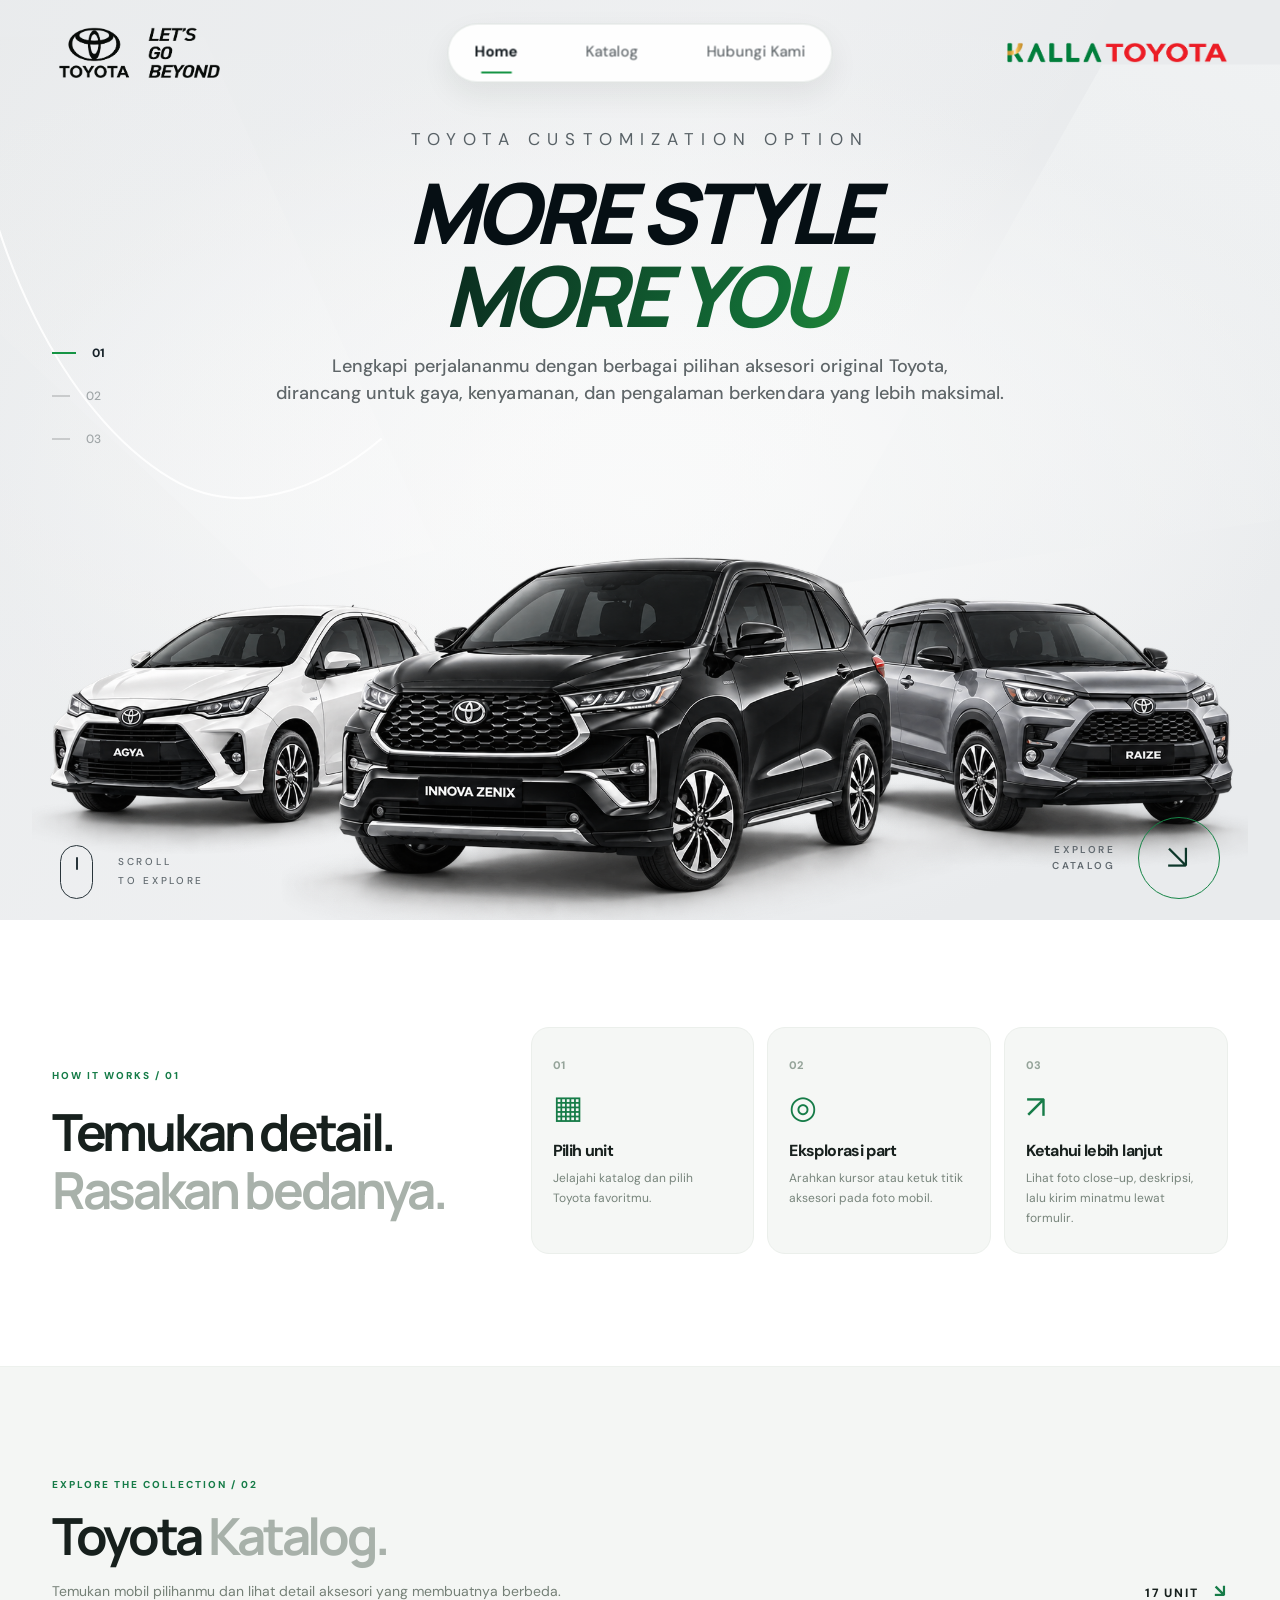
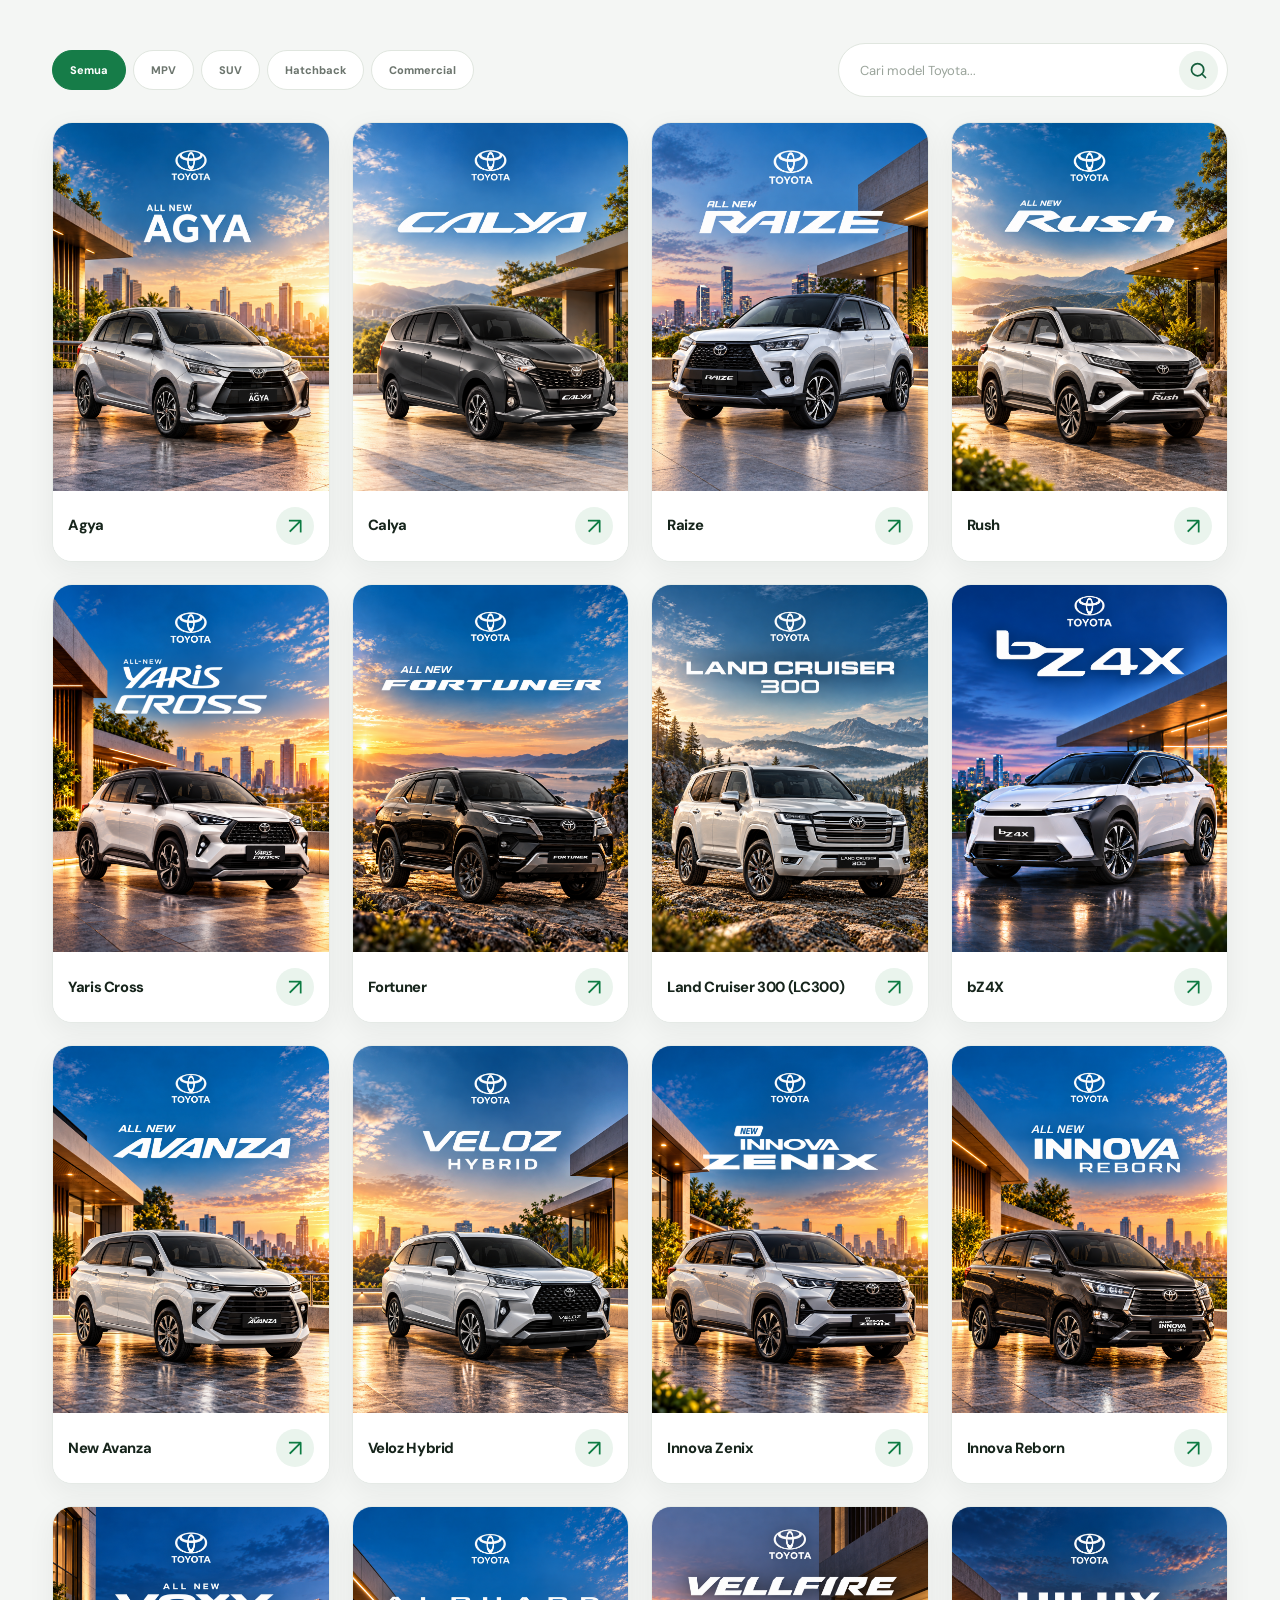
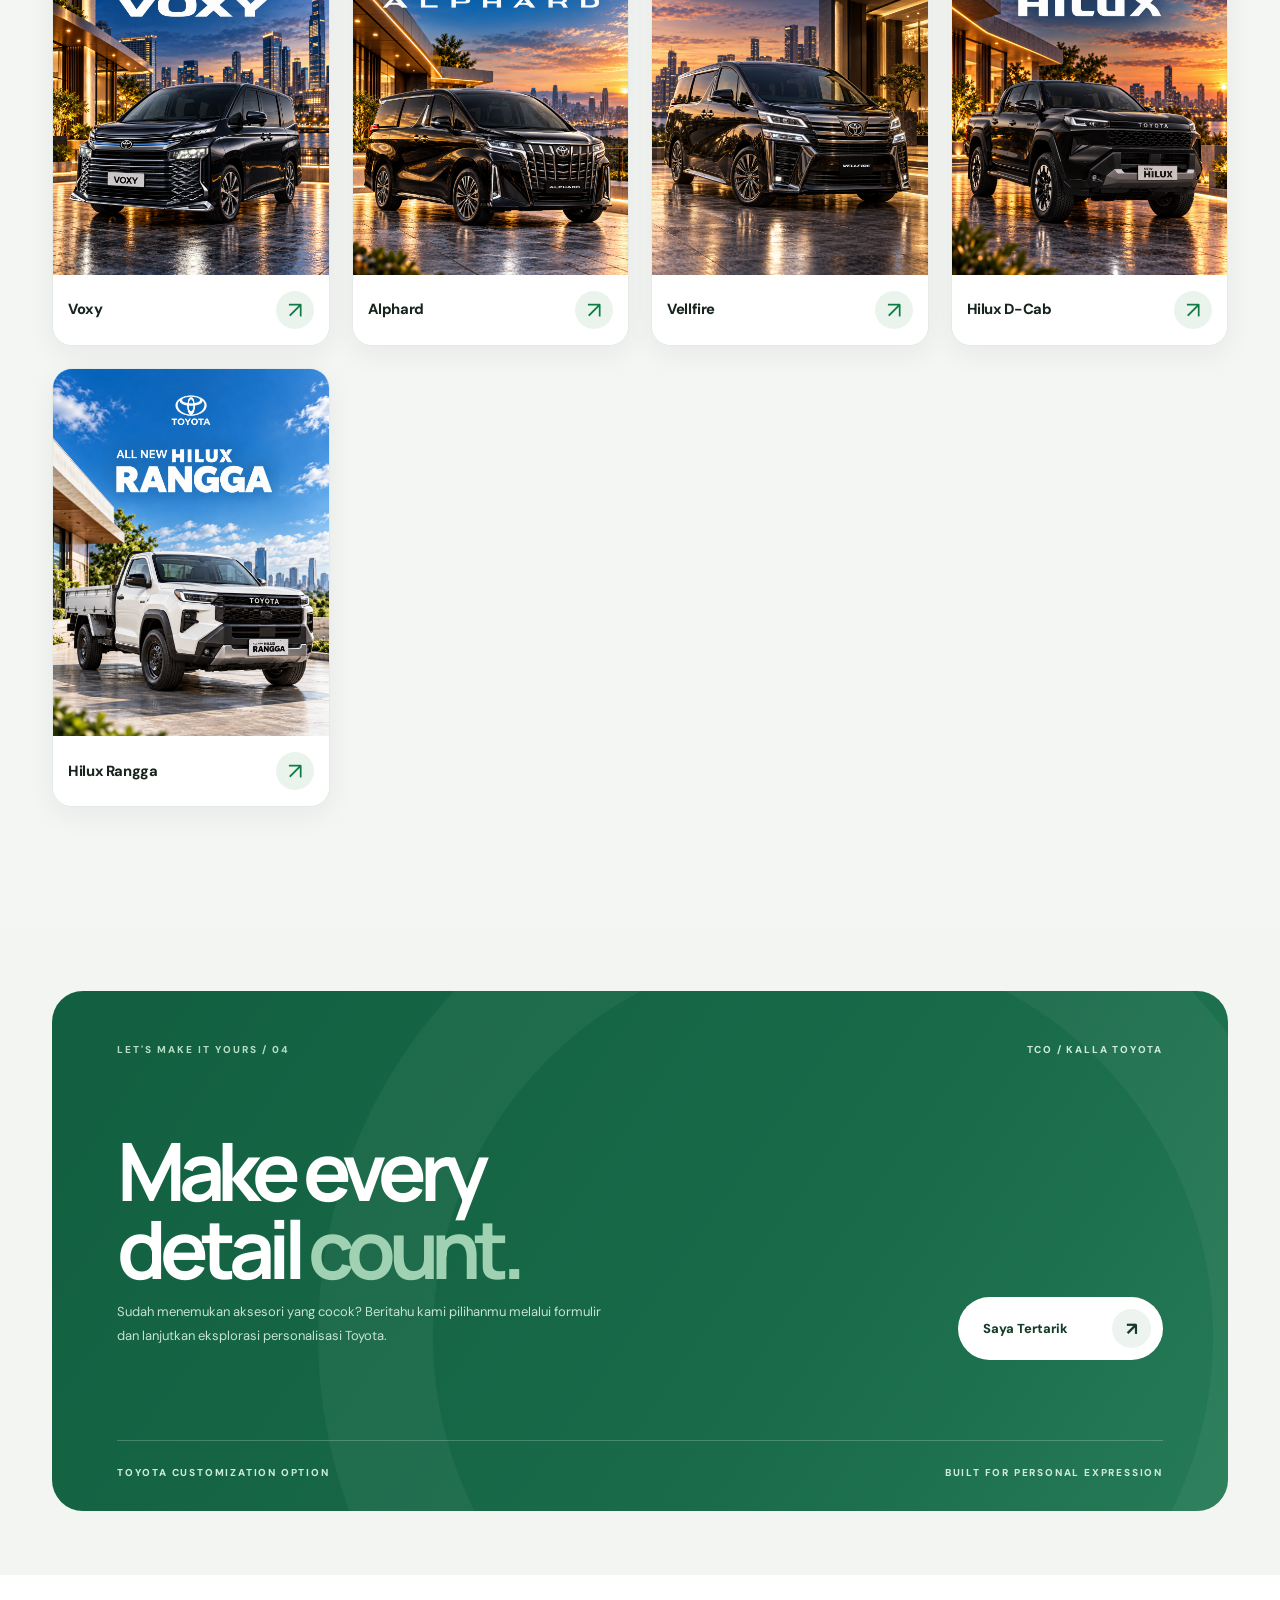
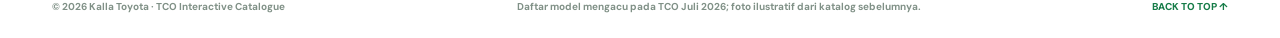
==== index.html @ f775ade8 "Initial commit TCO Kalla Toyota" ====
<!doctype html>
<html lang="id">
<head>
  <meta charset="UTF-8">
  <meta name="viewport" content="width=device-width, initial-scale=1.0">
  <meta name="theme-color" content="#f7f9f6">
  <meta name="description" content="Toyota Customization Option — katalog aksesori Toyota interaktif dari Kalla Toyota. Jelajahi model, lihat detail part dan temukan aksesori favorit Anda.">
  <title>Toyota Customization Option — Kalla Toyota</title>
  <link rel="preconnect" href="https://fonts.googleapis.com">
  <link rel="preconnect" href="https://fonts.gstatic.com" crossorigin>
  <link href="https://fonts.googleapis.com/css2?family=DM+Sans:wght@400;500;600;700;800&family=Manrope:wght@400;500;600;700;800&display=swap" rel="stylesheet">
  <link rel="stylesheet" href="style.css">
  <link rel="stylesheet" href="catalog-poster.css">
  <link rel="stylesheet" href="shared-navbar.css">
  
</head>
<body class="home-page">
  <div id="top"></div>
  <header class="site-header" id="site-header">
    <div class="wide-container topbar">
      <a href="#home" class="logo-toyota" aria-label="Toyota Let's Go Beyond, ke home"><img src="assets/toyota-beyond.png" alt="Toyota Let's Go Beyond"></a>
      <nav class="main-nav" id="main-nav" aria-label="Navigasi utama">
        <a href="#home" class="nav-link active" data-section="home">Home</a>
        <a href="#katalog" class="nav-link" data-section="katalog">Katalog</a>
        <a href="#contact" class="nav-link" data-section="contact">Hubungi Kami</a>
      </nav>
      <div class="header-right">
        <a class="logo-kalla" href="#contact" aria-label="Kalla Toyota, informasi kontak"><img src="assets/kalla-toyota.png" alt="Kalla Toyota"></a>
        <button id="menu-button" class="menu-button" aria-label="Buka menu" aria-expanded="false" aria-controls="mobile-nav"><span></span><span></span><span></span></button>
      </div>
    </div>
    <nav class="mobile-nav" id="mobile-nav" aria-label="Navigasi seluler" hidden>
      <a href="#home">Home</a><a href="#katalog">Katalog</a><a href="#contact">Hubungi Kami</a>
    </nav>
  </header>

  <main>
    <section id="home" class="hero-section section-anchor" aria-labelledby="hero-heading">
      <!-- Background grafis dibuat dengan SVG/CSS, bukan disatukan dengan foto mobil. -->
      <svg class="hero-lines" viewBox="0 0 1536 1024" preserveAspectRatio="none" aria-hidden="true">
        <path class="hero-line-white" d="M-36 103 C-19 271 75 460 204 532 C286 579 384 546 458 488" />
      </svg>
      <div class="hero-angle hero-angle-left" aria-hidden="true"></div>
      <div class="hero-angle hero-angle-right" aria-hidden="true"></div>
      <div class="wide-container hero-wrap">
        <div class="hero-copy">
          <p class="hero-kicker">TOYOTA CUSTOMIZATION OPTION</p>
          <h1 id="hero-heading"><span>MORE STYLE</span><span class="gradient-text">MORE YOU</span></h1>
          <p class="hero-description">Lengkapi perjalananmu dengan berbagai pilihan aksesori original Toyota,<br class="desktop-only"> dirancang untuk gaya, kenyamanan, dan pengalaman berkendara yang lebih maksimal.</p>
        </div>
        <nav class="hero-progress" aria-label="Navigasi cepat antar bagian">
          <button class="progress-item current" type="button" data-jump="home" aria-current="step" aria-label="01 · Kembali ke Home" title="Home"><span class="progress-line" aria-hidden="true"></span><span>01</span></button>
          <button class="progress-item" type="button" data-jump="katalog" aria-label="02 · Buka Katalog" title="Katalog"><span class="progress-line" aria-hidden="true"></span><span>02</span></button>
          <button class="progress-item" type="button" data-jump="contact" aria-label="03 · Buka Hubungi Kami" title="Hubungi Kami"><span class="progress-line" aria-hidden="true"></span><span>03</span></button>
        </nav>
        <!-- Layer mobil PNG/WebP transparan bisa dianimasikan tanpa menggerakkan background. -->
        <!-- Satu foto gabungan tiga mobil. Background CSS tetap terpisah. -->
        <div class="hero-visual hero-visual-v08">
          <img class="hero-trio-combined" src="assets/hero-trio-combined.png" width="1983" height="793" alt="Toyota Agya putih, Innova Zenix hitam, dan Raize abu-abu" fetchpriority="high" decoding="async">
        </div>
        <div class="hero-bottom">
          <a href="#katalog" class="scroll-indicator" aria-label="Scroll ke Katalog"><span class="mouse-outline"><span class="mouse-wheel"></span></span><span>SCROLL<br>TO EXPLORE</span></a>
          <a href="#katalog" class="explore-catalog" aria-label="Explore Catalog"><span>EXPLORE<br>CATALOG</span><span class="explore-arrow" aria-hidden="true">↘</span></a>
        </div>
      </div>
    </section>

    <section id="cara-kerja" class="how-section section-anchor">
      <div class="wide-container how-wrap">
        <div class="how-heading"><span class="small-index">HOW IT WORKS / 01</span><h2>Temukan detail.<br><span>Rasakan bedanya.</span></h2></div>
        <div class="how-cards">
          <div class="how-step"><span class="step-index">01</span><span class="step-icon">▦</span><h3>Pilih unit</h3><p>Jelajahi katalog dan pilih Toyota favoritmu.</p></div>
          <div class="how-step"><span class="step-index">02</span><span class="step-icon">◎</span><h3>Eksplorasi part</h3><p>Arahkan kursor atau ketuk titik aksesori pada foto mobil.</p></div>
          <div class="how-step"><span class="step-index">03</span><span class="step-icon">↗</span><h3>Ketahui lebih lanjut</h3><p>Lihat foto close-up, deskripsi, lalu kirim minatmu lewat formulir.</p></div>
        </div>
      </div>
    </section>

    <section id="katalog" class="catalog-section section-anchor" aria-labelledby="catalog-title">
      <div class="wide-container">
        <div class="section-intro">
          <div><span class="small-index">EXPLORE THE COLLECTION / 02</span><h2 id="catalog-title">Toyota <span>Katalog.</span></h2><p>Temukan mobil pilihanmu dan lihat detail aksesori yang membuatnya berbeda.</p></div>
          <div class="catalog-counter" id="catalog-counter">17 UNIT <span>↘</span></div>
        </div>
        <div class="catalog-tools">
          <div class="filter-list" id="category-filters" aria-label="Filter kategori kendaraan"></div>
          <div class="search-wrapper" id="search-wrapper"><div class="catalog-search" role="search"><input id="model-search" placeholder="Cari model Toyota..." type="search" autocomplete="off" aria-label="Cari model Toyota" role="combobox" aria-controls="search-suggestions" aria-expanded="false" aria-autocomplete="list"><button type="button" id="search-submit" class="search-submit" aria-label="Cari model Toyota" title="Cari model Toyota"><svg width="21" height="21" viewBox="0 0 24 24" fill="none" stroke="currentColor" stroke-width="2" stroke-linecap="round" stroke-linejoin="round" aria-hidden="true"><circle cx="11" cy="11" r="7"></circle><path d="m20 20-4-4"></path></svg></button></div><div class="search-suggestions" id="search-suggestions" role="listbox" hidden></div></div>
        </div>
        <div class="model-grid" id="model-grid" aria-live="polite"></div>
        <div class="no-results" id="no-results" hidden>Tidak ada unit yang sesuai. Coba kata kunci lain.</div>
      </div>
    </section>

    <section id="contact" class="contact-section section-anchor">
      <div class="wide-container contact-wrap">
        <div class="contact-top"><span class="small-index light">LET'S MAKE IT YOURS / 04</span><span class="contact-deco">TCO / KALLA TOYOTA</span></div>
        <div class="contact-main"><div><h2>Make every<br>detail <em>count.</em></h2><p>Sudah menemukan aksesori yang cocok? Beritahu kami pilihanmu melalui formulir dan lanjutkan eksplorasi personalisasi Toyota.</p></div><a class="contact-button" href="https://forms.gle/zAGeV5SVQxKqUwxP8" target="_blank" rel="noopener noreferrer">Saya Tertarik <span>↗</span></a></div>
        <div class="contact-bottom"><span>TOYOTA CUSTOMIZATION OPTION</span><span>BUILT FOR PERSONAL EXPRESSION</span></div>
      </div>
    </section>
  </main>

  <footer class="site-footer"><div class="wide-container footer-row"><span>© 2026 Kalla Toyota · TCO Interactive Catalogue</span><span>Daftar model mengacu pada TCO Juli 2026; foto ilustratif dari katalog sebelumnya.</span><a href="#home">BACK TO TOP ↑</a></div></footer>

  <div id="toast" class="toast" role="status" aria-live="polite" hidden></div>
  <script src="data.js"></script>
  <script src="app.js"></script>
</body>
</html>
---- style.css ----
:root{--ink:#17201d;--muted:#757e78;--green:#176c4b;--green2:#0f543a;--mint:#dbece0;--mist:#f3f5f3;--line:#dce2dc;--light:#fff;--radius:25px;--display:'Manrope','DM Sans',sans-serif;--body:'DM Sans',sans-serif}*{box-sizing:border-box}html{scroll-behavior:smooth;scroll-padding-top:94px}body{margin:0;background:#fff;color:var(--ink);font-family:var(--body);-webkit-font-smoothing:antialiased}a{text-decoration:none;color:inherit}button,input{font:inherit}button{cursor:pointer}button:focus-visible,a:focus-visible,input:focus-visible{outline:3px solid #77bc98;outline-offset:3px}img{max-width:100%;display:block}p{line-height:1.75}.wide-container{width:min(1430px,calc(100% - 104px));margin:0 auto}.section-anchor{scroll-margin-top:90px}[hidden]{display:none!important}.site-header{height:88px;position:sticky;top:0;z-index:80;background:rgba(255,255,255,.95);border-bottom:1px solid #e8ece8;backdrop-filter:blur(18px)}.topbar{height:100%;display:flex;align-items:center;justify-content:space-between;gap:24px}.logo-toyota{display:flex;align-items:center;width:158px;flex:0 0 auto}.logo-toyota img{width:100%;height:auto;max-height:67px;object-fit:contain}.logo-kalla{width:166px;display:flex;align-items:center;justify-content:end}.logo-kalla img{width:100%;object-fit:contain}.main-nav{display:flex;gap:6px;align-items:center;background:#f2f4f1;border:1px solid #e8ece8;padding:7px;border-radius:100px;box-shadow:0 8px 25px #13281705}.main-nav a{font-size:13px;font-weight:700;color:#7b817d;letter-spacing:.01em;border-radius:30px;padding:11px 26px;transition:background .2s,color .2s}.main-nav a:hover,.main-nav a.active{color:#fff;background:var(--ink)}.header-right{display:flex;align-items:center;gap:20px}.mobile-nav{display:none}.menu-button{display:none}
.hero-section{background:linear-gradient(132deg,#fbfcfa 4%,#f0f4ef 57%,#e8eeea 100%);overflow:hidden;position:relative;min-height:760px}.hero-bg-orb{position:absolute;pointer-events:none}.orb-a{width:700px;height:700px;border-radius:50%;right:-20%;top:-55%;background:radial-gradient(circle,#e5efe7 0,transparent 66%)}.orb-b{width:780px;height:500px;bottom:-300px;left:-280px;background:radial-gradient(circle,#dcece0 0,transparent 68%)}.hero-wrap{position:relative;min-height:760px;padding-top:37px}.hero-topline{display:flex;align-items:center;gap:12px;letter-spacing:.16em;font-weight:800;font-size:10px;color:#69786f}.eyebrow-dot,.live-dot,.dot-indicator{width:8px;height:8px;display:inline-block;border-radius:100px;background:#2e9361}.hero-topline-line{width:24px;height:1px;background:#a7b5aa}.hero-copy{position:relative;z-index:3;text-align:center;padding-top:60px}.pill-outline{border:1px solid #d9e4da;border-radius:40px;padding:10px 15px;display:inline-flex;align-items:center;gap:9px;font-size:10px;letter-spacing:.11em;font-weight:800;color:#4b6a57;background:#f9fdf9}.hero-copy h1{margin:21px 0 18px;font-family:var(--display);font-weight:800;letter-spacing:-.09em;line-height:1.03;font-size:clamp(52px,6.3vw,93px)}.hero-copy h1 em{font-style:normal;color:var(--green)}.hero-copy p{font-size:15px;color:#65756a;max-width:555px;margin:0 auto;line-height:1.8}.hero-actions{display:flex;align-items:center;justify-content:center;gap:30px;margin-top:26px}.primary-btn{border:0;display:inline-flex;align-items:center;gap:20px;background:var(--green);color:white;padding:7px 8px 7px 21px;border-radius:100px;font-weight:800;font-size:13px;min-height:50px;transition:transform .2s,background .2s}.primary-btn:hover{background:var(--green2);transform:translateY(-2px)}.arrow-circle{display:inline-flex;align-items:center;justify-content:center;width:37px;height:37px;border-radius:50%;background:#fff;color:var(--green);font-size:18px}.text-btn{font-size:13px;font-weight:800;color:#39473f;border-bottom:1px solid #a6b7aa;padding:8px 0}.text-btn span{margin-left:11px}.hero-cars{width:min(1180px,100%);height:auto;object-fit:contain;position:relative;z-index:1;margin:-5px auto -28px;mix-blend-mode:multiply;mask-image:linear-gradient(to bottom,#000 0%,#000 82%,transparent 100%)}.hero-side-note{position:absolute;z-index:2;top:42%;left:0;display:flex;flex-direction:column;gap:18px;font-size:11px;color:#6c7b70;letter-spacing:.08em}.hero-side-note strong{line-height:1.75;font-size:10px}.note-line{height:67px;width:1px;background:#afc5b4;margin-left:11px}.hero-foot{height:90px;position:relative;z-index:2;display:flex;align-items:center;gap:34px;border-top:1px solid #d8e1d8;margin-top:-10px}.hero-foot-item{display:flex;align-items:center;gap:14px}.hero-foot-item strong{font-size:25px;letter-spacing:-.06em}.hero-foot-item span,.hero-foot-right{font-weight:800;font-size:10px;letter-spacing:.15em;color:#64746a}.foot-divider{width:1px;height:32px;background:#ccd7cc}.hero-foot-right{margin-left:auto}.hero-foot-right span{font-size:18px;margin-left:15px}
.how-section{padding:107px 0 112px;background:#fff}.how-wrap{display:grid;grid-template-columns:.8fr 1.4fr;align-items:center;gap:80px}.small-index{font-size:10px;letter-spacing:.2em;color:var(--green);font-weight:800;display:inline-block}.how-heading h2,.section-intro h2{font-family:var(--display);font-size:clamp(37px,4vw,60px);line-height:1.12;letter-spacing:-.065em;margin:19px 0 0}.how-heading h2 span,.section-intro h2 span{color:#a8b1aa}.how-cards{display:grid;grid-template-columns:repeat(3,1fr);gap:13px}.how-step{background:#f5f7f5;padding:25px 21px;min-height:223px;border-radius:18px;border:1px solid #ebefeb}.step-index{font-size:11px;font-weight:800;color:#95a49a}.step-icon{font-size:32px;display:block;color:var(--green);margin:12px 0}.how-step h3{font-size:16px;letter-spacing:-.04em;margin:0 0 8px}.how-step p{font-size:12px;margin:0;color:#77847b;line-height:1.65}
.catalog-section{padding:105px 0 120px;background:#f4f6f4;border-top:1px solid #edf1ed}.section-intro{display:flex;align-items:end;justify-content:space-between;gap:24px}.section-intro h2{margin:14px 0}.section-intro p{max-width:600px;color:#758077;font-size:14px;margin:0}.catalog-counter{font-weight:800;letter-spacing:.15em;font-size:12px;white-space:nowrap}.catalog-counter span{font-size:18px;color:var(--green);margin-left:11px}.catalog-tools{margin:40px 0 25px;display:flex;align-items:center;justify-content:space-between;gap:24px}.filter-list{display:flex;align-items:center;gap:7px;flex-wrap:wrap}.filter-btn{border:1px solid #e0e6df;background:#fff;color:#6c756e;padding:12px 17px;border-radius:40px;font-size:11px;font-weight:800;transition:all .15s}.filter-btn.active,.filter-btn:hover{color:#fff;background:var(--green);border-color:var(--green)}.catalog-search{width:280px;background:#fff;border:1px solid #e0e6df;border-radius:40px;display:flex;align-items:center;gap:10px;padding:0 15px;color:#8a958c;flex:0 0 auto}.catalog-search input{width:100%;height:43px;border:none;outline:none;background:transparent;font-size:12px;color:#18251d}.catalog-search input::placeholder{color:#9aa49b}.model-grid{display:grid;grid-template-columns:repeat(3,1fr);gap:19px}.model-card{min-width:0;display:flex;flex-direction:column;text-align:left;appearance:none;border:1px solid #e4eae4;background:#fff;border-radius:22px;overflow:hidden;padding:0;transition:transform .25s,box-shadow .25s,border-color .2s;position:relative}.model-card:hover{transform:translateY(-6px);box-shadow:0 22px 50px rgba(26,54,37,.09);border-color:#b1c8b8}.model-image{height:215px;background:#e9efea;display:flex;justify-content:center;align-items:center;overflow:hidden;position:relative}.model-image:after{content:'';position:absolute;left:0;bottom:0;width:100%;height:48px;background:linear-gradient(transparent,#e8efe9);pointer-events:none}.model-image img{width:100%;height:100%;object-fit:cover;transition:transform .3s}.model-card:hover .model-image img{transform:scale(1.035)}.model-image[data-white="false"] img{filter:grayscale(1) contrast(.96)}.model-image[data-white="true"] img{object-fit:contain;padding:10px 0}.model-badge{position:absolute;top:14px;left:15px;z-index:2;font-size:9px;padding:7px 10px;border-radius:30px;color:#466c55;background:rgba(255,255,255,.88);font-weight:800;letter-spacing:.09em}.model-info{display:flex;justify-content:space-between;align-items:center;gap:8px;padding:18px 18px 20px}.model-info h3{font-size:18px;font-weight:800;letter-spacing:-.055em;margin:1px 0 0}.model-info p{font-size:10px;letter-spacing:.12em;color:#8c9a90;font-weight:800;margin:0}.model-info .model-arrow{width:38px;height:38px;border-radius:50%;background:#edf4ee;display:flex;align-items:center;justify-content:center;color:var(--green);font-size:22px;transition:all .2s}.model-card:hover .model-arrow{background:var(--green);color:#fff}.no-results{padding:55px;text-align:center;color:#69756c}
.detail-section{padding:95px 0 114px;background:white}.detail-backline{display:flex;justify-content:space-between;align-items:center}.small-back{font-size:12px;color:var(--green);font-weight:800;border:none;background:#eef5ef;padding:12px 16px;border-radius:30px}.detail-head{display:flex;align-items:end;justify-content:space-between;margin:14px 0 34px}.label-above{font-size:12px;color:#9aa99e;letter-spacing:.17em;font-weight:800}.detail-head h2{font-family:var(--display);font-size:clamp(36px,4.3vw,63px);letter-spacing:-.075em;line-height:1.1;margin:7px 0}.detail-head p{font-size:13px;color:#7e8980;margin:0}.detail-model-counter{font-size:20px;color:#a5b5a9;font-weight:800;white-space:nowrap}.detail-layout{display:grid;grid-template-columns:minmax(0,1.55fr) minmax(285px,.78fr);gap:28px;align-items:start}.viewer-column,.parts-column{min-width:0}.vehicle-stage{border-radius:25px;overflow:hidden;background:radial-gradient(ellipse at 52% 28%,#fff 5%,#e8eeea 73%,#e4ebe5 100%);border:1px solid #e1e9e1;position:relative}.stage-top,.stage-footer{display:flex;align-items:center;gap:9px;justify-content:space-between;padding:19px 22px;color:#688071;font-size:9px;font-weight:800;letter-spacing:.12em}.stage-top{justify-content:flex-start}.stage-top-right{margin-left:auto}.dot-indicator{width:7px;height:7px}.car-image-container{position:relative;width:100%;aspect-ratio:4/3;display:flex;align-items:center;justify-content:center}.car-image-container:before{content:'';position:absolute;left:12%;right:12%;bottom:12%;height:25px;background:#5c796141;filter:blur(25px);border-radius:100%;pointer-events:none}.car-image-container>img{display:block;width:100%;height:100%;object-fit:contain;position:relative;z-index:1;transition:opacity .2s}.hotspot-layer{position:absolute;inset:0;z-index:4;pointer-events:none}.hotspot{position:absolute;left:var(--x);top:var(--y);width:35px;height:35px;border-radius:50%;background:#fff;color:var(--green);border:1px solid #e0eee4;box-shadow:0 2px 18px #17351b55;display:grid;place-items:center;font-size:19px;font-weight:600;transform:translate(-50%,-50%);pointer-events:auto;transition:transform .15s,background .15s}.hotspot:after{content:'';position:absolute;inset:-6px;border-radius:50%;border:1px solid #ffffffa8;animation:pulse 2.4s infinite}.hotspot:hover,.hotspot:focus-visible{background:var(--green);color:#fff;transform:translate(-50%,-50%) scale(1.12);z-index:9}.hotspot .hotspot-tooltip{position:absolute;bottom:43px;left:50%;transform:translate(-50%,5px);padding:11px 13px;border-radius:9px;background:#14281c;color:white;white-space:normal;min-width:155px;max-width:215px;text-align:center;font-size:10px;line-height:1.5;pointer-events:none;opacity:0;visibility:hidden;transition:all .15s;box-shadow:0 6px 20px #0002}.hotspot:hover .hotspot-tooltip,.hotspot:focus-visible .hotspot-tooltip{opacity:1;visibility:visible;transform:translate(-50%,0)}@keyframes pulse{0%,100%{transform:scale(.88);opacity:.7}50%{transform:scale(1.3);opacity:.15}}.stage-footer{padding:16px 22px 20px}.stage-footer>span:first-child{letter-spacing:0;font-size:11px}.viewer-controls{display:flex;align-items:center;justify-content:space-between;gap:25px;border-bottom:1px solid #e2ebe3;padding:23px 6px}.control-label{display:block;font-size:10px;font-weight:800;letter-spacing:.13em;color:#85968b;margin-bottom:11px}.angles-buttons,.color-swatches{display:flex;align-items:center;gap:9px}.angle-btn{border:1px solid #dae5db;background:#fff;border-radius:30px;padding:10px 16px;font-size:11px;color:#748278;font-weight:800}.angle-btn.active,.angle-btn:hover{background:var(--ink);color:#fff;border-color:var(--ink)}.swatch{width:29px;height:29px;background:var(--swatch);border:3px solid white;box-shadow:0 0 0 1px #c5cdc7;border-radius:50%;transition:box-shadow .2s,transform .2s}.swatch.active{box-shadow:0 0 0 2px var(--green);transform:scale(1.05)}.viewer-disclaimer{margin:17px 7px;color:#8b9890;font-size:11px;line-height:1.7}.parts-column{background:#f5f7f5;border:1px solid #e8eee8;border-radius:24px;padding:29px 25px}.parts-header h3{font-family:var(--display);font-size:30px;letter-spacing:-.065em;margin:12px 0 8px}.parts-header h3 i{color:var(--green);font-style:normal}.parts-header p{font-size:12px;color:#8b978e;line-height:1.65;margin:0 0 18px}.part-list{max-height:480px;overflow:auto;padding-right:4px;scrollbar-width:thin}.part-item{width:100%;display:flex;align-items:center;gap:14px;border:0;border-top:1px solid #e2e9e3;background:none;padding:14px 0;text-align:left;transition:padding .2s}.part-item:hover{padding-left:5px}.part-thumb{width:62px;height:60px;flex:0 0 62px;background:#e6ece6;border-radius:9px;overflow:hidden}.part-thumb img{width:100%;height:100%;object-fit:cover}.part-meta{flex:1;min-width:0}.part-meta small{display:block;color:#92a094;font-size:10px;letter-spacing:.06em;margin-bottom:3px}.part-meta strong{font-size:12px;line-height:1.45;display:block}.part-item>span:last-child{font-size:20px;color:var(--green)}.aside-cta{display:flex;align-items:center;justify-content:space-between;padding:17px 15px;background:#dfebe2;border-radius:13px;margin-top:14px;transition:background .2s}.aside-cta:hover{background:#c5dfcd}.aside-cta strong,.aside-cta small{display:block}.aside-cta strong{font-size:12px;margin-bottom:3px}.aside-cta small{font-size:11px;color:#61806b}.aside-icon{width:36px;height:36px;border-radius:50%;display:grid;place-items:center;background:var(--green);color:white;font-size:19px}
.contact-section{padding:64px 0;background:#f3f5f3}.contact-wrap{border-radius:31px;min-height:520px;background:linear-gradient(125deg,#126041 5%,#196b4a 65%,#267b57 100%);padding:52px 65px 31px;color:#fff;position:relative;overflow:hidden}.contact-wrap:before{content:'';position:absolute;right:-100px;bottom:-330px;width:780px;height:780px;border-radius:50%;border:115px solid #ffffff0b;pointer-events:none}.contact-top,.contact-bottom{display:flex;justify-content:space-between;align-items:center;position:relative;z-index:1}.small-index.light{color:#b7dec4}.contact-deco,.contact-bottom{font-size:10px;font-weight:800;letter-spacing:.18em;color:#cdebd6}.contact-main{display:flex;justify-content:space-between;align-items:end;position:relative;z-index:1;margin:75px 0 80px;gap:30px}.contact-main h2{font-family:var(--display);font-size:clamp(56px,6.3vw,99px);letter-spacing:-.09em;line-height:.97;margin:0}.contact-main h2 em{font-style:normal;color:#9fd1b2}.contact-main p{max-width:500px;color:#c6e3d0;font-size:13px;line-height:1.8}.contact-button{display:flex;align-items:center;justify-content:space-between;gap:44px;background:white;color:#133c27;border-radius:50px;font-size:13px;padding:12px 12px 12px 25px;font-weight:800;white-space:nowrap;transition:transform .2s}.contact-button:hover{transform:translateY(-4px)}.contact-button span{width:39px;height:39px;display:grid;place-items:center;border-radius:50%;background:#edf4ef;font-size:18px}.contact-bottom{border-top:1px solid #ffffff35;padding-top:25px}.site-footer{background:#fff;padding:25px 0}.footer-row{display:flex;justify-content:space-between;align-items:center;gap:20px;color:#809187;font-size:10px;font-weight:700}.footer-row a{color:var(--green);font-weight:800;white-space:nowrap}
.modal-overlay{position:fixed;inset:0;background:#0c1611bb;z-index:150;display:flex;align-items:center;justify-content:center;padding:25px;backdrop-filter:blur(7px)}.part-dialog{background:white;width:min(900px,100%);display:grid;grid-template-columns:.95fr 1fr;border-radius:24px;position:relative;overflow:hidden;box-shadow:0 35px 110px #0005;max-height:calc(100vh - 50px)}.modal-close{position:absolute;right:18px;top:18px;border:0;background:#edf2ed;color:#283c2c;border-radius:50%;width:38px;height:38px;font-size:25px;z-index:2}.modal-image-wrap{min-height:410px;background:#e7ece8;display:flex;flex-direction:column;justify-content:space-between}.modal-image-wrap img{width:100%;height:100%;max-height:420px;object-fit:contain;flex:1;padding:20px}.modal-image-caption{display:flex;justify-content:space-between;color:#6d7b70;font-size:10px;letter-spacing:.12em;padding:18px 23px;font-weight:800}.modal-image-caption span{font-size:18px}.modal-body{padding:64px 36px 38px;overflow:auto}.modal-part-label{display:block;font-size:11px;color:#8c9b90;margin-top:27px}.modal-body h2{font-family:var(--display);font-size:34px;letter-spacing:-.065em;line-height:1.15;margin:10px 0 19px}.modal-body>p{font-size:13px;color:#6b7a70;line-height:1.85}.modal-note{border-left:3px solid var(--green);padding:8px 15px;background:#f0f5f1}.modal-bottom{display:flex;flex-wrap:wrap;align-items:center;gap:11px;margin-top:30px}.secondary-btn{border:1px solid #cbd9cd;background:#fff;border-radius:50px;padding:16px 18px;font-size:12px;font-weight:800;color:#4c6654}.toast{position:fixed;bottom:22px;left:50%;transform:translateX(-50%);background:var(--ink);color:#fff;border-radius:40px;padding:13px 22px;z-index:200;font-size:12px;box-shadow:0 10px 25px #0003}
@media(max-width:1100px){.wide-container{width:min(100% - 56px,1430px)}.hero-wrap{min-height:auto}.hero-section{min-height:auto}.hero-copy h1{font-size:clamp(52px,7vw,80px)}.hero-cars{margin:20px auto -15px}.how-wrap{gap:25px;grid-template-columns:.65fr 1.35fr}.detail-layout{grid-template-columns:minmax(0,1.28fr) minmax(265px,.72fr);gap:18px}.parts-column{padding:24px 20px}.part-thumb{width:54px;height:54px;flex-basis:54px}}
@media(max-width:800px){.site-header{height:76px}.wide-container{width:calc(100% - 40px)}.main-nav{display:none}.menu-button{display:flex;flex-direction:column;justify-content:center;gap:5px;border:0;background:#edf4ee;border-radius:10px;width:43px;height:42px;align-items:center}.menu-button span{width:17px;height:2px;background:#18432c;display:block;border-radius:2px}.mobile-nav:not([hidden]){display:flex;flex-direction:column;background:#fff;border-top:1px solid #e5ebe5;box-shadow:0 17px 24px #15281c10}.mobile-nav a{padding:16px 30px;font-size:13px;font-weight:800;border-bottom:1px solid #edf2ed}.logo-toyota{width:122px}.logo-kalla{width:130px}.hero-wrap{padding-top:27px}.hero-topline{font-size:8px;gap:8px}.hero-copy{padding-top:42px}.hero-copy h1{font-size:clamp(48px,9vw,69px)}.hero-side-note{display:none}.hero-cars{width:116%;max-width:none;margin:30px 0 0 -8%}.hero-foot{margin-top:0}.how-wrap{display:block}.how-cards{margin-top:32px}.model-grid{grid-template-columns:repeat(2,minmax(0,1fr))}.catalog-tools{flex-direction:column;align-items:stretch}.catalog-search{width:100%}.detail-layout{grid-template-columns:1fr}.parts-column{display:block}.contact-main{align-items:start;flex-direction:column;margin:50px 0}.contact-wrap{min-height:0;padding:39px}.contact-main h2{font-size:clamp(57px,9vw,88px)}.footer-row{flex-wrap:wrap}.part-dialog{grid-template-columns:1fr;width:min(530px,100%);overflow:auto}.modal-image-wrap{min-height:240px}.modal-image-wrap img{max-height:260px}.modal-body{padding:25px 28px 28px}.modal-part-label{margin-top:16px}}
@media(max-width:520px){.wide-container{width:calc(100% - 34px)}.site-header{height:68px}.logo-toyota{width:105px}.logo-kalla{width:114px}.header-right{gap:10px}.menu-button{width:39px;height:39px}.hero-topline{font-size:7px;flex-wrap:wrap;justify-content:center}.hero-topline-line{display:none}.hero-copy{padding-top:48px}.hero-copy h1{font-size:46px;line-height:1.05;letter-spacing:-.08em}.hero-copy p{font-size:13px}.pill-outline{font-size:8px}.hero-actions{gap:18px}.primary-btn{font-size:12px}.text-btn{font-size:12px}.hero-cars{width:152%;margin:25px 0 -5px -26%}.hero-foot{height:70px;gap:14px}.hero-foot-item{gap:5px}.hero-foot-item strong{font-size:20px}.hero-foot-item span{font-size:8px}.hero-foot-right{display:none}.how-section,.catalog-section,.detail-section{padding:64px 0}.how-heading h2,.section-intro h2{font-size:37px}.how-cards{grid-template-columns:1fr;gap:10px}.how-step{min-height:0;padding:18px 20px;display:grid;grid-template-columns:24px 37px 1fr;align-items:center;column-gap:10px}.how-step .step-icon{margin:0}.how-step h3{grid-column:3;grid-row:1}.how-step p{grid-column:3;grid-row:2}.section-intro{align-items:start;flex-direction:column}.catalog-counter{display:none}.catalog-tools{margin:28px 0 20px;gap:16px}.filter-list{gap:6px}.filter-btn{font-size:10px;padding:10px 12px}.model-grid{gap:11px}.model-image{height:142px}.model-info{padding:12px}.model-info h3{font-size:13px}.model-info .model-arrow{width:29px;height:29px;font-size:16px}.model-info p{font-size:8px}.model-badge{font-size:8px;top:9px;left:9px;padding:5px 8px}.detail-head{align-items:start;gap:15px}.detail-head h2{font-size:37px}.detail-model-counter{font-size:13px}.detail-backline{align-items:start}.small-back{font-size:10px;padding:9px 12px}.vehicle-stage{border-radius:17px}.stage-top{padding:14px 14px;font-size:7px}.stage-top-right{display:none}.stage-footer{padding:13px;font-size:8px}.stage-footer>span:first-child{font-size:9px}.hotspot{width:30px;height:30px;font-size:16px}.viewer-controls{flex-direction:column;align-items:start;gap:20px}.contact-section{padding:27px 0}.contact-wrap{padding:28px 23px 25px;border-radius:24px}.contact-main h2{font-size:54px}.contact-main p{font-size:12px}.contact-deco{display:none}.contact-bottom span:last-child{display:none}.footer-row{font-size:9px;line-height:1.7}.modal-overlay{padding:12px}.part-dialog{max-height:94vh}.modal-body h2{font-size:28px}}
@media(prefers-reduced-motion:reduce){html{scroll-behavior:auto}*,*:after,*:before{animation-duration:.01ms!important;transition-duration:.01ms!important}}


/* ================================================================
   REVISION 02 — Navbar melayang, solid sejak Katalog;
                 hero mobil sebagai layer transparan independen.
   ================================================================ */
.site-header {
  position: fixed;
  top: 0;
  left: 0;
  right: 0;
  background: transparent;
  border-bottom: 1px solid transparent;
  box-shadow: none;
  backdrop-filter: none;
  -webkit-backdrop-filter: none;
  transition: background .32s ease, border-color .32s ease, box-shadow .32s ease, backdrop-filter .32s ease;
}
.site-header .main-nav {
  background: transparent;
  border-color: transparent;
  box-shadow: none;
  transition: background .32s ease, border-color .32s ease, box-shadow .32s ease;
}
.site-header .main-nav a:not(.active) {color:#3e5145}
.site-header .main-nav a:hover:not(.active) {background:rgba(255,255,255,.48);color:var(--ink)}
.site-header .main-nav a.active {background:#17201d;color:#fff}
.site-header.is-solid {
  background: rgba(255,255,255,.94);
  border-bottom-color:#e4ebe4;
  backdrop-filter: blur(18px);
  -webkit-backdrop-filter:blur(18px);
  box-shadow: 0 8px 32px rgba(13,43,24,.045);
}
.site-header.is-solid .main-nav {
  background:#fff;
  border-color:#e2e9e2;
  box-shadow:0 7px 22px rgba(20,45,29,.065);
}
/* Header tetap terpisah dari Home, jadi hero mengisi sisi atas viewport. */
.hero-section {
  min-height: 860px;
  background:linear-gradient(135deg,#fcfdfb 0%,#f1f5f1 50%,#e5ede6 100%);
}
.hero-wrap {min-height:860px;padding-top:125px}
.hero-copy {padding-top:54px}
.hero-copy h1 {margin-top:0}
/* Seluruh background berada di CSS, bukan di berkas foto mobil. */
.hero-visual {
  width:min(1250px,100%);
  margin:-7px auto -23px;
  position:relative;
  z-index:1;
  isolation:isolate;
  pointer-events:none;
}
.hero-visual-backdrop {
  position:absolute;
  z-index:-2;
  width:86%; height:76%; left:7%; top:17%;
  border-radius:50%;
  background:radial-gradient(ellipse at center,rgba(218,232,220,.76) 0%,rgba(223,237,225,.3) 50%,transparent 72%);
}
.hero-ground-glow {
  position:absolute;
  z-index:-1;
  width:71%; height:9%; left:14.5%; bottom:17%;
  border-radius:50%;filter:blur(22px);
  background:rgba(62,86,65,.10);
}
.hero-visual-reveal {
  opacity:0;
  animation:hero-reveal .95s cubic-bezier(.19,.95,.28,1) .14s both;
}
.hero-cars {
  display:block;
  width:100%; height:auto;
  margin:0;
  mix-blend-mode:normal;
  mask-image:none;
  -webkit-mask-image:none;
  transform-origin:center bottom;
  animation:hero-float 7s ease-in-out 1.1s infinite;
  will-change:transform;
}
@keyframes hero-reveal {
  0% {opacity:0;transform:translateY(45px) scale(.985)}
  100% {opacity:1;transform:translateY(0) scale(1)}
}
@keyframes hero-float {
  0%,100% {transform:translateY(0)}
  50% {transform:translateY(-9px)}
}
.hero-foot{margin-top:-13px}
@media(max-width:900px){
  .hero-section,.hero-wrap{min-height:0}
  .hero-wrap{padding-top:118px}
  .hero-visual{margin:20px auto -15px}
}
@media(max-width:640px){
  .hero-wrap{padding-top:108px}
  .hero-copy{padding-top:34px}
  .hero-visual{width:calc(100% + 18px);margin-left:-9px;margin-right:-9px;margin-top:28px}
  .hero-ground-glow{filter:blur(12px)}
  .site-header .main-nav{background:transparent;border-color:transparent;box-shadow:none}
}
@media(prefers-reduced-motion:reduce){
  .hero-visual-reveal,.hero-cars{animation:none!important;opacity:1!important;transform:none!important;will-change:auto}
}

/* Remove doubled anchor offsets (scroll-padding and scroll-margin) so the
   solid header activates exactly when the Katalog section is reached. */
html {scroll-padding-top:0}
.section-anchor {scroll-margin-top:90px}
@media(max-width:800px){.section-anchor{scroll-margin-top:82px}}
@media(max-width:520px){.section-anchor{scroll-margin-top:74px}}

/* ===============================================================
   REVISION 03 — exact user-approved 'MORE STYLE / MORE YOU' hero.
   Mobil berdiri pada layer transparan; grafis dan teks terpisah.
   =============================================================== */
:root {--green:#167c48}
.site-header {height:106px}
.site-header .topbar {position:relative}
.site-header .logo-toyota {width:175px}
.site-header .logo-kalla {width:222px}
.site-header .main-nav {gap:51px;padding:0;border:none;background:none;box-shadow:none}
.site-header .main-nav a {position:relative;padding:10px 0 12px;border-radius:0;background:transparent!important;color:#666c70!important;font-size:16px;font-weight:500;letter-spacing:0;box-shadow:none}
.site-header .main-nav a.active {color:#192025!important;font-weight:700}
.site-header .main-nav a::after {content:"";position:absolute;bottom:1px;left:50%;width:0;height:2px;transform:translateX(-50%);background:#159444;transition:width .23s ease}
.site-header .main-nav a.active::after {width:31px}
.site-header .main-nav a:hover {color:#111b16!important}
.site-header .main-nav a:hover::after {width:31px}
.site-header.is-solid {background:rgba(255,255,255,.92);border-bottom:1px solid #e7ebea;box-shadow:0 9px 35px #17251b12;backdrop-filter:blur(15px)}
.site-header.is-solid .main-nav {padding:6px 30px;background:#fff!important;border:1px solid #e9ecea!important;border-radius:100px;box-shadow:0 8px 24px #14221911}
.site-header.is-solid .main-nav a {padding:10px 0 12px}
.hero-section {height:100svh;min-height:800px;overflow:hidden;isolation:isolate;background:radial-gradient(ellipse 50% 50% at 50% 55%,#fafafa 0%,#e9ebed 100%)}
.hero-section::before {content:"";position:absolute;inset:0;pointer-events:none;background:linear-gradient(119deg,#eaeced66 0%,#fafafa50 43%,#f2f3f400 64%),radial-gradient(ellipse 85% 54% at 51% 47%,#f9fafac0,#f1f3f321 65%,transparent 90%)}
.hero-angle {position:absolute;z-index:-1;pointer-events:none}
.hero-angle-left {left:-9%;top:4%;width:43%;height:60%;background:linear-gradient(130deg,#e2e4e570,#fbfbfcbb);clip-path:polygon(0 0,58% 0,100% 93%,70% 100%,0 34%);opacity:.65}
.hero-angle-right {right:-5%;top:7%;width:42%;height:57%;background:linear-gradient(20deg,#e8eaec75,#f7f9f9a8);clip-path:polygon(55% 0,100% 0,100% 85%,0 100%);opacity:.72}
.hero-lines {position:absolute;inset:0;width:100%;height:100%;pointer-events:none;z-index:0}
.hero-lines path {fill:none;stroke-width:2;vector-effect:non-scaling-stroke}
.hero-lines .hero-line-white {stroke:#fff;opacity:.92}
.hero-lines .hero-line-green {stroke:#4fc437;stroke-width:2.5}
.hero-wrap {height:100%;min-height:0!important;padding:0!important;position:relative}
.hero-copy {position:absolute;top:13.45%;left:0;right:0;z-index:5;text-align:center;padding:0!important}
.hero-copy .hero-kicker {margin:0 0 18px;font-size:17px;font-weight:400;letter-spacing:.42em;color:#586166;line-height:1.6}
.hero-copy h1 {margin:0!important;font-family:var(--display);font-size:clamp(58px,6.55vw,102px);font-style:italic;font-weight:800;letter-spacing:-.062em;line-height:.99;color:#060f14}
.hero-copy h1 span {display:block}
.hero-copy h1 .gradient-text {background:linear-gradient(105deg,#061015 22%,#147238 62%,#52c42d 90%);background-clip:text;-webkit-background-clip:text;color:transparent}
.hero-copy .hero-description {font-size:18px;line-height:1.48;letter-spacing:.002em;color:#73767a;max-width:990px;margin:17px auto 0}
.hero-progress {position:absolute;top:36.9%;left:0;z-index:6;display:flex;flex-direction:column;gap:21px}
.progress-item {display:flex;align-items:center;gap:16px;font-size:12px;font-weight:500;color:#a0a6a8}
.progress-item.current {color:#172229;font-weight:800}
.progress-line {width:18px;height:2px;background:#c9cbcc;display:block}
.current .progress-line {background:#129247}
.hero-visual {position:absolute;left:50%;bottom:2%;transform:translateX(-50%);width:min(1500px,102%);max-width:none;margin:0!important;z-index:3;pointer-events:none;isolation:auto}
.hero-visual-reveal {opacity:1;animation:hero-reveal .9s cubic-bezier(.19,.95,.28,1) both}
.hero-cars {display:block;width:100%;height:auto;object-fit:contain;margin:0;mix-blend-mode:normal;mask-image:none;-webkit-mask-image:none;animation:hero-float 9s ease-in-out .9s infinite}
@keyframes hero-float {0%,100%{transform:translateY(0)}50%{transform:translateY(-6px)}}
.hero-bottom {position:absolute;bottom:5.8%;left:8px;right:8px;display:flex;justify-content:space-between;align-items:end;z-index:6}
.scroll-indicator {display:flex;gap:25px;align-items:center;color:#616a6f;font-size:10px;letter-spacing:.27em;font-weight:500;line-height:1.85}
.mouse-outline {width:33px;height:54px;border:1.5px solid #28343a;border-radius:22px;display:flex;justify-content:center;padding-top:11px}
.mouse-wheel {width:2px;height:13px;background:#28343a;border-radius:3px}
.explore-catalog {display:flex;gap:23px;align-items:center;text-align:right;color:#626a70;font-size:10px;letter-spacing:.24em;line-height:1.55;font-weight:600}
.explore-arrow {width:82px;height:82px;border-radius:50%;border:1px solid #178547;display:grid;place-items:center;font-size:35px;font-weight:300;line-height:1;color:#0d372a;transition:background .2s, transform .2s}
.explore-catalog:hover .explore-arrow {background:#ddefd9;transform:translate(4px,4px)}
/* Navbar warna putih baru aktif di halaman katalog/detail/contact. */
@media (max-width:1100px){.hero-section{min-height:740px}.hero-copy{top:15%}.hero-copy h1{font-size:clamp(56px,8vw,88px)}.hero-copy .hero-description{font-size:15px;max-width:640px}.hero-visual{width:113%;bottom:4%}.hero-progress{left:0;top:39%}.hero-bottom{bottom:4%}}
@media (max-width:800px){.site-header{height:77px}.site-header .logo-toyota{width:125px}.site-header .logo-kalla{width:142px}.hero-section{height:860px;min-height:760px}.hero-copy{top:17%;padding:0 10px!important}.hero-copy .hero-kicker{font-size:11px;letter-spacing:.25em;margin-bottom:18px}.hero-copy h1{font-size:clamp(46px,10.7vw,76px)}.hero-copy .hero-description{font-size:13px;max-width:540px;line-height:1.6}.desktop-only{display:none}.hero-visual{width:136%;bottom:13%;}.hero-progress{left:2px;top:49%;gap:15px}.hero-bottom{bottom:3%}.scroll-indicator{gap:9px;font-size:8px}.explore-catalog{font-size:8px;gap:9px}.explore-arrow{width:57px;height:57px;font-size:26px}.site-header.is-solid .main-nav{display:none}}
@media (max-width:520px){.site-header{height:68px}.site-header .logo-toyota{width:108px}.site-header .logo-kalla{width:116px}.hero-section{height:calc(100svh - 0px);min-height:640px;max-height:810px}.hero-copy{top:16.5%}.hero-copy .hero-kicker{font-size:8px;letter-spacing:.19em}.hero-copy h1{font-size:clamp(41px,11.5vw,58px);line-height:1.05;letter-spacing:-.067em}.hero-copy .hero-description{font-size:11px;margin-top:12px}.hero-visual{width:174%;bottom:14%;}.hero-progress{left:0;top:44%;gap:12px}.progress-item{font-size:9px;gap:7px}.progress-line{width:11px}.hero-bottom{bottom:4%;left:0;right:0}.scroll-indicator{font-size:8px;letter-spacing:.13em}.mouse-outline{width:25px;height:43px}.explore-catalog{letter-spacing:.1em}.explore-arrow{width:48px;height:48px;font-size:22px}.hero-lines .hero-line-green{opacity:.6}}
@media (prefers-reduced-motion:reduce){.hero-visual-reveal,.hero-cars{animation:none!important;opacity:1!important;transform:none!important}}
/* Keep the top of the cars safely below the subtitle, matching the reference. */
@media(min-width:1101px){.hero-visual{bottom:-3%}}


/* ================================================================
   REVISION 04 — Jarang headline/subtitle dan mobil, floating pill
   di Home, ticker 01–03 interaktif, dan label benar-benar centered.
   ================================================================ */
/* Hanya kotak navigasi yang melayang; kedua logo tanpa panel latar. */
.site-header:not(.is-solid){background:transparent;border-color:transparent;box-shadow:none;backdrop-filter:none;-webkit-backdrop-filter:none}
.site-header .main-nav,
.site-header:not(.is-solid) .main-nav {
  display:flex;
  align-items:center;
  gap:28px;
  padding:7px 29px;
  border:1px solid rgba(221,226,223,.92);
  border-radius:999px;
  background:rgba(255,255,255,.86)!important;
  box-shadow:0 12px 30px rgba(22,38,32,.075);
  backdrop-filter:blur(18px);
  -webkit-backdrop-filter:blur(18px);
}
.site-header.is-solid .main-nav{background:#fff!important;border:1px solid #e1e7e3!important;box-shadow:0 10px 26px #14221916;gap:28px;padding:7px 29px}
.site-header .main-nav a,
.site-header.is-solid .main-nav a{padding:10px 7px 12px;font-size:15px;white-space:nowrap}
/* Teks kecil tidak mewarisi max-width + margin dari .hero-copy p. */
.hero-copy .hero-kicker {
  display:block;
  width:100%;
  max-width:none;
  margin:0 auto 18px;
  text-align:center;
}
/* Area teks berdiri sendiri di atas kendaraan; jarak sengaja disisakan. */
.hero-copy{z-index:5}
.hero-copy .hero-description{
  position:relative;
  z-index:6;
  max-width:960px;
  margin:20px auto 0;
  color:#5f6669;
  font-weight:500;
  text-shadow:0 1px 2px rgba(255,255,255,.5);
}
.hero-lines .hero-line-green{display:none!important}
/* Versi gambar dipangkas transparansinya supaya betul-betul duduk di
   bagian bawah dan tidak menimpa subtitle ketika skala responsif. */
.hero-visual{
  width:min(1160px,82vw);
  bottom:0!important;
  z-index:3;
  max-width:none;
}
.hero-cars{width:100%;height:auto;max-width:unset}
/* Progress adalah tiga tombol berbentuk indikator, bukan teks dekoratif. */
.hero-progress{gap:15px}
.hero-progress .progress-item{
  display:flex;align-items:center;gap:16px;
  min-width:76px;min-height:28px;
  padding:4px 4px 4px 0;
  background:transparent;border:0;border-radius:5px;
  text-align:left;cursor:pointer;
  transition:color .2s ease,transform .2s ease;
}
.hero-progress .progress-item:hover,
.hero-progress .progress-item:focus-visible{color:#0e6b3b;transform:translateX(4px)}
.hero-progress .progress-item .progress-line{transition:width .2s,background .2s}
.hero-progress .progress-item:hover .progress-line{width:24px;background:#159444}
.hero-progress .progress-item.current .progress-line{width:24px;background:#159444}
@media(min-width:1101px){.hero-visual{bottom:0!important}}
@media(max-width:1100px){
  .site-header .main-nav,.site-header.is-solid .main-nav{gap:16px;padding:6px 21px}
  .site-header .main-nav a{font-size:13px}
  .hero-visual{width:min(1050px,94vw);bottom:2%!important}
  .hero-copy .hero-description{max-width:700px}
}
@media(max-width:800px){
  .site-header .main-nav,.site-header.is-solid .main-nav{display:none}
  .hero-copy .hero-kicker{max-width:none;text-align:center}
  .hero-visual{width:125vw;bottom:11%!important}
  .hero-copy .hero-description{max-width:535px;margin:20px auto 0}
}
@media(max-width:520px){
  .hero-copy{top:15%!important;padding:0 15px!important}
  .hero-copy .hero-kicker{font-size:8px;letter-spacing:.17em;margin-bottom:22px}
  .hero-copy h1{font-size:clamp(37px,10.8vw,55px)}
  .hero-copy .hero-description{max-width:320px;font-size:11px;line-height:1.62;margin-top:18px}
  .hero-visual{width:154vw;bottom:15%!important}
  .hero-progress{top:49%!important;gap:7px}
  .hero-progress .progress-item{min-width:40px;min-height:29px;gap:8px}
  .hero-progress .progress-item .progress-line{width:12px}
  .hero-progress .progress-item.current .progress-line{width:16px}
}
/* Final spacing refinements: reserve free space for Explore Catalog. */
@media(min-width:1101px){
  .hero-visual{left:46.5%}
}
@media(min-width:801px) and (max-width:1100px){
  .hero-visual{bottom:12%!important;left:48%;width:94vw}
}
/* Tablet and phone use the hamburger; the floating desktop pill must not overflow. */
@media(max-width:800px){
  .site-header .main-nav,
  .site-header:not(.is-solid) .main-nav,
  .site-header.is-solid .main-nav{display:none!important}
  .site-header .logo-toyota{flex-shrink:0}
  .header-right{margin-left:auto}
}


/* ===========================================================
   v05 / HERO THREE DISTINCT ASSETS – NO IMAGE ELEMENT CROP
   =========================================================== */
.hero-section{min-height:820px;overflow:hidden}
.hero-wrap{height:100%;overflow:visible}
.hero-copy{z-index:6}
.hero-copy .hero-kicker{text-align:center;margin-left:auto;margin-right:auto}
.hero-copy .hero-description{max-width:970px;position:relative;z-index:7}
.hero-visual-v5{
  position:absolute;left:50%;bottom:4.4%!important;
  transform:translateX(-50%);width:min(1480px,94vw);
  max-width:none;z-index:3;pointer-events:none;
}
.hero-trio-scene{position:relative;width:100%;aspect-ratio:1672/522;animation:trio-enter .9s ease-out both}
.hero-car-layer{position:absolute;top:0;left:0;width:100%;height:100%;object-fit:contain;object-position:center;max-width:none;user-select:none}
.hero-layer-agya{z-index:1}
.hero-layer-raize{z-index:2}
.hero-layer-zenix{z-index:3}
.car-plate{position:absolute;z-index:5;display:inline-flex;align-items:center;justify-content:center;
  padding:.24em .55em;min-height:1.45em;background:#111519;color:#fff;
  border:1px solid #454a4d;border-radius:2px;white-space:nowrap;
  font-size:clamp(6px,.83vw,13px);font-weight:800;letter-spacing:.025em;
  text-shadow:0 1px 1px #0007;box-shadow:0 2px 3px #0003;
}
.car-plate-agya{left:11.5%;top:63.5%;transform:translateX(-50%)}
.car-plate-zenix{left:44.6%;top:71.5%;transform:translateX(-50%)}
.car-plate-raize{left:89%;top:62%;transform:translateX(-50%)}
@keyframes trio-enter {from{opacity:0;transform:translateY(22px)}to{opacity:1;transform:translateY(0)}}
/* Vehicle and copy occupy independent zones; larger minimum hero prevents overlap. */
@media(min-width:1101px){
  .hero-section{min-height:920px;height:calc(100svh - 90px)}
  .hero-copy{top:8.5%}
  .hero-copy .hero-description{margin-top:16px}
  .hero-visual-v5{bottom:6.2%!important}
  .hero-bottom{bottom:2.3%}
}
@media(min-width:801px) and (max-width:1100px){
  .hero-section{min-height:810px;height:calc(100svh - 80px)}
  .hero-copy{top:12%}
  .hero-visual-v5{width:96vw;bottom:8%!important}
}
@media(max-width:800px){
  .hero-section{min-height:750px;height:calc(100svh - 60px)}
  .hero-copy{top:14%}
  .hero-visual-v5{width:127vw;bottom:17%!important}
  .hero-bottom{bottom:3%}
}
@media(max-width:520px){
  .hero-section{min-height:690px;height:100svh;max-height:none}
  .hero-copy{top:17%!important}
  .hero-copy .hero-description{font-size:11px;max-width:330px}
  .hero-visual-v5{width:150vw;bottom:19%!important}
  .hero-bottom{bottom:4%}
  .car-plate{font-size:6px;padding:.2em .36em}
}
@media(prefers-reduced-motion:reduce){.hero-trio-scene{animation:none!important}}

/* A full-scene underlay fills subpixel edges between the editable vehicle image layers. */
.hero-photo-seamfix{position:absolute;inset:0;width:100%;height:100%;object-fit:contain;z-index:0;pointer-events:none}


/* ===== Hero v06: separate HD car files, no plates ===== */
.hero-visual-v6{
  position:absolute;left:50%;bottom:5.2%!important;
  transform:translateX(-50%);width:min(1500px,95vw);
  max-width:none;z-index:3;pointer-events:none;
}
.hero-trio-split{
  position:relative;
  width:100%;
  aspect-ratio: 1500 / 620;
  animation:trio-enter .9s ease-out both;
  overflow:visible;
}
.hero-trio-split .hero-car-solo{
  position:absolute;
  bottom:0;
  height:auto;
  object-fit:contain;
  user-select:none;
  -webkit-user-drag:none;
  filter: drop-shadow(0 20px 22px rgba(0,0,0,.12));
}
.hero-trio-split .hero-car-agya{
  left:1%;
  width:33%;
  z-index:1;
}
.hero-trio-split .hero-car-zenix{
  left:50%;
  transform:translateX(-50%);
  width:48%;
  z-index:3;
}
.hero-trio-split .hero-car-raize{
  right:0.8%;
  width:32%;
  z-index:2;
}
@media(min-width:1101px){
  .hero-visual-v6{bottom:7%!important}
}
@media(min-width:801px) and (max-width:1100px){
  .hero-visual-v6{width:98vw;bottom:9%!important}
  .hero-trio-split .hero-car-agya{width:32%}
  .hero-trio-split .hero-car-zenix{width:50%}
  .hero-trio-split .hero-car-raize{width:31%}
}
@media(max-width:800px){
  .hero-visual-v6{width:128vw;bottom:17%!important}
  .hero-trio-split{aspect-ratio:1500/700}
  .hero-trio-split .hero-car-agya{left:-2%;width:38%}
  .hero-trio-split .hero-car-zenix{width:56%}
  .hero-trio-split .hero-car-raize{right:-2%;width:36%}
}
@media(max-width:520px){
  .hero-visual-v6{width:158vw;bottom:18%!important}
  .hero-trio-split .hero-car-agya{left:-1.5%;width:41%}
  .hero-trio-split .hero-car-zenix{width:60%}
  .hero-trio-split .hero-car-raize{right:-1.5%;width:39%}
}


/* ================================================================
   HERO V08 — Satu gambar 3 mobil, tanpa layer terpisah, tanpa plat HTML.
   File gambar: assets/hero-trio-combined.png
   ================================================================ */
.hero-visual-v08{
  position:absolute;
  left:50%;
  bottom:-1.5% !important;
  transform:translateX(-50%);
  width:min(1500px,96vw);
  max-width:none;
  margin:0 !important;
  z-index:3;
  pointer-events:none;
  overflow:visible;
}
.hero-trio-combined{
  display:block;
  width:100%;
  height:auto;
  object-fit:contain;
  max-width:none;
  user-select:none;
  -webkit-user-drag:none;
  animation:hero-float 9s ease-in-out 1s infinite;
}
@media(min-width:1101px){
  .hero-visual-v08{bottom:-2.5% !important;width:min(1500px,95vw)}
}
@media(min-width:801px) and (max-width:1100px){
  .hero-visual-v08{bottom:3% !important;width:100vw}
}
@media(max-width:800px){
  .hero-visual-v08{bottom:14% !important;width:125vw}
}
@media(max-width:520px){
  .hero-visual-v08{bottom:17% !important;width:148vw}
}
@media(prefers-reduced-motion:reduce){
  .hero-trio-combined{animation:none !important}
}


/* ================================================================
   v09 - Jarak navbar ke Toyota Customization Option
   Hero copy digeser sedikit ke bawah tanpa mengubah posisi mobil.
   ================================================================ */
@media (min-width:1101px){
  .hero-copy{top:calc(8.5% + 48px)}
}
@media (min-width:801px) and (max-width:1100px){
  .hero-copy{top:calc(12% + 32px)}
}
@media (min-width:521px) and (max-width:800px){
  .hero-copy{top:calc(14% + 24px)}
}
@media (max-width:520px){
  .hero-copy{top:calc(17% + 14px)!important}
}

/* ===== v10 MULTI-PAGE CATALOGUE, POSTER CARDS, AUTOCOMPLETE ===== */
.search-wrapper{position:relative;width:min(100%,390px);flex:0 0 auto;z-index:32}
.search-wrapper .catalog-search{width:100%;min-height:54px;gap:9px;border-radius:32px;padding:0 9px 0 19px}
.search-wrapper .catalog-search input{min-width:0;flex:1;font-size:13px}
.search-wrapper .search-submit{border:0;background:#edf4ee;color:#155e3c;width:39px;height:39px;border-radius:50%;display:grid;place-items:center;flex:0 0 auto;cursor:pointer;transition:background-color .2s,color .2s}
.search-wrapper .search-submit:hover,.search-wrapper .search-submit:focus-visible{background:#147a48;color:#fff}
.search-wrapper .search-submit:focus-visible{outline:2px solid #147a48;outline-offset:3px}
.search-wrapper .search-submit svg{display:block;pointer-events:none}
.search-suggestions{position:absolute;top:calc(100% + 8px);left:0;right:0;background:white;border:1px solid #dce9df;border-radius:20px;box-shadow:0 18px 42px #17362125;overflow:hidden;max-height:420px;overflow-y:auto}
.search-suggestions .suggestion{display:flex;gap:12px;align-items:center;padding:8px 14px;border-bottom:1px solid #f0f4f0;cursor:pointer}
.search-suggestions .suggestion:last-child{border-bottom:0}
.search-suggestions .suggestion:hover,.search-suggestions .suggestion.selected{background:#eff6f0}
.search-suggestions .suggestion img{flex:0 0 49px;width:49px;height:65px;object-fit:cover;object-position:center;border-radius:7px;background:#e6ede7;display:block}
.search-suggestions .suggestion strong,.search-suggestions .suggestion small{display:block;font-size:12px;line-height:1.5}
.search-suggestions .suggestion small{font-size:10px;color:#78887b}
.search-suggestions .suggestion>span:last-child{margin-left:auto;color:#167c48}
.poster-card .poster-image{height:auto;aspect-ratio:1/1.12;background:#eaf0ea}
.poster-card .poster-image img{object-fit:cover;width:100%;height:100%;padding:0;filter:none!important}
.poster-card .poster-image:after{height:20%;background:linear-gradient(transparent,rgba(235,244,236,.22))}
.poster-card .model-badge{font-size:10px;padding:7px 12px}
.detail-page{background:#f5f7f5}
.detail-page .site-header{background:#ffffffea!important;border-color:#e0e8e1!important}
.detail-page .detail-page-section{padding-top:82px;min-height:calc(100vh - 210px)}
.detail-page .main-nav{background:#fff!important}
.detail-page .small-back{display:inline-block}
.detail-page .car-image-container{aspect-ratio:4/3}
@media(max-width:800px){.search-wrapper{width:100%;flex:auto}.catalog-tools{gap:20px}}
@media(max-width:520px){.poster-card .poster-image{aspect-ratio:1/1.07}.poster-card .model-info h3{font-size:12px}.search-wrapper{max-width:none}}

/* v11: status for models whose 2026 part photos are not provided */
.parts-empty{padding:22px 20px;border-radius:16px;background:#edf3ee;color:#496452;line-height:1.6;font-size:14px}
---- catalog-poster.css ----
/* ==========================================
   TCO KALLA TOYOTA
   CATALOG POSTER CARD
   ========================================== */

/* GRID KATALOG */
.model-grid {
  display: grid;
  grid-template-columns: repeat(4, minmax(0, 1fr));
  gap: 22px;
}

/* CARD */
.poster-card {
  display: flex;
  flex-direction: column;
  min-width: 0;
  overflow: hidden;
  border-radius: 20px;
  border: 1px solid #e5eae6;
  background: #ffffff;
  box-shadow: 0 8px 28px rgba(24, 42, 30, 0.06);
  transition:
    transform 250ms ease,
    box-shadow 250ms ease;
}

.poster-card:hover,
.poster-card:focus-visible {
  transform: translateY(-6px);
  box-shadow: 0 18px 42px rgba(24, 42, 30, 0.13);
}

/* POSTER GAMBAR */
.poster-card .poster-image {
  display: block;
  position: relative;
  width: 100%;
  height: auto;
  aspect-ratio: 3 / 4;
  overflow: hidden;
  background: #ebefec;
}

.poster-card .poster-image img {
  display: block;
  width: 100%;
  height: 100%;
  object-fit: cover;
  object-position: center;
  padding: 0;
  filter: none !important;
  transition: transform 350ms ease;
}

.poster-card:hover .poster-image img {
  transform: scale(1.025);
}

/* HAPUS ELEMEN CARD LAMA */
.poster-card .model-badge,
.poster-card .poster-image::after,
.poster-card .model-info p {
  display: none;
}

/* FOOTER: NAMA DAN IKON SAJA */
.poster-card .model-info {
  display: flex;
  align-items: center;
  justify-content: space-between;
  gap: 10px;
  min-height: 70px;
  padding: 13px 15px;
  background: #ffffff;
}

/* NAMA UNIT */
.poster-card .model-info h3 {
  margin: 0;
  color: #17251c;
  font-size: clamp(14px, 1.15vw, 17px);
  font-weight: 800;
  line-height: 1.25;
  letter-spacing: -0.025em;
}

/* IKON DETAIL */
.poster-card .model-info .model-arrow {
  flex: 0 0 38px;
  width: 38px;
  height: 38px;
  display: grid;
  place-items: center;
  border-radius: 50%;
  background: #eaf4ed;
  color: #0d7b43;
  font-size: 23px;
  transition:
    background-color 200ms ease,
    color 200ms ease;
}

.poster-card:hover .model-arrow,
.poster-card:focus-visible .model-arrow {
  background: #0b7c43;
  color: #ffffff;
}

/* RESPONSIVE TABLET */
@media (max-width: 1180px) {
  .model-grid {
    grid-template-columns: repeat(3, minmax(0, 1fr));
  }
}

@media (max-width: 850px) {
  .model-grid {
    grid-template-columns: repeat(2, minmax(0, 1fr));
    gap: 14px;
  }
}

/* RESPONSIVE MOBILE */
@media (max-width: 520px) {
  .model-grid {
    grid-template-columns: repeat(2, minmax(0, 1fr));
    gap: 10px;
  }

  .poster-card {
    border-radius: 14px;
  }

  .poster-card .poster-image {
    aspect-ratio: 3 / 4;
  }

  .poster-card .model-info {
    min-height: 56px;
    padding: 10px;
    gap: 5px;
  }

  .poster-card .model-info h3 {
    font-size: 12px;
  }

  .poster-card .model-info .model-arrow {
    flex-basis: 30px;
    width: 30px;
    height: 30px;
    font-size: 18px;
  }
}

@media (prefers-reduced-motion: reduce) {
  .poster-card,
  .poster-card .poster-image img,
  .poster-card .model-info .model-arrow {
    transition: none;
  }
}
---- shared-navbar.css ----
/* v18 - satu layout navbar untuk index dan detail; desain pill putih + garis hijau */
.site-header,
.site-header:not(.is-solid){
  height:106px;position:sticky;top:0;z-index:80;
  background:rgba(255,255,255,.94);border-bottom:1px solid #e8ece8;
  box-shadow:none;backdrop-filter:blur(18px);-webkit-backdrop-filter:blur(18px);
}
.site-header .wide-container.topbar{
  position:relative;left:auto;right:auto;top:auto;transform:none;
  width:min(1430px,calc(100% - 104px));height:100%;
  display:flex;grid-template-columns:none;align-items:center;justify-content:space-between;gap:24px;
  padding:0;margin:0 auto;z-index:auto;
}
.site-header .wide-container.topbar .logo-toyota{display:flex;align-items:center;width:175px;flex:0 0 175px;justify-self:auto}
.site-header .wide-container.topbar .logo-toyota img{width:100%;max-height:72px;height:auto;object-fit:contain;display:block}
.site-header .wide-container.topbar .header-right{display:flex;align-items:center;gap:18px;justify-self:auto}
.site-header .wide-container.topbar .logo-kalla{width:222px;flex:0 0 222px;display:flex;align-items:center;justify-content:flex-end}
.site-header .wide-container.topbar .logo-kalla img{width:100%;height:auto;object-fit:contain;display:block}
.site-header .wide-container.topbar .main-nav,
.site-header.is-solid .wide-container.topbar .main-nav,
.site-header:not(.is-solid) .wide-container.topbar .main-nav{
  display:flex;align-items:center;gap:12px;padding:7px 21px;
  border:1px solid rgba(221,226,223,.92)!important;border-radius:999px;
  background:rgba(255,255,255,.92)!important;
  box-shadow:0 12px 30px rgba(22,38,32,.075);backdrop-filter:blur(18px);
}
.site-header .wide-container.topbar .main-nav a,
.site-header.is-solid .wide-container.topbar .main-nav a{
  position:relative;padding:10px 5px 12px;color:#666c70!important;
  background:transparent!important;border-radius:0;
  font:500 15px/1.4 'DM Sans',sans-serif;white-space:nowrap;letter-spacing:0;
}
.site-header .wide-container.topbar .main-nav a.active,
.site-header .wide-container.topbar .main-nav a:hover{color:#192025!important;font-weight:700}
.site-header .wide-container.topbar .main-nav a::after{
  content:'';position:absolute;bottom:1px;left:50%;right:auto;width:0;height:2px;
  transform:translateX(-50%);background:#159444;border-radius:3px;transition:width .2s ease;
}
.site-header .wide-container.topbar .main-nav a.active::after,
.site-header .wide-container.topbar .main-nav a:hover::after{width:31px}
.site-header .mobile-nav{display:none}
.site-header .menu-button{display:none}
@media (max-width:1100px) and (min-width:801px){
  .site-header .wide-container.topbar{width:calc(100% - 56px)}
  .site-header .wide-container.topbar .main-nav,
  .site-header.is-solid .wide-container.topbar .main-nav{gap:10px;padding:6px 17px}
  .site-header .wide-container.topbar .main-nav a{font-size:13px}
  .site-header .wide-container.topbar .logo-toyota{width:140px;flex-basis:140px}
  .site-header .wide-container.topbar .logo-kalla{width:170px;flex-basis:170px}
}
@media(max-width:800px){
  .site-header,.site-header:not(.is-solid){height:77px}
  .site-header .wide-container.topbar{width:calc(100% - 40px);height:100%;display:flex;align-items:center}
  .site-header .wide-container.topbar .main-nav,
  .site-header.is-solid .wide-container.topbar .main-nav,
  .site-header:not(.is-solid) .wide-container.topbar .main-nav{display:none!important}
  .site-header .wide-container.topbar .logo-toyota{width:125px;flex-basis:125px}
  .site-header .wide-container.topbar .logo-kalla{width:142px;flex-basis:142px}
  .site-header .menu-button{width:43px;height:42px;padding:0;border:0;background:#edf4ee;border-radius:10px;display:flex;flex-direction:column;justify-content:center;align-items:center;gap:5px}
  .site-header .menu-button span{width:17px;height:2px;background:#18432c;border-radius:2px;display:block}
  .site-header .mobile-nav:not([hidden]){display:flex;flex-direction:column;background:#fff;border-top:1px solid #e5ebe5;box-shadow:0 17px 24px #15281c10}
  .site-header .mobile-nav a{padding:16px 30px;font-size:13px;font-weight:800;border-bottom:1px solid #edf2ed}
}
@media(max-width:520px){
  .site-header,.site-header:not(.is-solid){height:68px}
  .site-header .wide-container.topbar{width:calc(100% - 34px)}
  .site-header .wide-container.topbar .logo-toyota{width:108px;flex-basis:108px}
  .site-header .wide-container.topbar .logo-kalla{width:116px;flex-basis:116px}
  .site-header .wide-container.topbar .header-right{gap:10px}
  .site-header .menu-button{width:39px;height:39px}
}
@media(min-width:1101px){
 .site-header .wide-container.topbar .main-nav,
 .site-header.is-solid .wide-container.topbar .main-nav{width:385px;flex:0 0 385px;justify-content:space-between}
}
@media(min-width:801px) and (max-width:1100px){
 .site-header .wide-container.topbar .main-nav,
 .site-header.is-solid .wide-container.topbar .main-nav{width:345px;flex:0 0 345px;justify-content:space-between}
}

/* Navbar Home dan Detail: menu benar-benar di tengah viewport.
   Logo kiri/kanan mengikuti batas container yang sama. */
@media (min-width:801px) {
  .site-header .wide-container.topbar {
    position:relative;
    display:flex;
    justify-content:space-between;
    align-items:center;
  }
  .site-header .wide-container.topbar .main-nav,
  .site-header.is-solid .wide-container.topbar .main-nav,
  .site-header:not(.is-solid) .wide-container.topbar .main-nav {
    position:absolute;
    left:50%;
    top:50%;
    transform:translate(-50%,-50%);
    margin:0;
    z-index:1;
  }
  .site-header .wide-container.topbar .logo-toyota { margin-right:auto; }
  .site-header .wide-container.topbar .header-right { margin-left:auto; }
}

/* Home: navbar melayang transparan di atas hero, tanpa panel putih penuh.
   Sesudah Hero Home terlewati, .is-solid dari app.js memunculkan latar putih.
   Halaman detail tetap mempertahankan header putih dengan ukuran/posisi sama. */
.home-page .site-header {
  position:fixed;top:0;left:0;right:0;width:100%;
  transition:background-color .25s ease,border-color .25s ease,box-shadow .25s ease;
}
.home-page .site-header:not(.is-solid) {
  background:transparent!important;
  border-bottom-color:transparent!important;
  box-shadow:none!important;
  backdrop-filter:none!important;
  -webkit-backdrop-filter:none!important;
}
.home-page .site-header.is-solid {
  background:rgba(255,255,255,.94)!important;
  border-bottom-color:#e8ece8!important;
  box-shadow:0 8px 26px rgba(17,36,23,.06);
  backdrop-filter:blur(18px);
  -webkit-backdrop-filter:blur(18px);
}
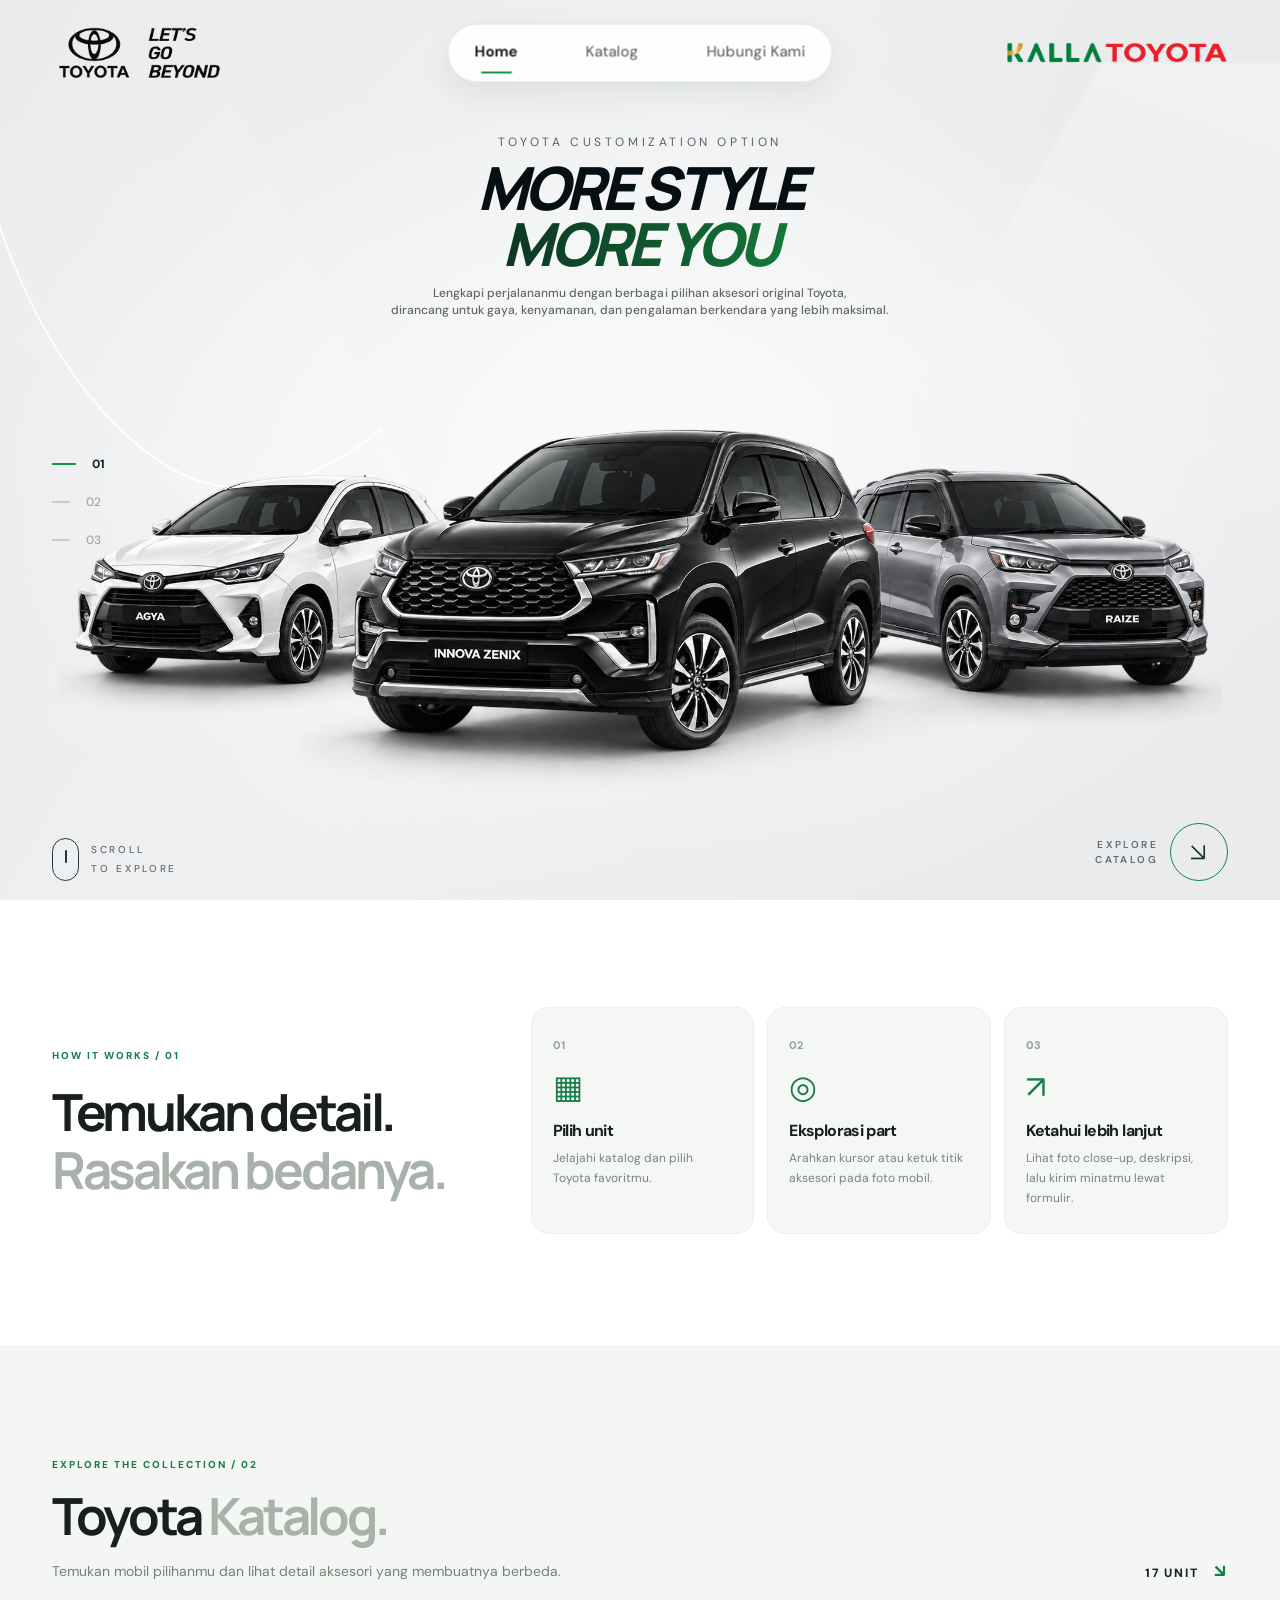
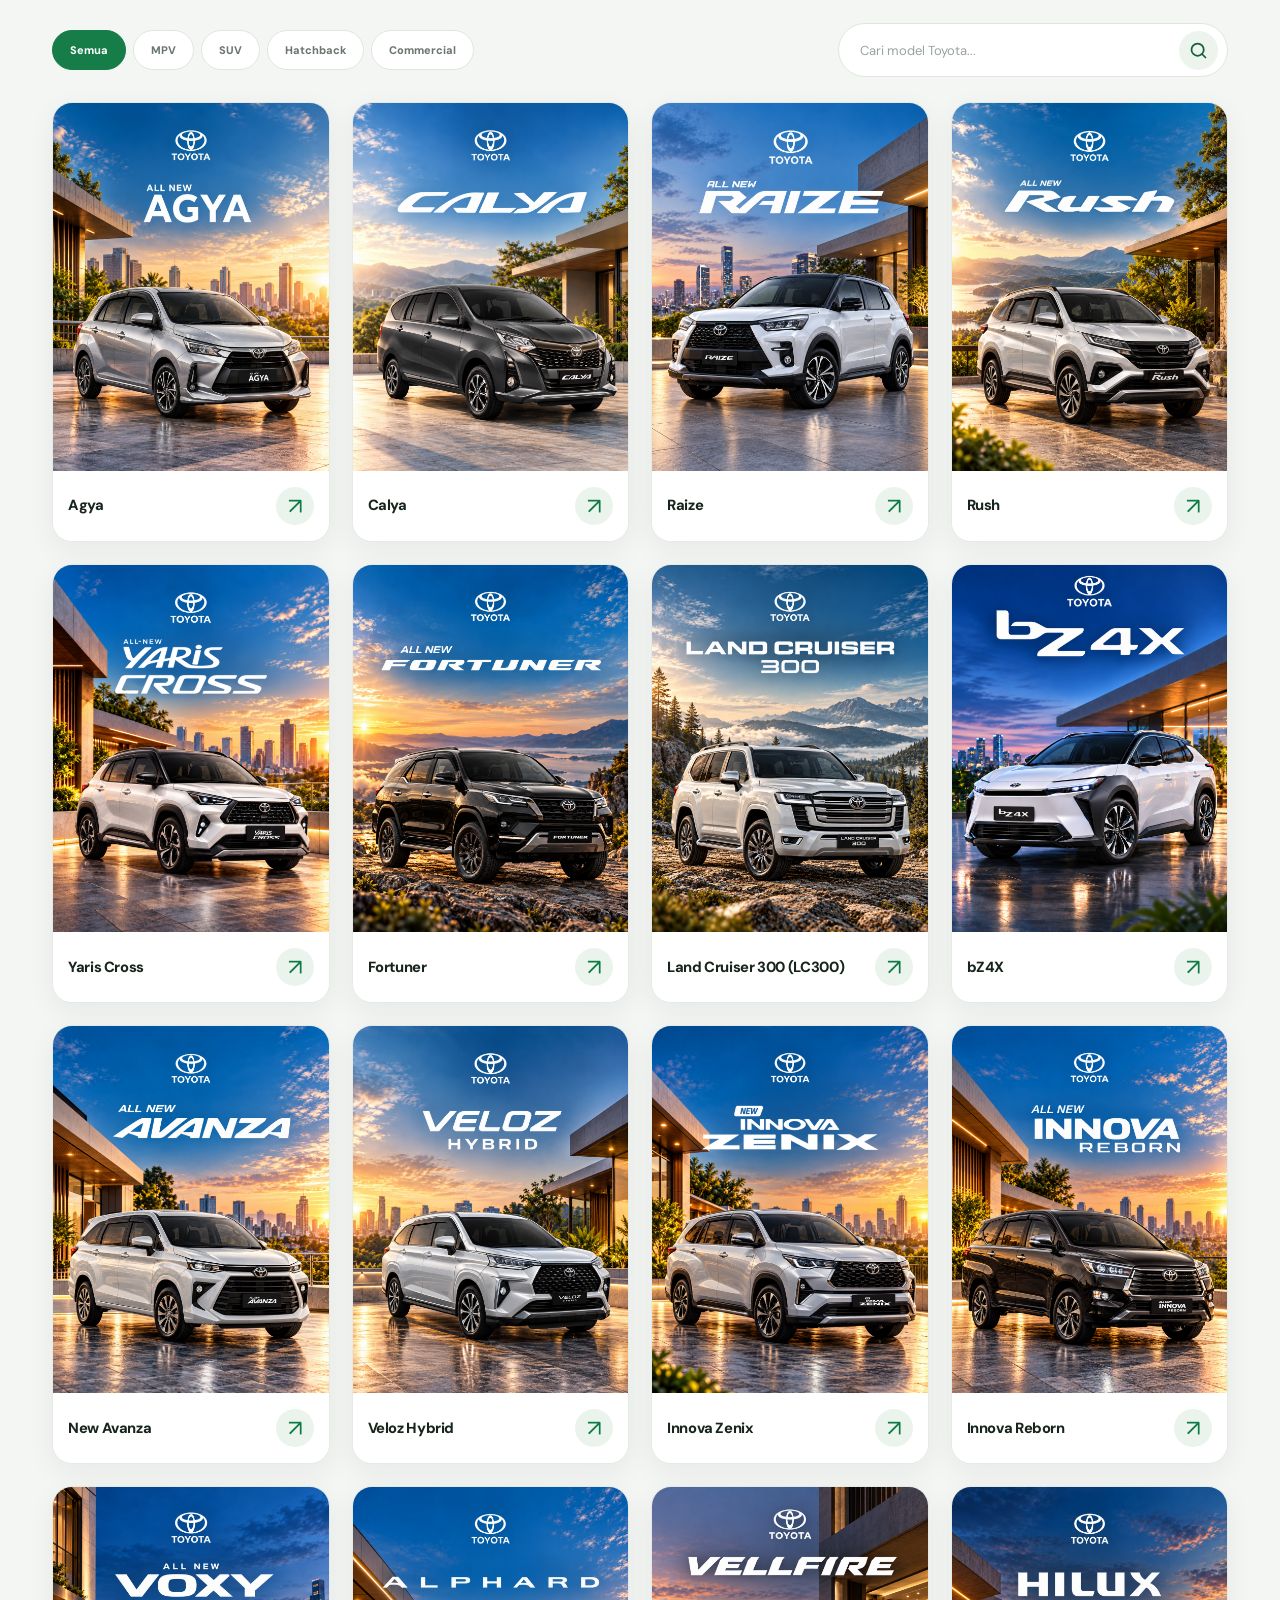
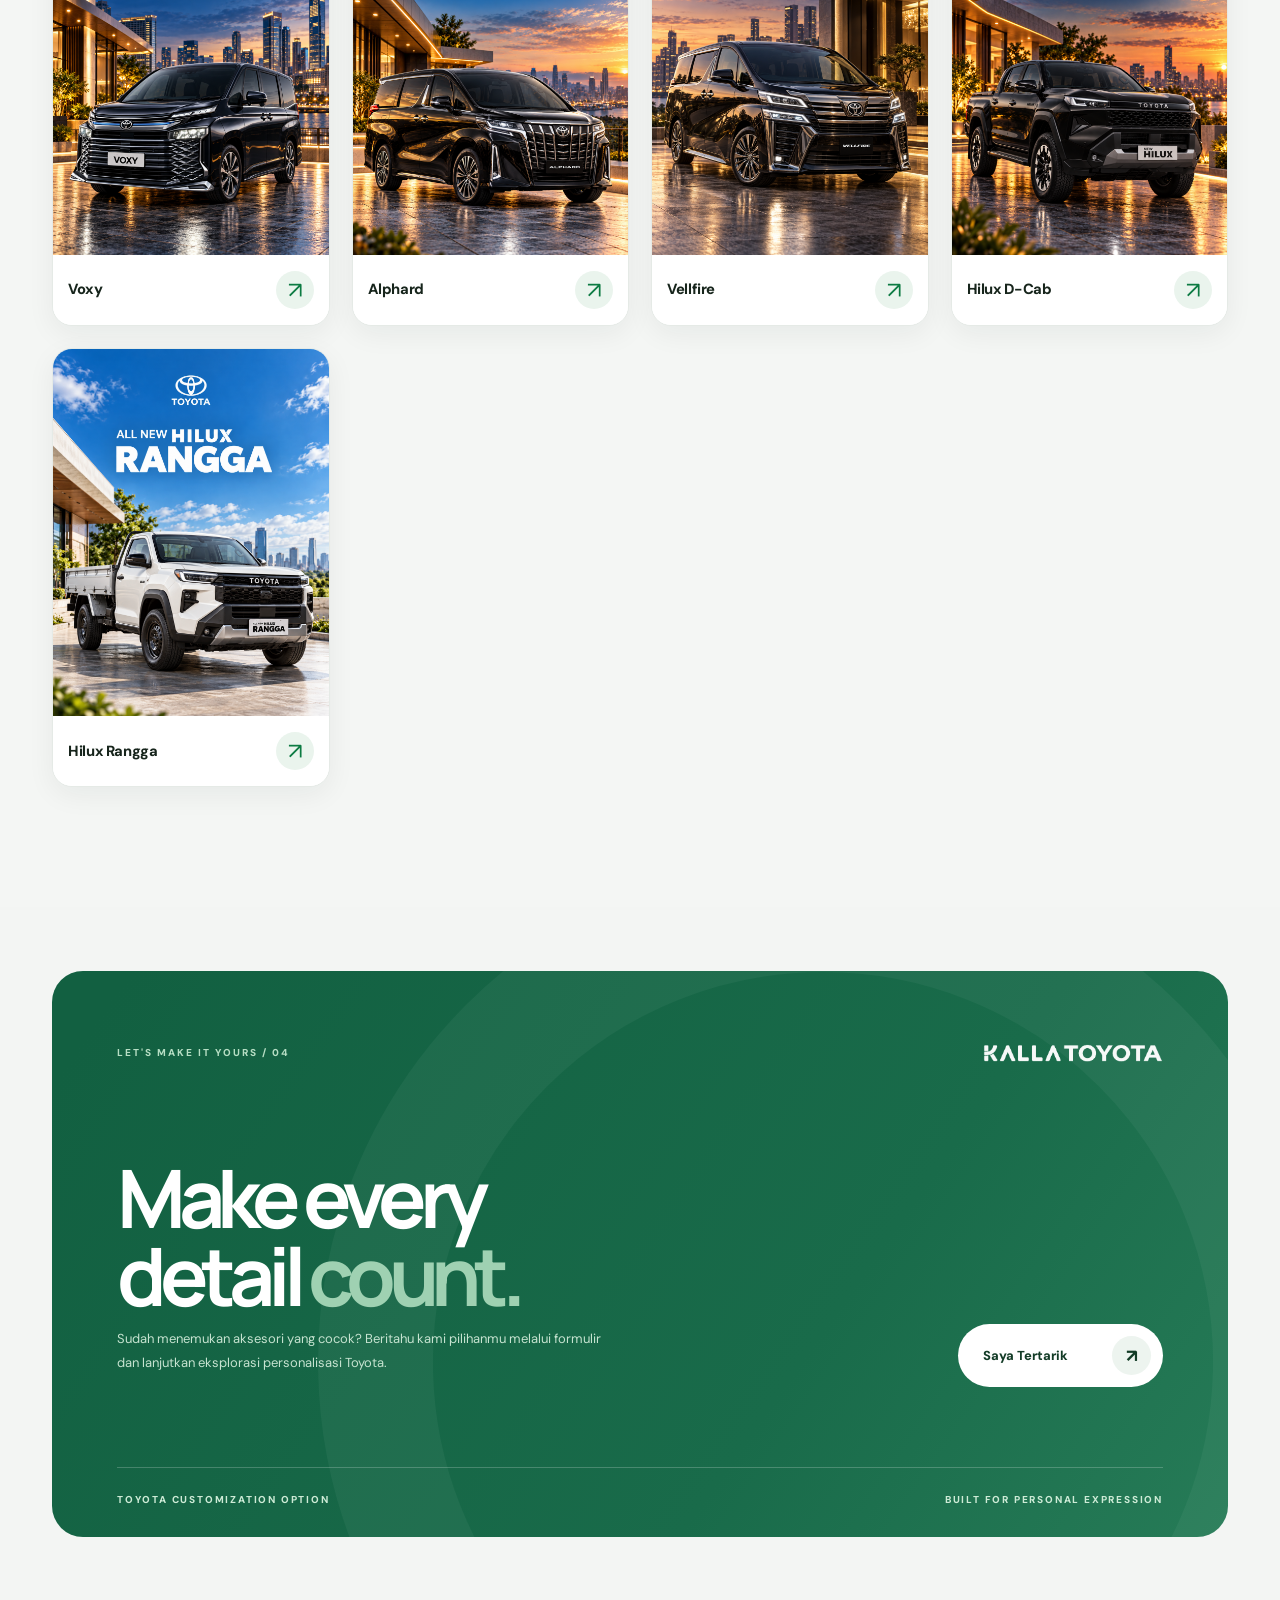
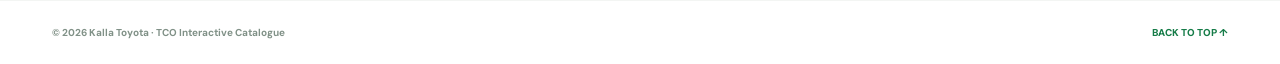
==== commit 169f5362: "perbaikan kontak" ====
--- a/index.html
+++ b/index.html
@@ -93,14 +93,17 @@
 
     <section id="contact" class="contact-section section-anchor">
       <div class="wide-container contact-wrap">
-        <div class="contact-top"><span class="small-index light">LET'S MAKE IT YOURS / 04</span><span class="contact-deco">TCO / KALLA TOYOTA</span></div>
+        <div class="contact-top">
+          <span class="small-index light">LET'S MAKE IT YOURS / 04</span>
+          <img src="assets/kalla-toyota-white.png" alt="Kalla Toyota"class="contact-deco-logo">
+      </div>
         <div class="contact-main"><div><h2>Make every<br>detail <em>count.</em></h2><p>Sudah menemukan aksesori yang cocok? Beritahu kami pilihanmu melalui formulir dan lanjutkan eksplorasi personalisasi Toyota.</p></div><a class="contact-button" href="https://forms.gle/zAGeV5SVQxKqUwxP8" target="_blank" rel="noopener noreferrer">Saya Tertarik <span>↗</span></a></div>
         <div class="contact-bottom"><span>TOYOTA CUSTOMIZATION OPTION</span><span>BUILT FOR PERSONAL EXPRESSION</span></div>
       </div>
     </section>
   </main>
 
-  <footer class="site-footer"><div class="wide-container footer-row"><span>© 2026 Kalla Toyota · TCO Interactive Catalogue</span><span>Daftar model mengacu pada TCO Juli 2026; foto ilustratif dari katalog sebelumnya.</span><a href="#home">BACK TO TOP ↑</a></div></footer>
+  <footer class="site-footer"><div class="wide-container footer-row"><span>© 2026 Kalla Toyota · TCO Interactive Catalogue</span><a href="#home">BACK TO TOP ↑</a></div></footer>
 
   <div id="toast" class="toast" role="status" aria-live="polite" hidden></div>
   <script src="data.js"></script>
--- a/style.css
+++ b/style.css
@@ -4,6 +4,14 @@
 .catalog-section{padding:105px 0 120px;background:#f4f6f4;border-top:1px solid #edf1ed}.section-intro{display:flex;align-items:end;justify-content:space-between;gap:24px}.section-intro h2{margin:14px 0}.section-intro p{max-width:600px;color:#758077;font-size:14px;margin:0}.catalog-counter{font-weight:800;letter-spacing:.15em;font-size:12px;white-space:nowrap}.catalog-counter span{font-size:18px;color:var(--green);margin-left:11px}.catalog-tools{margin:40px 0 25px;display:flex;align-items:center;justify-content:space-between;gap:24px}.filter-list{display:flex;align-items:center;gap:7px;flex-wrap:wrap}.filter-btn{border:1px solid #e0e6df;background:#fff;color:#6c756e;padding:12px 17px;border-radius:40px;font-size:11px;font-weight:800;transition:all .15s}.filter-btn.active,.filter-btn:hover{color:#fff;background:var(--green);border-color:var(--green)}.catalog-search{width:280px;background:#fff;border:1px solid #e0e6df;border-radius:40px;display:flex;align-items:center;gap:10px;padding:0 15px;color:#8a958c;flex:0 0 auto}.catalog-search input{width:100%;height:43px;border:none;outline:none;background:transparent;font-size:12px;color:#18251d}.catalog-search input::placeholder{color:#9aa49b}.model-grid{display:grid;grid-template-columns:repeat(3,1fr);gap:19px}.model-card{min-width:0;display:flex;flex-direction:column;text-align:left;appearance:none;border:1px solid #e4eae4;background:#fff;border-radius:22px;overflow:hidden;padding:0;transition:transform .25s,box-shadow .25s,border-color .2s;position:relative}.model-card:hover{transform:translateY(-6px);box-shadow:0 22px 50px rgba(26,54,37,.09);border-color:#b1c8b8}.model-image{height:215px;background:#e9efea;display:flex;justify-content:center;align-items:center;overflow:hidden;position:relative}.model-image:after{content:'';position:absolute;left:0;bottom:0;width:100%;height:48px;background:linear-gradient(transparent,#e8efe9);pointer-events:none}.model-image img{width:100%;height:100%;object-fit:cover;transition:transform .3s}.model-card:hover .model-image img{transform:scale(1.035)}.model-image[data-white="false"] img{filter:grayscale(1) contrast(.96)}.model-image[data-white="true"] img{object-fit:contain;padding:10px 0}.model-badge{position:absolute;top:14px;left:15px;z-index:2;font-size:9px;padding:7px 10px;border-radius:30px;color:#466c55;background:rgba(255,255,255,.88);font-weight:800;letter-spacing:.09em}.model-info{display:flex;justify-content:space-between;align-items:center;gap:8px;padding:18px 18px 20px}.model-info h3{font-size:18px;font-weight:800;letter-spacing:-.055em;margin:1px 0 0}.model-info p{font-size:10px;letter-spacing:.12em;color:#8c9a90;font-weight:800;margin:0}.model-info .model-arrow{width:38px;height:38px;border-radius:50%;background:#edf4ee;display:flex;align-items:center;justify-content:center;color:var(--green);font-size:22px;transition:all .2s}.model-card:hover .model-arrow{background:var(--green);color:#fff}.no-results{padding:55px;text-align:center;color:#69756c}
 .detail-section{padding:95px 0 114px;background:white}.detail-backline{display:flex;justify-content:space-between;align-items:center}.small-back{font-size:12px;color:var(--green);font-weight:800;border:none;background:#eef5ef;padding:12px 16px;border-radius:30px}.detail-head{display:flex;align-items:end;justify-content:space-between;margin:14px 0 34px}.label-above{font-size:12px;color:#9aa99e;letter-spacing:.17em;font-weight:800}.detail-head h2{font-family:var(--display);font-size:clamp(36px,4.3vw,63px);letter-spacing:-.075em;line-height:1.1;margin:7px 0}.detail-head p{font-size:13px;color:#7e8980;margin:0}.detail-model-counter{font-size:20px;color:#a5b5a9;font-weight:800;white-space:nowrap}.detail-layout{display:grid;grid-template-columns:minmax(0,1.55fr) minmax(285px,.78fr);gap:28px;align-items:start}.viewer-column,.parts-column{min-width:0}.vehicle-stage{border-radius:25px;overflow:hidden;background:radial-gradient(ellipse at 52% 28%,#fff 5%,#e8eeea 73%,#e4ebe5 100%);border:1px solid #e1e9e1;position:relative}.stage-top,.stage-footer{display:flex;align-items:center;gap:9px;justify-content:space-between;padding:19px 22px;color:#688071;font-size:9px;font-weight:800;letter-spacing:.12em}.stage-top{justify-content:flex-start}.stage-top-right{margin-left:auto}.dot-indicator{width:7px;height:7px}.car-image-container{position:relative;width:100%;aspect-ratio:4/3;display:flex;align-items:center;justify-content:center}.car-image-container:before{content:'';position:absolute;left:12%;right:12%;bottom:12%;height:25px;background:#5c796141;filter:blur(25px);border-radius:100%;pointer-events:none}.car-image-container>img{display:block;width:100%;height:100%;object-fit:contain;position:relative;z-index:1;transition:opacity .2s}.hotspot-layer{position:absolute;inset:0;z-index:4;pointer-events:none}.hotspot{position:absolute;left:var(--x);top:var(--y);width:35px;height:35px;border-radius:50%;background:#fff;color:var(--green);border:1px solid #e0eee4;box-shadow:0 2px 18px #17351b55;display:grid;place-items:center;font-size:19px;font-weight:600;transform:translate(-50%,-50%);pointer-events:auto;transition:transform .15s,background .15s}.hotspot:after{content:'';position:absolute;inset:-6px;border-radius:50%;border:1px solid #ffffffa8;animation:pulse 2.4s infinite}.hotspot:hover,.hotspot:focus-visible{background:var(--green);color:#fff;transform:translate(-50%,-50%) scale(1.12);z-index:9}.hotspot .hotspot-tooltip{position:absolute;bottom:43px;left:50%;transform:translate(-50%,5px);padding:11px 13px;border-radius:9px;background:#14281c;color:white;white-space:normal;min-width:155px;max-width:215px;text-align:center;font-size:10px;line-height:1.5;pointer-events:none;opacity:0;visibility:hidden;transition:all .15s;box-shadow:0 6px 20px #0002}.hotspot:hover .hotspot-tooltip,.hotspot:focus-visible .hotspot-tooltip{opacity:1;visibility:visible;transform:translate(-50%,0)}@keyframes pulse{0%,100%{transform:scale(.88);opacity:.7}50%{transform:scale(1.3);opacity:.15}}.stage-footer{padding:16px 22px 20px}.stage-footer>span:first-child{letter-spacing:0;font-size:11px}.viewer-controls{display:flex;align-items:center;justify-content:space-between;gap:25px;border-bottom:1px solid #e2ebe3;padding:23px 6px}.control-label{display:block;font-size:10px;font-weight:800;letter-spacing:.13em;color:#85968b;margin-bottom:11px}.angles-buttons,.color-swatches{display:flex;align-items:center;gap:9px}.angle-btn{border:1px solid #dae5db;background:#fff;border-radius:30px;padding:10px 16px;font-size:11px;color:#748278;font-weight:800}.angle-btn.active,.angle-btn:hover{background:var(--ink);color:#fff;border-color:var(--ink)}.swatch{width:29px;height:29px;background:var(--swatch);border:3px solid white;box-shadow:0 0 0 1px #c5cdc7;border-radius:50%;transition:box-shadow .2s,transform .2s}.swatch.active{box-shadow:0 0 0 2px var(--green);transform:scale(1.05)}.viewer-disclaimer{margin:17px 7px;color:#8b9890;font-size:11px;line-height:1.7}.parts-column{background:#f5f7f5;border:1px solid #e8eee8;border-radius:24px;padding:29px 25px}.parts-header h3{font-family:var(--display);font-size:30px;letter-spacing:-.065em;margin:12px 0 8px}.parts-header h3 i{color:var(--green);font-style:normal}.parts-header p{font-size:12px;color:#8b978e;line-height:1.65;margin:0 0 18px}.part-list{max-height:480px;overflow:auto;padding-right:4px;scrollbar-width:thin}.part-item{width:100%;display:flex;align-items:center;gap:14px;border:0;border-top:1px solid #e2e9e3;background:none;padding:14px 0;text-align:left;transition:padding .2s}.part-item:hover{padding-left:5px}.part-thumb{width:62px;height:60px;flex:0 0 62px;background:#e6ece6;border-radius:9px;overflow:hidden}.part-thumb img{width:100%;height:100%;object-fit:cover}.part-meta{flex:1;min-width:0}.part-meta small{display:block;color:#92a094;font-size:10px;letter-spacing:.06em;margin-bottom:3px}.part-meta strong{font-size:12px;line-height:1.45;display:block}.part-item>span:last-child{font-size:20px;color:var(--green)}.aside-cta{display:flex;align-items:center;justify-content:space-between;padding:17px 15px;background:#dfebe2;border-radius:13px;margin-top:14px;transition:background .2s}.aside-cta:hover{background:#c5dfcd}.aside-cta strong,.aside-cta small{display:block}.aside-cta strong{font-size:12px;margin-bottom:3px}.aside-cta small{font-size:11px;color:#61806b}.aside-icon{width:36px;height:36px;border-radius:50%;display:grid;place-items:center;background:var(--green);color:white;font-size:19px}
 .contact-section{padding:64px 0;background:#f3f5f3}.contact-wrap{border-radius:31px;min-height:520px;background:linear-gradient(125deg,#126041 5%,#196b4a 65%,#267b57 100%);padding:52px 65px 31px;color:#fff;position:relative;overflow:hidden}.contact-wrap:before{content:'';position:absolute;right:-100px;bottom:-330px;width:780px;height:780px;border-radius:50%;border:115px solid #ffffff0b;pointer-events:none}.contact-top,.contact-bottom{display:flex;justify-content:space-between;align-items:center;position:relative;z-index:1}.small-index.light{color:#b7dec4}.contact-deco,.contact-bottom{font-size:10px;font-weight:800;letter-spacing:.18em;color:#cdebd6}.contact-main{display:flex;justify-content:space-between;align-items:end;position:relative;z-index:1;margin:75px 0 80px;gap:30px}.contact-main h2{font-family:var(--display);font-size:clamp(56px,6.3vw,99px);letter-spacing:-.09em;line-height:.97;margin:0}.contact-main h2 em{font-style:normal;color:#9fd1b2}.contact-main p{max-width:500px;color:#c6e3d0;font-size:13px;line-height:1.8}.contact-button{display:flex;align-items:center;justify-content:space-between;gap:44px;background:white;color:#133c27;border-radius:50px;font-size:13px;padding:12px 12px 12px 25px;font-weight:800;white-space:nowrap;transition:transform .2s}.contact-button:hover{transform:translateY(-4px)}.contact-button span{width:39px;height:39px;display:grid;place-items:center;border-radius:50%;background:#edf4ef;font-size:18px}.contact-bottom{border-top:1px solid #ffffff35;padding-top:25px}.site-footer{background:#fff;padding:25px 0}.footer-row{display:flex;justify-content:space-between;align-items:center;gap:20px;color:#809187;font-size:10px;font-weight:700}.footer-row a{color:var(--green);font-weight:800;white-space:nowrap}
+.contact-deco-logo{
+  height: 60px;
+  width: auto;
+  object-fit: contain;
+  display: block;
+  opacity: 0.98;
+}
+
 .modal-overlay{position:fixed;inset:0;background:#0c1611bb;z-index:150;display:flex;align-items:center;justify-content:center;padding:25px;backdrop-filter:blur(7px)}.part-dialog{background:white;width:min(900px,100%);display:grid;grid-template-columns:.95fr 1fr;border-radius:24px;position:relative;overflow:hidden;box-shadow:0 35px 110px #0005;max-height:calc(100vh - 50px)}.modal-close{position:absolute;right:18px;top:18px;border:0;background:#edf2ed;color:#283c2c;border-radius:50%;width:38px;height:38px;font-size:25px;z-index:2}.modal-image-wrap{min-height:410px;background:#e7ece8;display:flex;flex-direction:column;justify-content:space-between}.modal-image-wrap img{width:100%;height:100%;max-height:420px;object-fit:contain;flex:1;padding:20px}.modal-image-caption{display:flex;justify-content:space-between;color:#6d7b70;font-size:10px;letter-spacing:.12em;padding:18px 23px;font-weight:800}.modal-image-caption span{font-size:18px}.modal-body{padding:64px 36px 38px;overflow:auto}.modal-part-label{display:block;font-size:11px;color:#8c9b90;margin-top:27px}.modal-body h2{font-family:var(--display);font-size:34px;letter-spacing:-.065em;line-height:1.15;margin:10px 0 19px}.modal-body>p{font-size:13px;color:#6b7a70;line-height:1.85}.modal-note{border-left:3px solid var(--green);padding:8px 15px;background:#f0f5f1}.modal-bottom{display:flex;flex-wrap:wrap;align-items:center;gap:11px;margin-top:30px}.secondary-btn{border:1px solid #cbd9cd;background:#fff;border-radius:50px;padding:16px 18px;font-size:12px;font-weight:800;color:#4c6654}.toast{position:fixed;bottom:22px;left:50%;transform:translateX(-50%);background:var(--ink);color:#fff;border-radius:40px;padding:13px 22px;z-index:200;font-size:12px;box-shadow:0 10px 25px #0003}
 @media(max-width:1100px){.wide-container{width:min(100% - 56px,1430px)}.hero-wrap{min-height:auto}.hero-section{min-height:auto}.hero-copy h1{font-size:clamp(52px,7vw,80px)}.hero-cars{margin:20px auto -15px}.how-wrap{gap:25px;grid-template-columns:.65fr 1.35fr}.detail-layout{grid-template-columns:minmax(0,1.28fr) minmax(265px,.72fr);gap:18px}.parts-column{padding:24px 20px}.part-thumb{width:54px;height:54px;flex-basis:54px}}
 @media(max-width:800px){.site-header{height:76px}.wide-container{width:calc(100% - 40px)}.main-nav{display:none}.menu-button{display:flex;flex-direction:column;justify-content:center;gap:5px;border:0;background:#edf4ee;border-radius:10px;width:43px;height:42px;align-items:center}.menu-button span{width:17px;height:2px;background:#18432c;display:block;border-radius:2px}.mobile-nav:not([hidden]){display:flex;flex-direction:column;background:#fff;border-top:1px solid #e5ebe5;box-shadow:0 17px 24px #15281c10}.mobile-nav a{padding:16px 30px;font-size:13px;font-weight:800;border-bottom:1px solid #edf2ed}.logo-toyota{width:122px}.logo-kalla{width:130px}.hero-wrap{padding-top:27px}.hero-topline{font-size:8px;gap:8px}.hero-copy{padding-top:42px}.hero-copy h1{font-size:clamp(48px,9vw,69px)}.hero-side-note{display:none}.hero-cars{width:116%;max-width:none;margin:30px 0 0 -8%}.hero-foot{margin-top:0}.how-wrap{display:block}.how-cards{margin-top:32px}.model-grid{grid-template-columns:repeat(2,minmax(0,1fr))}.catalog-tools{flex-direction:column;align-items:stretch}.catalog-search{width:100%}.detail-layout{grid-template-columns:1fr}.parts-column{display:block}.contact-main{align-items:start;flex-direction:column;margin:50px 0}.contact-wrap{min-height:0;padding:39px}.contact-main h2{font-size:clamp(57px,9vw,88px)}.footer-row{flex-wrap:wrap}.part-dialog{grid-template-columns:1fr;width:min(530px,100%);overflow:auto}.modal-image-wrap{min-height:240px}.modal-image-wrap img{max-height:260px}.modal-body{padding:25px 28px 28px}.modal-part-label{margin-top:16px}}
@@ -507,3 +515,336 @@
 
 /* v11: status for models whose 2026 part photos are not provided */
 .parts-empty{padding:22px 20px;border-radius:16px;background:#edf3ee;color:#496452;line-height:1.6;font-size:14px}
+
+/* HOME COMPACT — Grid viewport-based: no forced 920px hero, no cropped cars.
+   Scoped to home page only; shared navbar, catalog and detail untouched. */
+body.home-page .hero-section{
+  height:calc(100svh - 106px);
+  min-height:535px;
+  max-height:970px;
+  overflow:hidden;
+}
+body.home-page .hero-wrap{
+  display:grid;
+  grid-template-rows:auto minmax(0,1fr);
+  height:100%;
+  min-height:0!important;
+  align-items:stretch;
+  overflow:visible;
+}
+body.home-page .hero-copy{
+  position:relative;
+  grid-row:1;
+  top:auto!important;
+  padding:clamp(16px,3.5vh,37px) 60px 3px!important;
+  margin:0 auto;
+  max-width:1100px;
+  width:100%;
+  z-index:5;
+}
+body.home-page .hero-copy .hero-kicker{
+  margin:0 auto clamp(5px,.9vh,10px);
+  font-size:clamp(10px,.82vw,14px);
+  letter-spacing:clamp(.18em,.35vw,.35em);
+  line-height:1.35;
+}
+body.home-page .hero-copy h1{
+  font-size:clamp(37px,min(5.2vw,7.6vh),78px);
+  line-height:.99;
+  letter-spacing:-.058em;
+}
+body.home-page .hero-copy .hero-description{
+  max-width:860px;
+  margin:clamp(7px,1.25vh,13px) auto 0;
+  font-size:clamp(12px,1.02vw,16px);
+  line-height:1.45;
+}
+body.home-page .hero-visual-v08{
+  grid-row:2;
+  position:relative;
+  top:auto;
+  bottom:auto!important;
+  left:auto;
+  right:auto;
+  width:100%;
+  height:100%;
+  min-height:0;
+  max-width:1500px;
+  margin:0 auto!important;
+  transform:none;
+  display:flex;
+  justify-content:center;
+  align-items:flex-end;
+  z-index:3;
+}
+body.home-page .hero-trio-combined{
+  width:100%;
+  height:100%;
+  max-height:100%;
+  object-fit:contain;
+  object-position:center bottom;
+  animation:none;
+}
+body.home-page .hero-progress{
+  top:46%;
+  gap:10px;
+}
+body.home-page .hero-bottom{
+  bottom:14px;
+  left:0;
+  right:0;
+}
+body.home-page .explore-arrow{width:58px;height:58px;font-size:26px}
+body.home-page .mouse-outline{width:27px;height:43px}
+body.home-page .scroll-indicator{gap:12px}
+body.home-page .explore-catalog{gap:12px}
+@media(max-width:1100px){
+  body.home-page .hero-section{height:calc(100svh - 106px);min-height:530px}
+  body.home-page .hero-copy{padding-left:42px!important;padding-right:42px!important}
+  body.home-page .hero-progress{top:47%;left:0}
+}
+@media(max-width:800px){
+  body.home-page .hero-section{height:calc(100svh - 77px);min-height:520px}
+  body.home-page .hero-copy{padding:clamp(19px,4vh,35px) 22px 5px!important}
+  body.home-page .hero-copy h1{font-size:clamp(37px,8.1vw,61px)}
+  body.home-page .hero-copy .hero-description{font-size:clamp(12px,1.6vw,14px);line-height:1.43}
+  body.home-page .hero-progress{top:51%;left:3px;gap:8px}
+  body.home-page .hero-bottom{bottom:9px}
+  body.home-page .explore-arrow{width:45px;height:45px;font-size:22px}
+}
+@media(max-width:520px){
+  body.home-page .hero-section{height:calc(100svh - 68px);min-height:495px}
+  body.home-page .hero-copy{padding:21px 10px 5px!important}
+  body.home-page .hero-copy .hero-kicker{font-size:9px;letter-spacing:.14em;margin-bottom:8px}
+  body.home-page .hero-copy h1{font-size:clamp(35px,9.8vw,48px);line-height:1.02}
+  body.home-page .hero-copy .hero-description{font-size:11px;max-width:345px;margin-top:10px;line-height:1.5}
+  body.home-page .hero-progress{top:50%;left:0;gap:4px}
+  body.home-page .progress-item{min-width:35px;min-height:27px}
+  body.home-page .hero-bottom{bottom:13px}
+  body.home-page .scroll-indicator{font-size:8px}
+  body.home-page .explore-catalog{font-size:8px}
+}
+@media(max-height:680px) and (min-width:801px){
+  body.home-page .hero-section{min-height:460px}
+  body.home-page .hero-copy{padding-top:14px!important}
+  body.home-page .hero-copy h1{font-size:clamp(37px,6.8vh,56px)}
+  body.home-page .hero-copy .hero-description{font-size:12px}
+  body.home-page .hero-progress{top:52%}
+  body.home-page .hero-bottom{bottom:5px}
+}
+/* Compact mobile portrait: keep all three cars within the first screen,
+   not enlarged beyond the viewport and not overlapping the bottom links. */
+@media(max-width:520px){
+  body.home-page .hero-section{
+    height:min(calc(100svh - 68px), 550px);
+    min-height:480px;
+    max-height:550px;
+  }
+  body.home-page .hero-visual-v08{
+    align-items:center;
+    padding-bottom:44px;
+  }
+  body.home-page .hero-progress{top:53%}
+}
+
+
+/* ==============================================
+   HOME HERO — FINAL LAYOUT FIX
+   Navbar transparan, teks tidak tertutup,
+   mobil terlihat utuh dalam satu layar.
+   ============================================== */
+
+/* Navbar tetap melayang di atas background Home */
+body.home-page .site-header {
+  position: fixed;
+  top: 0;
+  left: 0;
+  right: 0;
+  z-index: 80;
+}
+
+/* Tidak ada box putih di belakang navbar Home */
+body.home-page .site-header:not(.is-solid) {
+  background: transparent;
+  border-color: transparent;
+  box-shadow: none;
+  backdrop-filter: none;
+  -webkit-backdrop-filter: none;
+}
+
+/* Hero mengikuti tinggi layar */
+body.home-page .hero-section {
+  position: relative;
+  height: 100svh;
+  min-height: 690px;
+  max-height: none;
+  padding: 0;
+  overflow: hidden;
+}
+
+body.home-page .hero-wrap {
+  position: relative;
+  height: 100%;
+  min-height: 0 !important;
+  padding: 0 !important;
+}
+
+/* Posisi judul selalu di bawah navbar */
+body.home-page .hero-copy {
+  position: absolute;
+  top: 134px !important;
+  left: 0;
+  right: 0;
+  z-index: 5;
+  padding: 0 20px !important;
+  text-align: center;
+}
+
+body.home-page .hero-copy .hero-kicker {
+  margin: 0 0 9px;
+  font-size: 12px;
+  line-height: 1.4;
+  letter-spacing: .3em;
+}
+
+body.home-page .hero-copy h1 {
+  margin: 0 !important;
+  font-size: clamp(45px, 4.65vw, 78px);
+  line-height: .95;
+  letter-spacing: -.065em;
+}
+
+body.home-page .hero-copy .hero-description {
+  margin: 12px auto 0;
+  max-width: 780px;
+  font-size: clamp(12px, .92vw, 15px);
+  line-height: 1.45;
+}
+
+/* Ukuran mobil menyesuaikan lebar dan tinggi layar */
+body.home-page .hero-visual-v08 {
+  position: absolute;
+  left: 50%;
+  bottom: 12% !important;
+  transform: translateX(-50%);
+  width: min(1400px, 91vw, 138svh);
+  max-width: none;
+}
+
+/* Navigasi bawah dan indikator */
+body.home-page .hero-bottom {
+  bottom: 2.1%;
+}
+
+body.home-page .hero-progress {
+  top: 50%;
+}
+
+/* ==============================================
+   LAPTOP / TABLET LANDSCAPE
+   ============================================== */
+@media (min-width: 801px) and (max-width: 1100px) {
+  body.home-page .hero-copy {
+    top: 115px !important;
+  }
+
+  body.home-page .hero-copy .hero-kicker {
+    font-size: 10px;
+  }
+
+  body.home-page .hero-copy h1 {
+    font-size: clamp(42px, 5.5vw, 63px);
+  }
+
+  body.home-page .hero-copy .hero-description {
+    max-width: 650px;
+    font-size: 12px;
+  }
+
+  body.home-page .hero-visual-v08 {
+    width: min(1020px, 94vw, 140svh);
+    bottom: 8% !important;
+  }
+}
+
+/* ==============================================
+   TABLET PORTRAIT
+   ============================================== */
+@media (min-width: 521px) and (max-width: 800px) {
+  body.home-page .hero-section {
+    min-height: 650px;
+  }
+
+  body.home-page .hero-copy {
+    top: 98px !important;
+  }
+
+  body.home-page .hero-copy .hero-kicker {
+    font-size: 9px;
+    letter-spacing: .19em;
+  }
+
+  body.home-page .hero-copy h1 {
+    font-size: clamp(38px, 7vw, 55px);
+  }
+
+  body.home-page .hero-copy .hero-description {
+    max-width: 500px;
+    font-size: 12px;
+  }
+
+  body.home-page .hero-visual-v08 {
+    width: 100vw;
+    bottom: 12% !important;
+  }
+
+  body.home-page .hero-progress {
+    top: 53%;
+  }
+}
+
+/* ==============================================
+   MOBILE
+   ============================================== */
+@media (max-width: 520px) {
+  body.home-page .hero-section {
+    min-height: 620px;
+  }
+
+  body.home-page .hero-copy {
+    top: 86px !important;
+    padding: 0 12px !important;
+  }
+
+  body.home-page .hero-copy .hero-kicker {
+    margin-bottom: 9px;
+    font-size: 8px;
+    letter-spacing: .16em;
+  }
+
+  body.home-page .hero-copy h1 {
+    font-size: clamp(35px, 10vw, 48px);
+    line-height: 1;
+  }
+
+  body.home-page .hero-copy .hero-description {
+    max-width: 330px;
+    font-size: 11px;
+    line-height: 1.5;
+    margin-top: 10px;
+  }
+
+  body.home-page .hero-visual-v08 {
+    width: 100vw;
+    bottom: 23% !important;
+  }
+
+  body.home-page .hero-progress {
+    top: 55%;
+  }
+
+  body.home-page .hero-bottom {
+    bottom: 4%;
+  }
+}
+
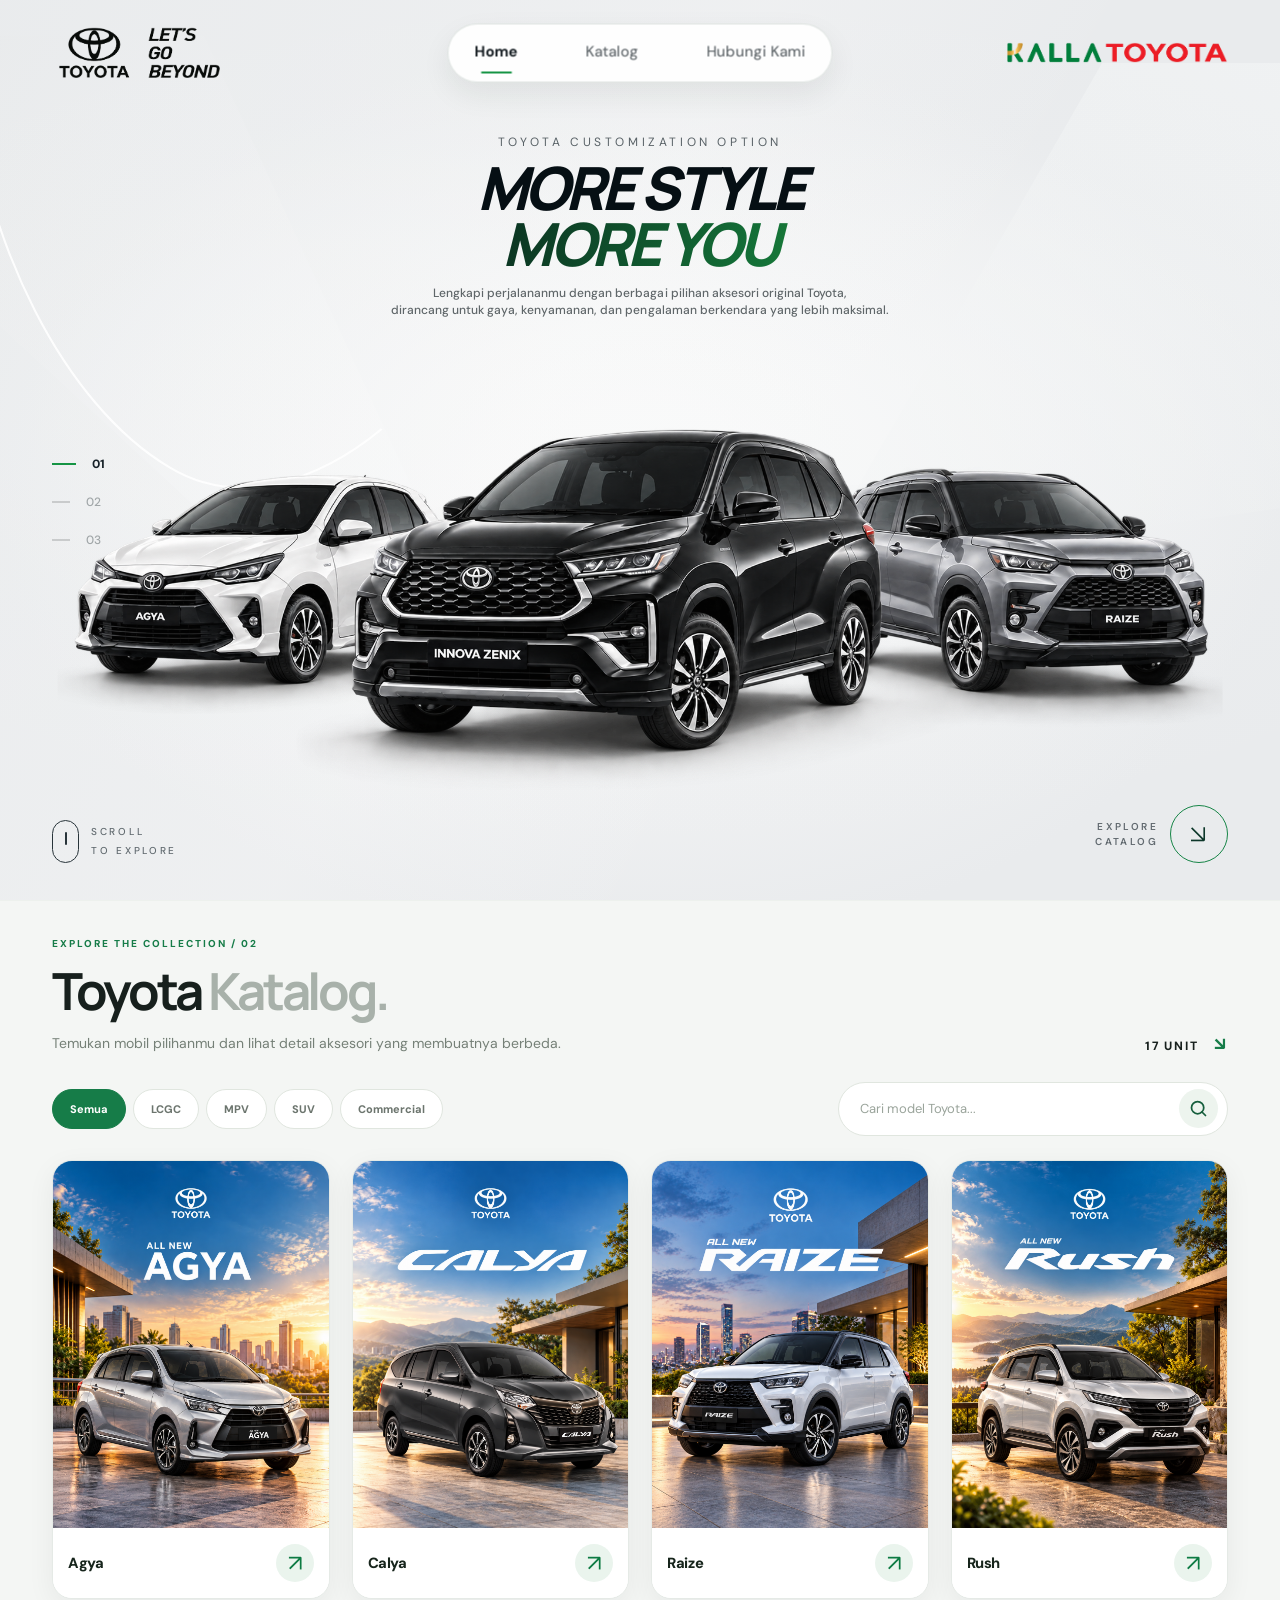
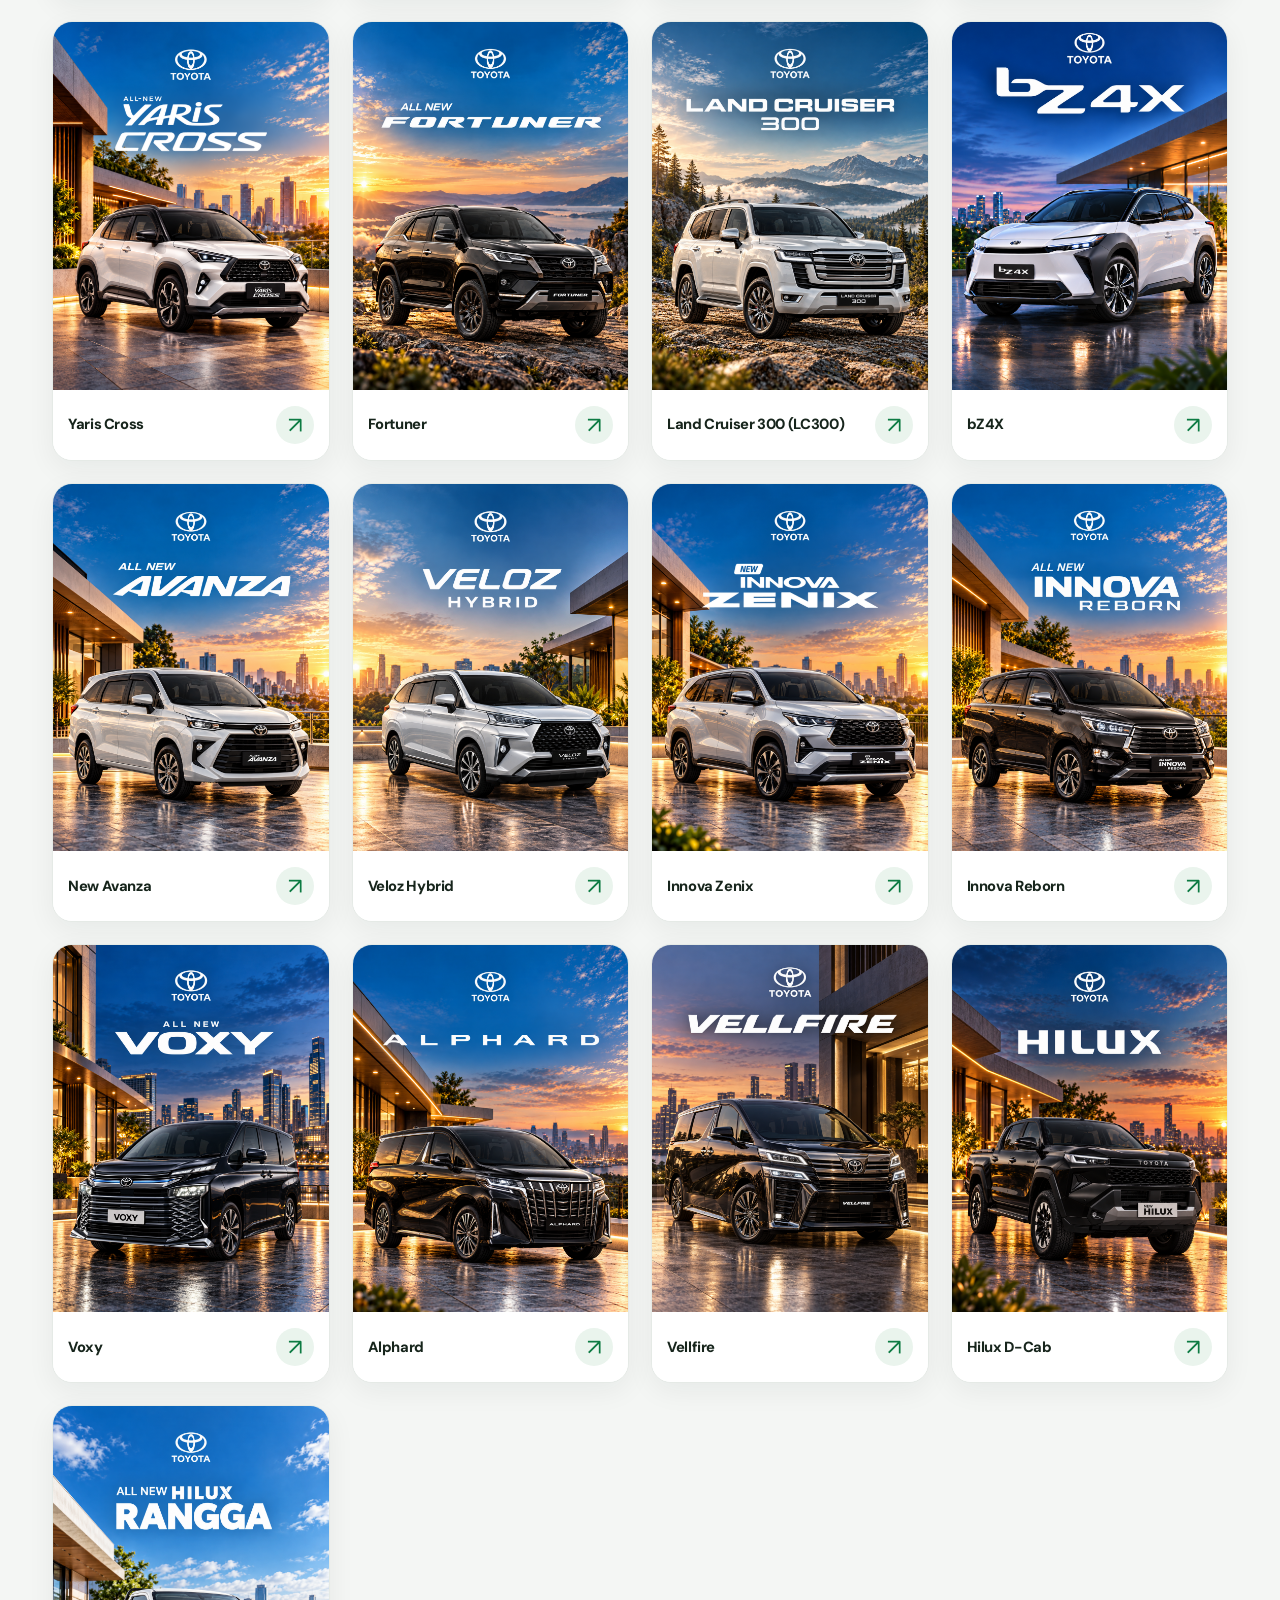
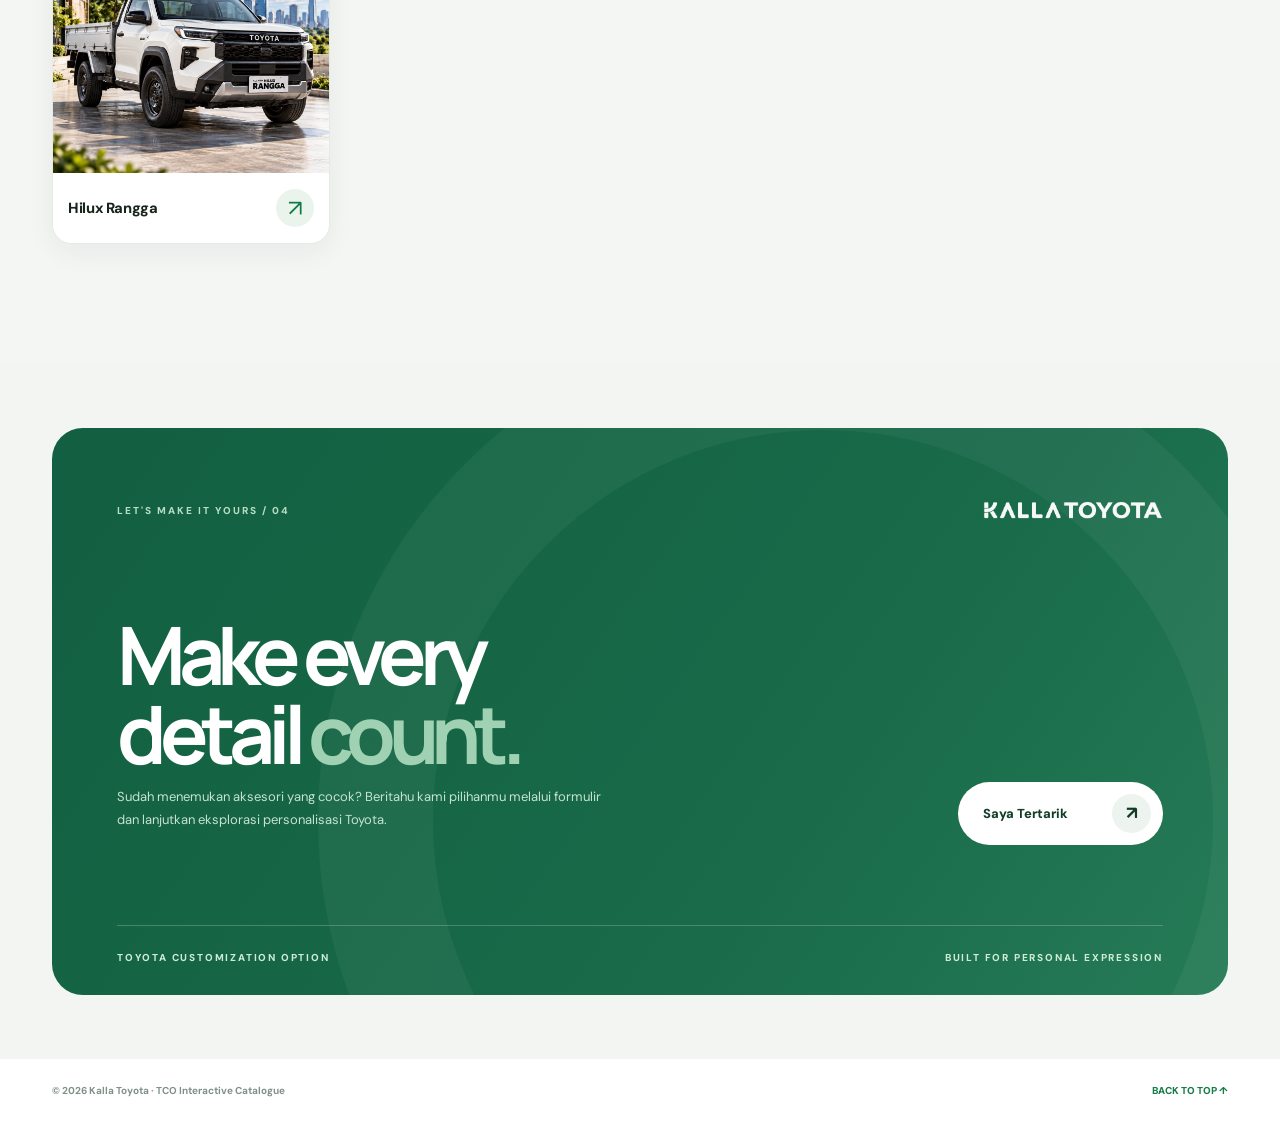
==== commit 5b14f9d2: "kabur" ====
--- a/index.html
+++ b/index.html
@@ -65,17 +65,6 @@
       </div>
     </section>
 
-    <section id="cara-kerja" class="how-section section-anchor">
-      <div class="wide-container how-wrap">
-        <div class="how-heading"><span class="small-index">HOW IT WORKS / 01</span><h2>Temukan detail.<br><span>Rasakan bedanya.</span></h2></div>
-        <div class="how-cards">
-          <div class="how-step"><span class="step-index">01</span><span class="step-icon">▦</span><h3>Pilih unit</h3><p>Jelajahi katalog dan pilih Toyota favoritmu.</p></div>
-          <div class="how-step"><span class="step-index">02</span><span class="step-icon">◎</span><h3>Eksplorasi part</h3><p>Arahkan kursor atau ketuk titik aksesori pada foto mobil.</p></div>
-          <div class="how-step"><span class="step-index">03</span><span class="step-icon">↗</span><h3>Ketahui lebih lanjut</h3><p>Lihat foto close-up, deskripsi, lalu kirim minatmu lewat formulir.</p></div>
-        </div>
-      </div>
-    </section>
-
     <section id="katalog" class="catalog-section section-anchor" aria-labelledby="catalog-title">
       <div class="wide-container">
         <div class="section-intro">
--- a/style.css
+++ b/style.css
@@ -10,6 +10,18 @@
   object-fit: contain;
   display: block;
   opacity: 0.98;
+}
+
+@media(max-width:800px){
+  .contact-deco-logo{
+  height: 36px;
+}
+}
+
+@media(max-width:520px){
+ .contact-deco-logo{
+  display: none;
+  }
 }
 
 .modal-overlay{position:fixed;inset:0;background:#0c1611bb;z-index:150;display:flex;align-items:center;justify-content:center;padding:25px;backdrop-filter:blur(7px)}.part-dialog{background:white;width:min(900px,100%);display:grid;grid-template-columns:.95fr 1fr;border-radius:24px;position:relative;overflow:hidden;box-shadow:0 35px 110px #0005;max-height:calc(100vh - 50px)}.modal-close{position:absolute;right:18px;top:18px;border:0;background:#edf2ed;color:#283c2c;border-radius:50%;width:38px;height:38px;font-size:25px;z-index:2}.modal-image-wrap{min-height:410px;background:#e7ece8;display:flex;flex-direction:column;justify-content:space-between}.modal-image-wrap img{width:100%;height:100%;max-height:420px;object-fit:contain;flex:1;padding:20px}.modal-image-caption{display:flex;justify-content:space-between;color:#6d7b70;font-size:10px;letter-spacing:.12em;padding:18px 23px;font-weight:800}.modal-image-caption span{font-size:18px}.modal-body{padding:64px 36px 38px;overflow:auto}.modal-part-label{display:block;font-size:11px;color:#8c9b90;margin-top:27px}.modal-body h2{font-family:var(--display);font-size:34px;letter-spacing:-.065em;line-height:1.15;margin:10px 0 19px}.modal-body>p{font-size:13px;color:#6b7a70;line-height:1.85}.modal-note{border-left:3px solid var(--green);padding:8px 15px;background:#f0f5f1}.modal-bottom{display:flex;flex-wrap:wrap;align-items:center;gap:11px;margin-top:30px}.secondary-btn{border:1px solid #cbd9cd;background:#fff;border-radius:50px;padding:16px 18px;font-size:12px;font-weight:800;color:#4c6654}.toast{position:fixed;bottom:22px;left:50%;transform:translateX(-50%);background:var(--ink);color:#fff;border-radius:40px;padding:13px 22px;z-index:200;font-size:12px;box-shadow:0 10px 25px #0003}
@@ -848,3 +860,121 @@
   }
 }
 
+
+
+/* ==========================================
+   HOME & CATALOG SPACING IMPROVEMENT
+   TCO KALLA TOYOTA
+   ========================================== */
+
+
+/* ==========================================
+   1. HOME: POSISI NAVIGASI BAWAH
+   ========================================== */
+
+/* Desktop dan laptop */
+@media (min-width: 801px) {
+  body.home-page #home .hero-bottom {
+    position: absolute !important;
+    top: calc(100svh - 140px) !important;
+    bottom: auto !important;
+    z-index: 10;
+  }
+}
+
+/* Tablet */
+@media (min-width: 521px) and (max-width: 800px) {
+  body.home-page #home .hero-bottom {
+    position: absolute !important;
+    top: calc(100svh - 112px) !important;
+    bottom: auto !important;
+  }
+}
+
+/* Mobile */
+@media (max-width: 520px) {
+  body.home-page #home .hero-bottom {
+    position: absolute !important;
+    top: calc(100svh - 95px) !important;
+    bottom: auto !important;
+  }
+
+  body.home-page #home .explore-arrow {
+    width: 45px;
+    height: 45px;
+    font-size: 22px;
+  }
+}
+
+
+/* ==========================================
+   2. KATALOG: KURANGI SPASI ATAS
+   ========================================== */
+
+body.home-page #katalog.catalog-section {
+  padding-top: 30px !important;
+}
+
+/* Rapatkan judul dan deskripsi */
+body.home-page #katalog .section-intro h2 {
+  margin-top: 10px;
+  margin-bottom: 12px;
+}
+
+/* Rapatkan filter dan pencarian */
+body.home-page #katalog .catalog-tools {
+  margin-top: 26px;
+  margin-bottom: 24px;
+}
+
+/* Tablet */
+@media (min-width: 521px) and (max-width: 800px) {
+  body.home-page #katalog.catalog-section {
+    padding-top: 35px !important;
+  }
+
+  body.home-page #katalog .catalog-tools {
+    margin-top: 22px;
+  }
+}
+
+/* Mobile */
+@media (max-width: 520px) {
+  body.home-page #katalog.catalog-section {
+    padding-top: 30px !important;
+  }
+
+  body.home-page #katalog .catalog-tools {
+    margin-top: 20px;
+    margin-bottom: 18px;
+  }
+}
+
+
+/* ==========================================
+   HOME — POSISI TOMBOL EXPLORE
+   ========================================== */
+
+/* Desktop */
+@media (min-width: 801px) {
+  body.home-page #home .scroll-indicator,
+  body.home-page #home .explore-catalog {
+    transform: translateY(45px) !important;
+  }
+}
+
+/* Tablet */
+@media (min-width: 521px) and (max-width: 800px) {
+  body.home-page #home .scroll-indicator,
+  body.home-page #home .explore-catalog {
+    transform: translateY(25px) !important;
+  }
+}
+
+/* Mobile */
+@media (max-width: 520px) {
+  body.home-page #home .scroll-indicator,
+  body.home-page #home .explore-catalog {
+    transform: translateY(15px) !important;
+  }
+}
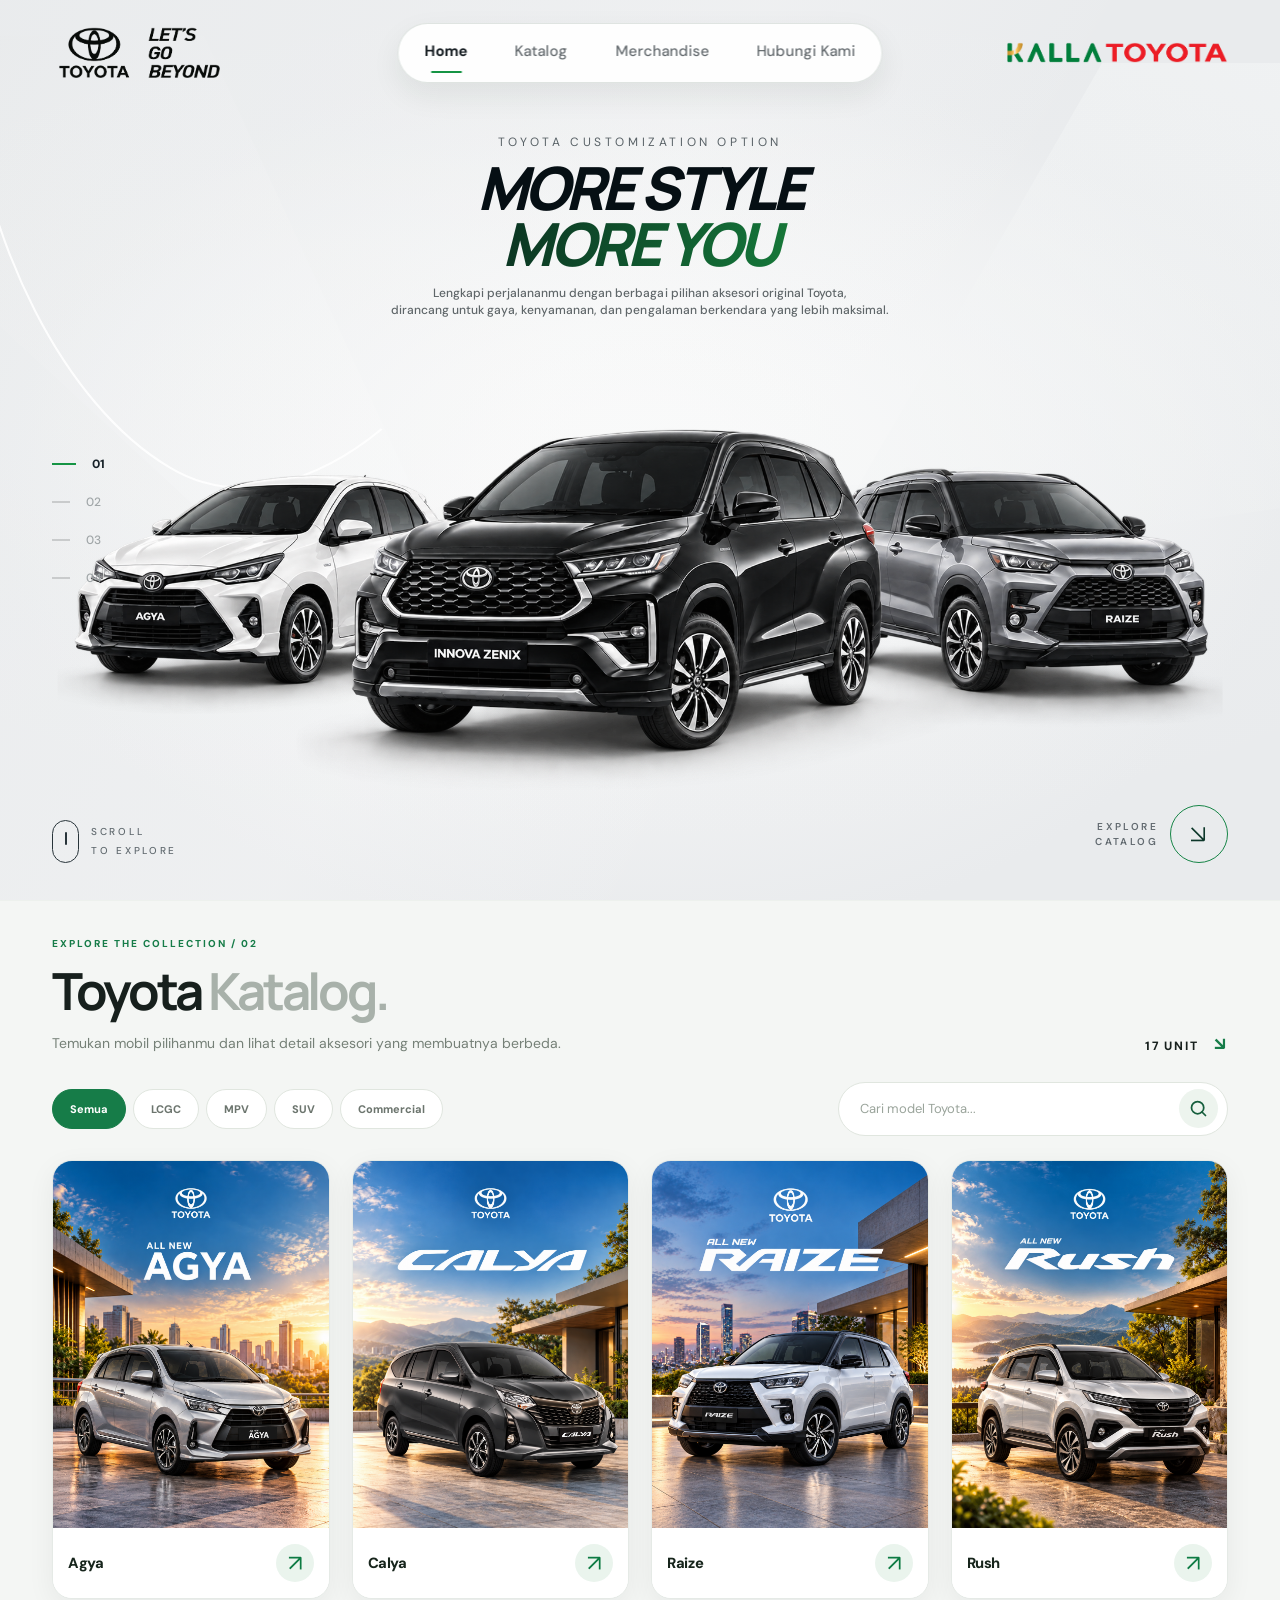
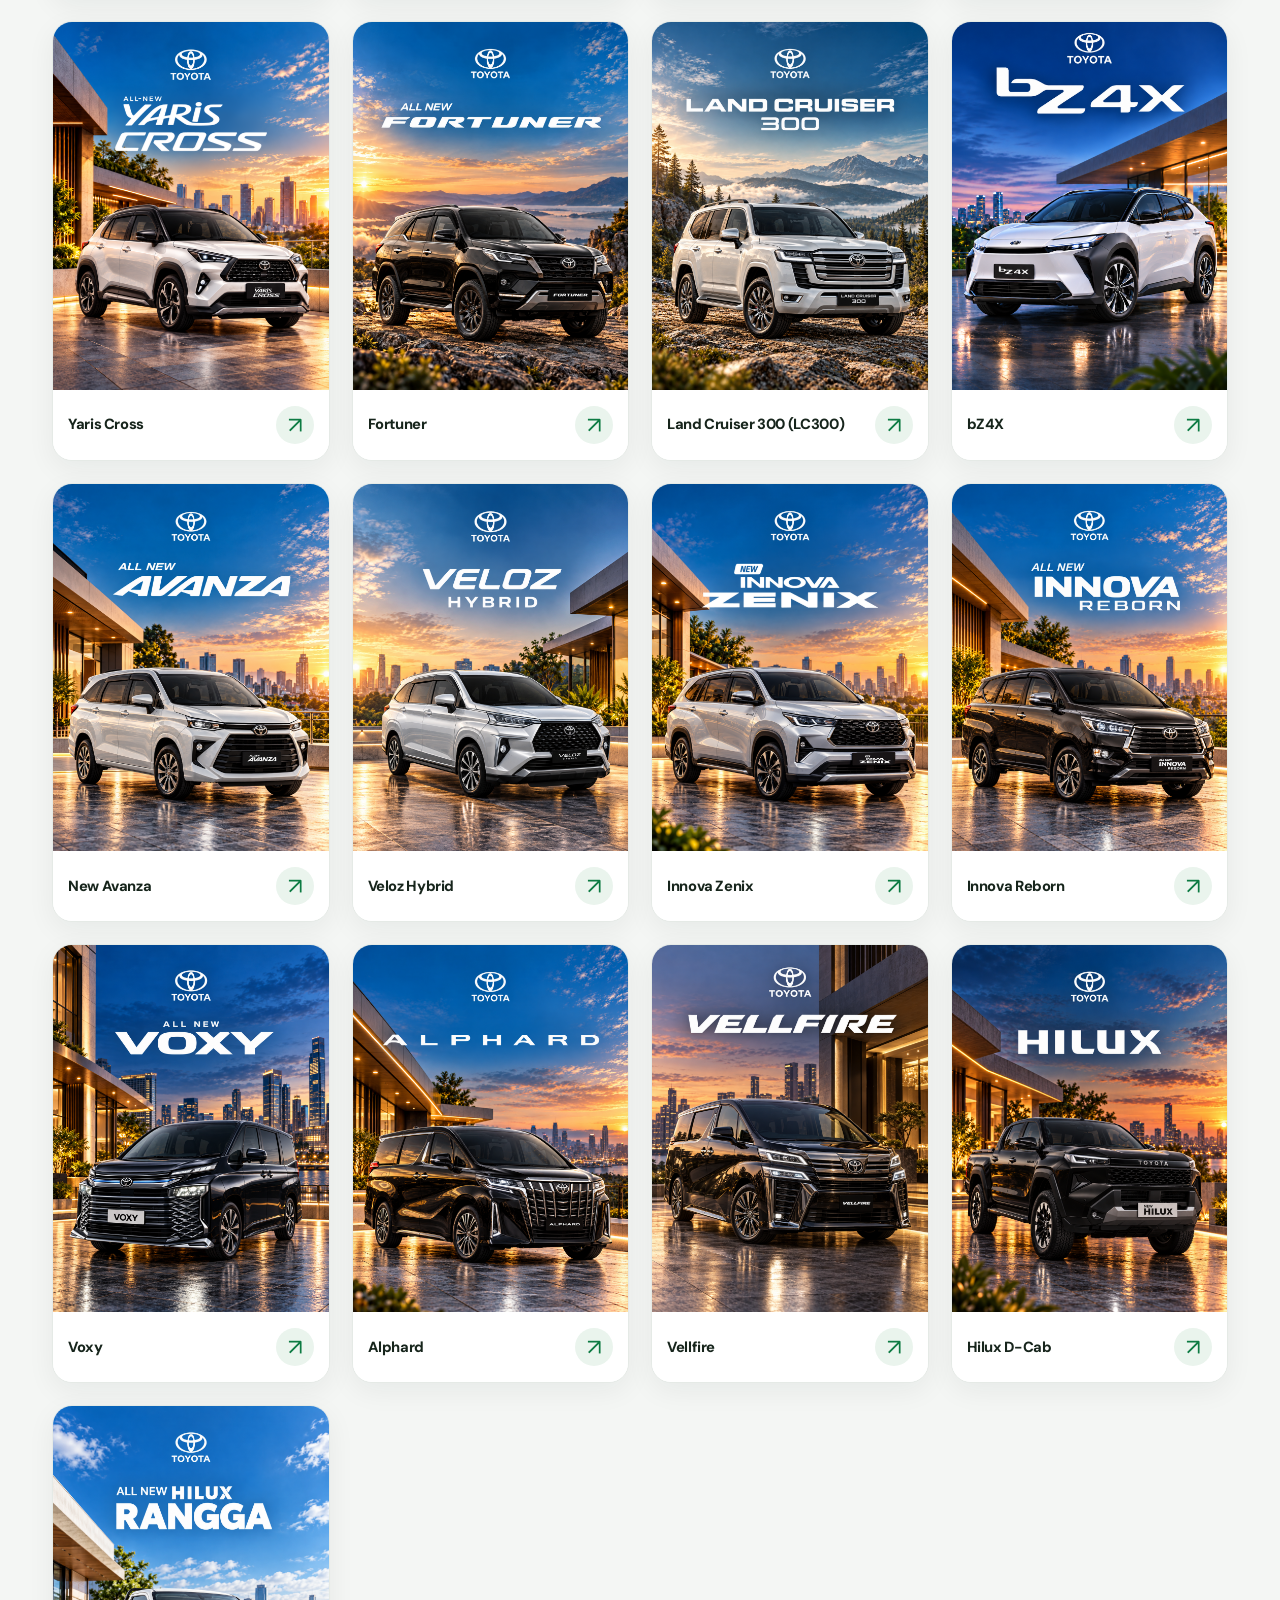
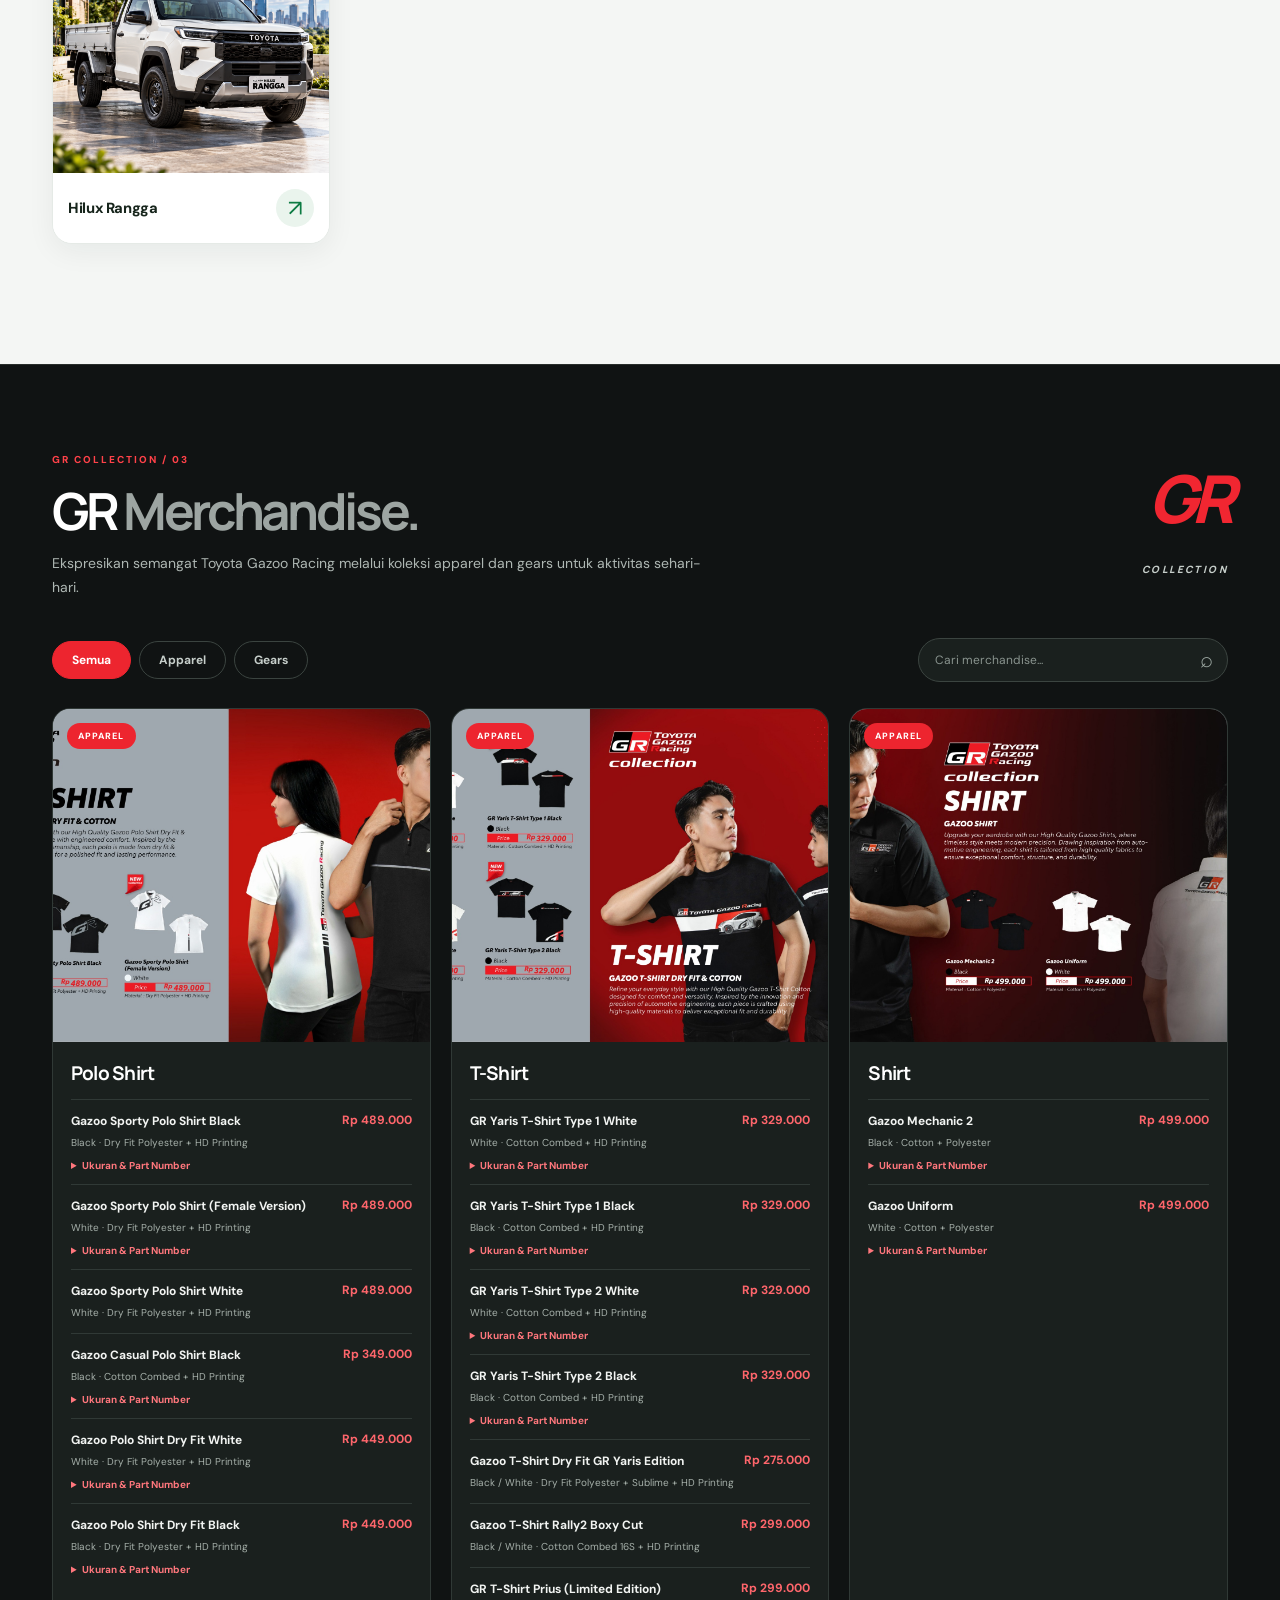
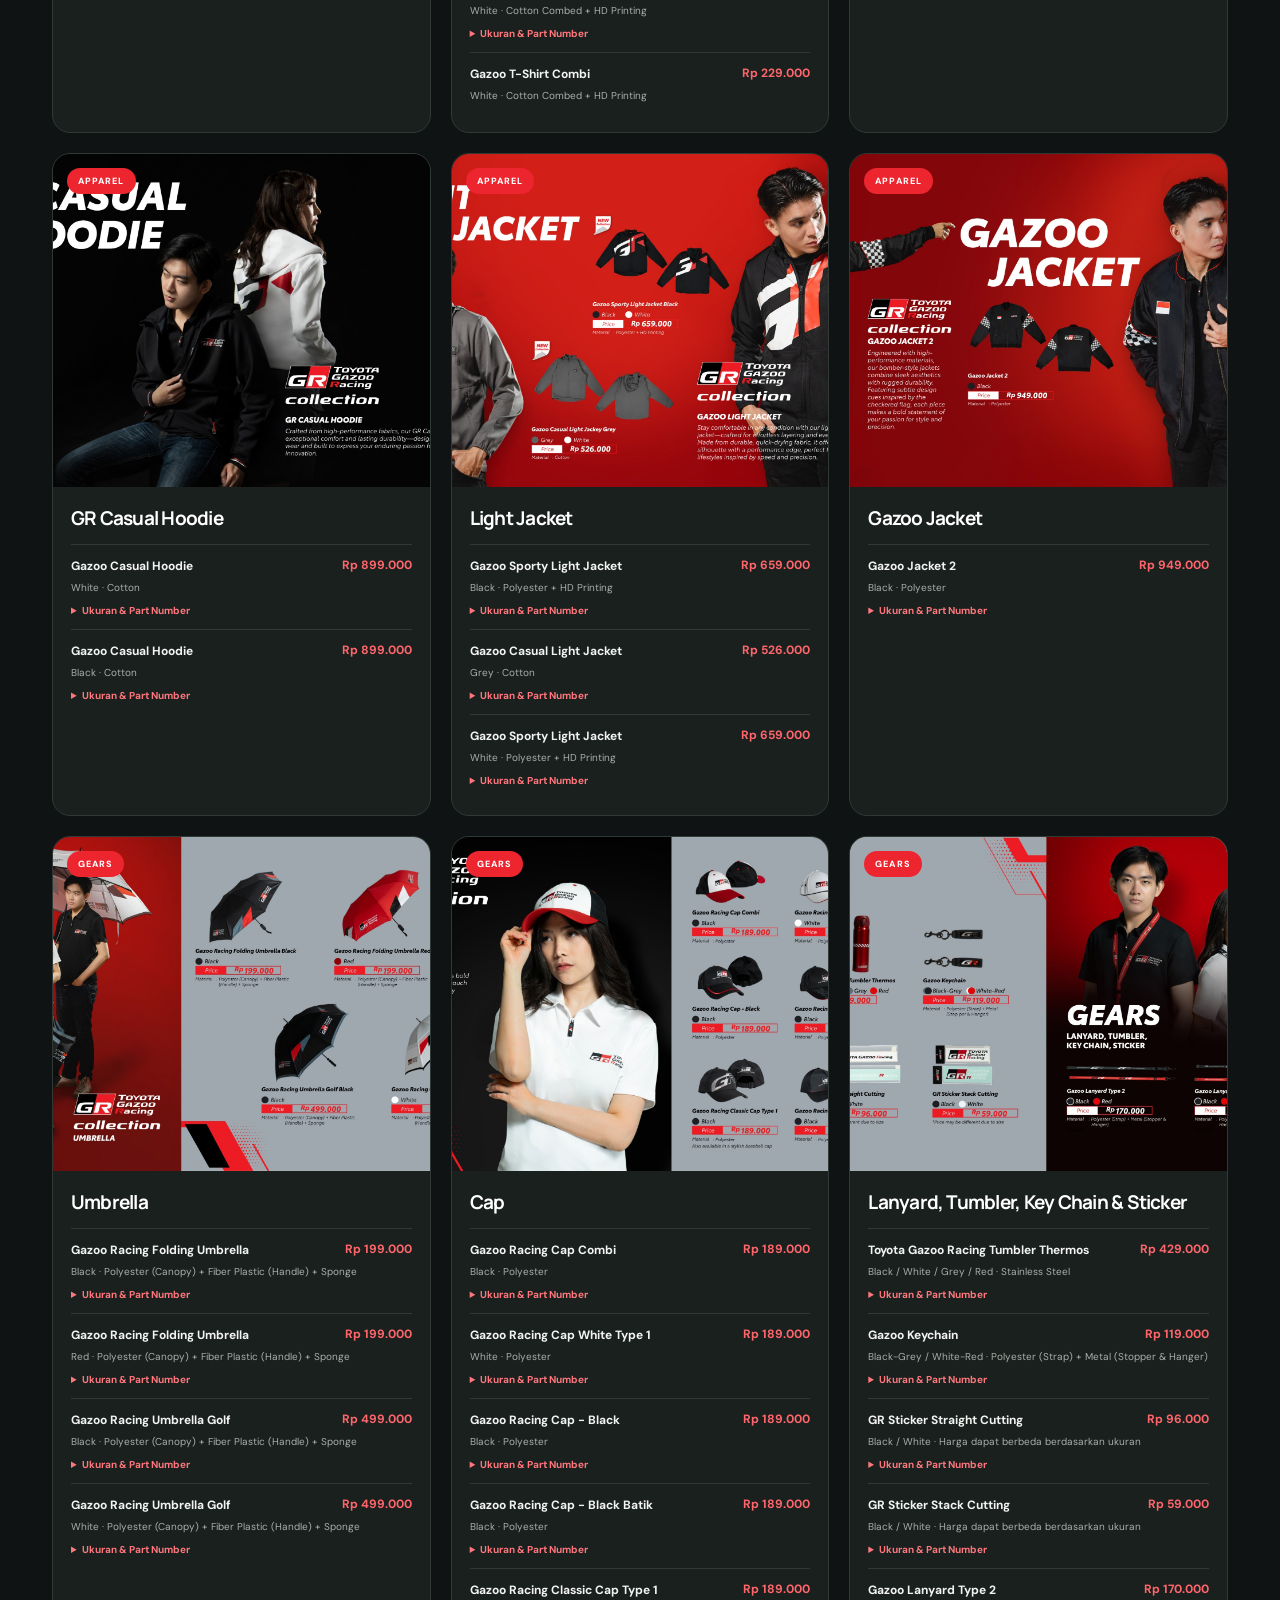
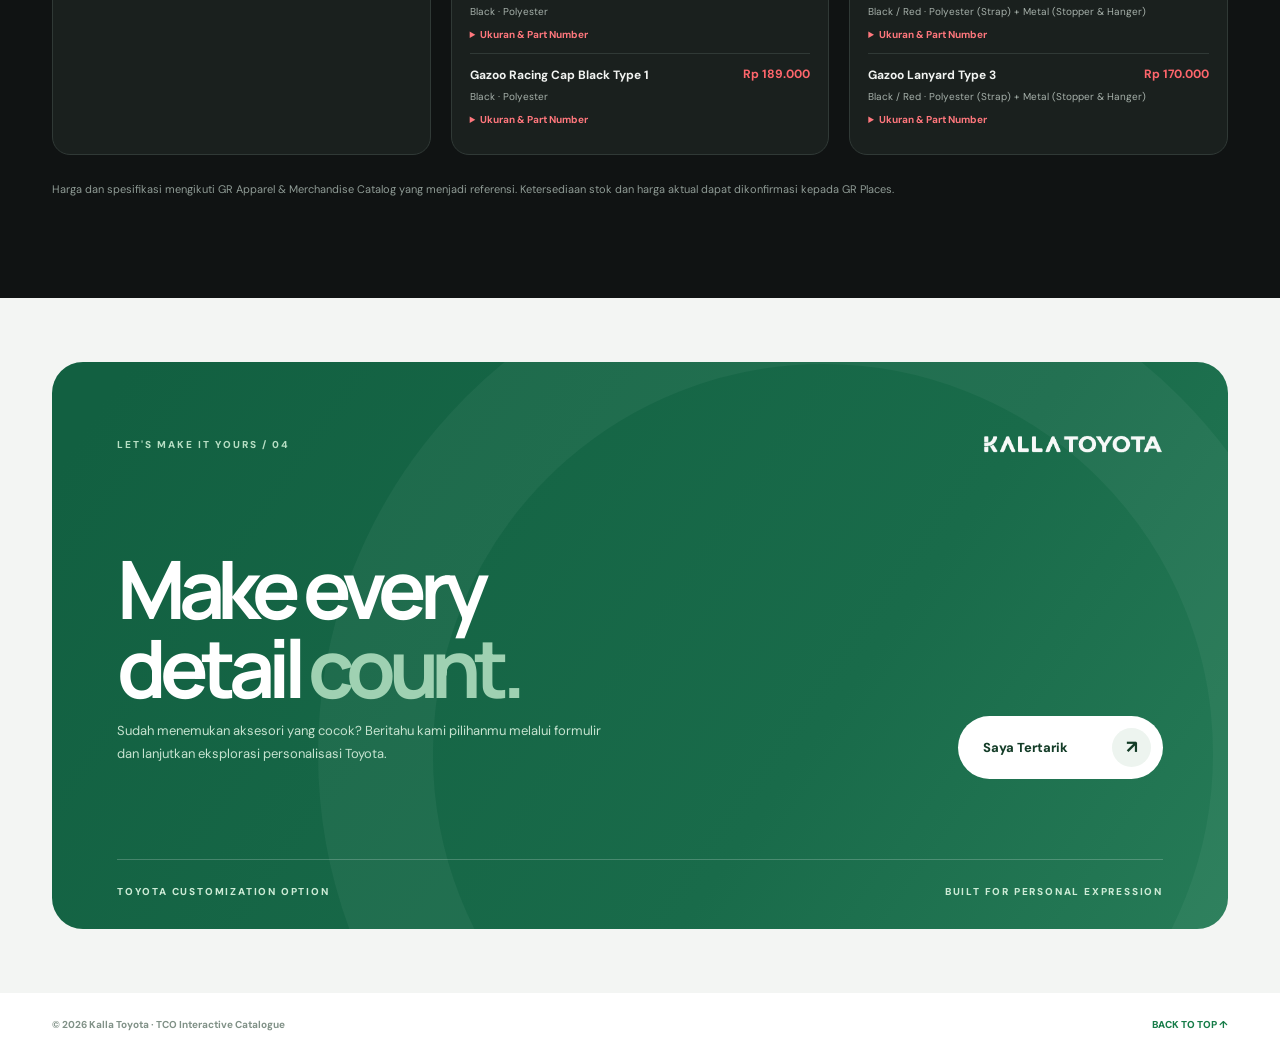
==== commit 32ce66fd: "Load GR merchandise scripts in catalog page" ====
--- a/index.html
+++ b/index.html
@@ -97,5 +97,7 @@
   <div id="toast" class="toast" role="status" aria-live="polite" hidden></div>
   <script src="data.js"></script>
   <script src="app.js"></script>
+  <script src="merchandise-data.js"></script>
+  <script src="merchandise.js"></script>
 </body>
 </html>
--- a/style.css
+++ b/style.css
@@ -978,3 +978,60 @@
     transform: translateY(15px) !important;
   }
 }
+
+
+/* ==========================================
+   HOME NAVBAR SIZE FIX
+   Samakan dengan navbar halaman Detail
+   ========================================== */
+
+@media (min-width: 1101px) {
+
+  body.home-page #site-header
+  .wide-container.topbar #main-nav {
+    width: 385px !important;
+    min-width: 385px !important;
+    max-width: 385px !important;
+    height: 60px !important;
+    min-height: 60px !important;
+    flex: 0 0 385px !important;
+
+    gap: 12px !important;
+    padding: 7px 21px !important;
+    justify-content: space-between !important;
+    align-items: center !important;
+
+    left: 50% !important;
+    top: 50% !important;
+    transform: translate(-50%, -50%) !important;
+  }
+
+  body.home-page #site-header
+  #main-nav .nav-link {
+    font-size: 15px !important;
+    line-height: 1.4 !important;
+    padding: 10px 5px 12px !important;
+  }
+}
+
+/* Laptop */
+@media (min-width: 801px) and (max-width: 1100px) {
+
+  body.home-page #site-header
+  .wide-container.topbar #main-nav {
+    width: 345px !important;
+    min-width: 345px !important;
+    max-width: 345px !important;
+    height: 58px !important;
+    min-height: 58px !important;
+    flex: 0 0 345px !important;
+
+    gap: 10px !important;
+    padding: 6px 17px !important;
+  }
+
+  body.home-page #site-header
+  #main-nav .nav-link {
+    font-size: 13px !important;
+  }
+}
--- a/shared-navbar.css
+++ b/shared-navbar.css
@@ -122,3 +122,172 @@
   backdrop-filter:blur(18px);
   -webkit-backdrop-filter:blur(18px);
 }
+
+
+/* TCO NAVBAR CONSISTENCY V1 */
+
+/* Desktop */
+@media (min-width: 1101px) {
+
+  .site-header {
+    height: 106px !important;
+  }
+
+  .site-header .wide-container.topbar .main-nav {
+    width: 450px !important;
+    height: 64px !important;
+    min-height: 64px !important;
+    flex: 0 0 450px !important;
+
+    display: flex !important;
+    align-items: center !important;
+    justify-content: space-between !important;
+
+    gap: 16px !important;
+    padding: 6px 25px !important;
+  }
+
+  .site-header .wide-container.topbar .main-nav a {
+    font-size: 15px !important;
+    line-height: 1.35 !important;
+    padding: 10px 6px 12px !important;
+  }
+
+}
+
+/* Laptop */
+@media (min-width: 801px) and (max-width: 1100px) {
+
+  .site-header {
+    height: 106px !important;
+  }
+
+  .site-header .wide-container.topbar .main-nav {
+    width: 385px !important;
+    height: 60px !important;
+    min-height: 60px !important;
+    flex: 0 0 385px !important;
+  }
+
+}
+
+/* Tablet */
+@media (min-width: 521px) and (max-width: 800px) {
+
+  .site-header {
+    height: 77px !important;
+  }
+
+}
+
+/* Mobile */
+@media (max-width: 520px) {
+
+  .site-header {
+    height: 68px !important;
+  }
+
+}
+
+
+/* ==========================================
+   TCO TOYOTA — HOME NAVBAR SIZE FIX
+   Mengikuti ukuran Navbar Detail Unit
+   ========================================== */
+
+@media (min-width: 1101px) {
+
+  /* Tinggi header */
+  body.home-page .site-header {
+    height: 106px !important;
+  }
+
+  /* Logo Toyota kiri */
+  body.home-page .site-header
+  .wide-container.topbar .logo-toyota {
+    width: 175px !important;
+    flex: 0 0 175px !important;
+  }
+
+  body.home-page .site-header
+  .logo-toyota img {
+    width: 100% !important;
+    max-height: 72px !important;
+    height: auto !important;
+  }
+
+  /* Logo Kalla Toyota kanan */
+  body.home-page .site-header
+  .wide-container.topbar .logo-kalla {
+    width: 222px !important;
+    flex: 0 0 222px !important;
+  }
+
+  /* Navbar menu tengah */
+  body.home-page .site-header
+  .wide-container.topbar .main-nav {
+    width: 385px !important;
+    min-width: 385px !important;
+    max-width: 385px !important;
+
+    height: 60px !important;
+    min-height: 60px !important;
+    box-sizing: border-box !important;
+
+    flex: 0 0 385px !important;
+
+    gap: 12px !important;
+    padding: 7px 21px !important;
+
+    display: flex !important;
+    align-items: center !important;
+    justify-content: space-between !important;
+
+    position: absolute !important;
+    left: 50% !important;
+    top: 50% !important;
+    transform: translate(-50%, -50%) !important;
+  }
+
+  /* Font menu */
+  body.home-page .site-header
+  .wide-container.topbar .main-nav a {
+    font-size: 15px !important;
+    line-height: 1.4 !important;
+    padding: 10px 5px 12px !important;
+  }
+}
+
+/* Laptop */
+@media (min-width: 801px) and (max-width: 1100px) {
+
+  body.home-page .site-header
+  .wide-container.topbar .logo-toyota {
+    width: 140px !important;
+    flex-basis: 140px !important;
+  }
+
+  body.home-page .site-header
+  .wide-container.topbar .logo-kalla {
+    width: 170px !important;
+    flex-basis: 170px !important;
+  }
+
+  body.home-page .site-header
+  .wide-container.topbar .main-nav {
+    width: 345px !important;
+    min-width: 345px !important;
+    max-width: 345px !important;
+    flex: 0 0 345px !important;
+    height: 58px !important;
+    min-height: 58px !important;
+
+    gap: 10px !important;
+    padding: 6px 17px !important;
+  }
+
+  body.home-page .site-header
+  .wide-container.topbar .main-nav a {
+    font-size: 13px !important;
+  }
+}
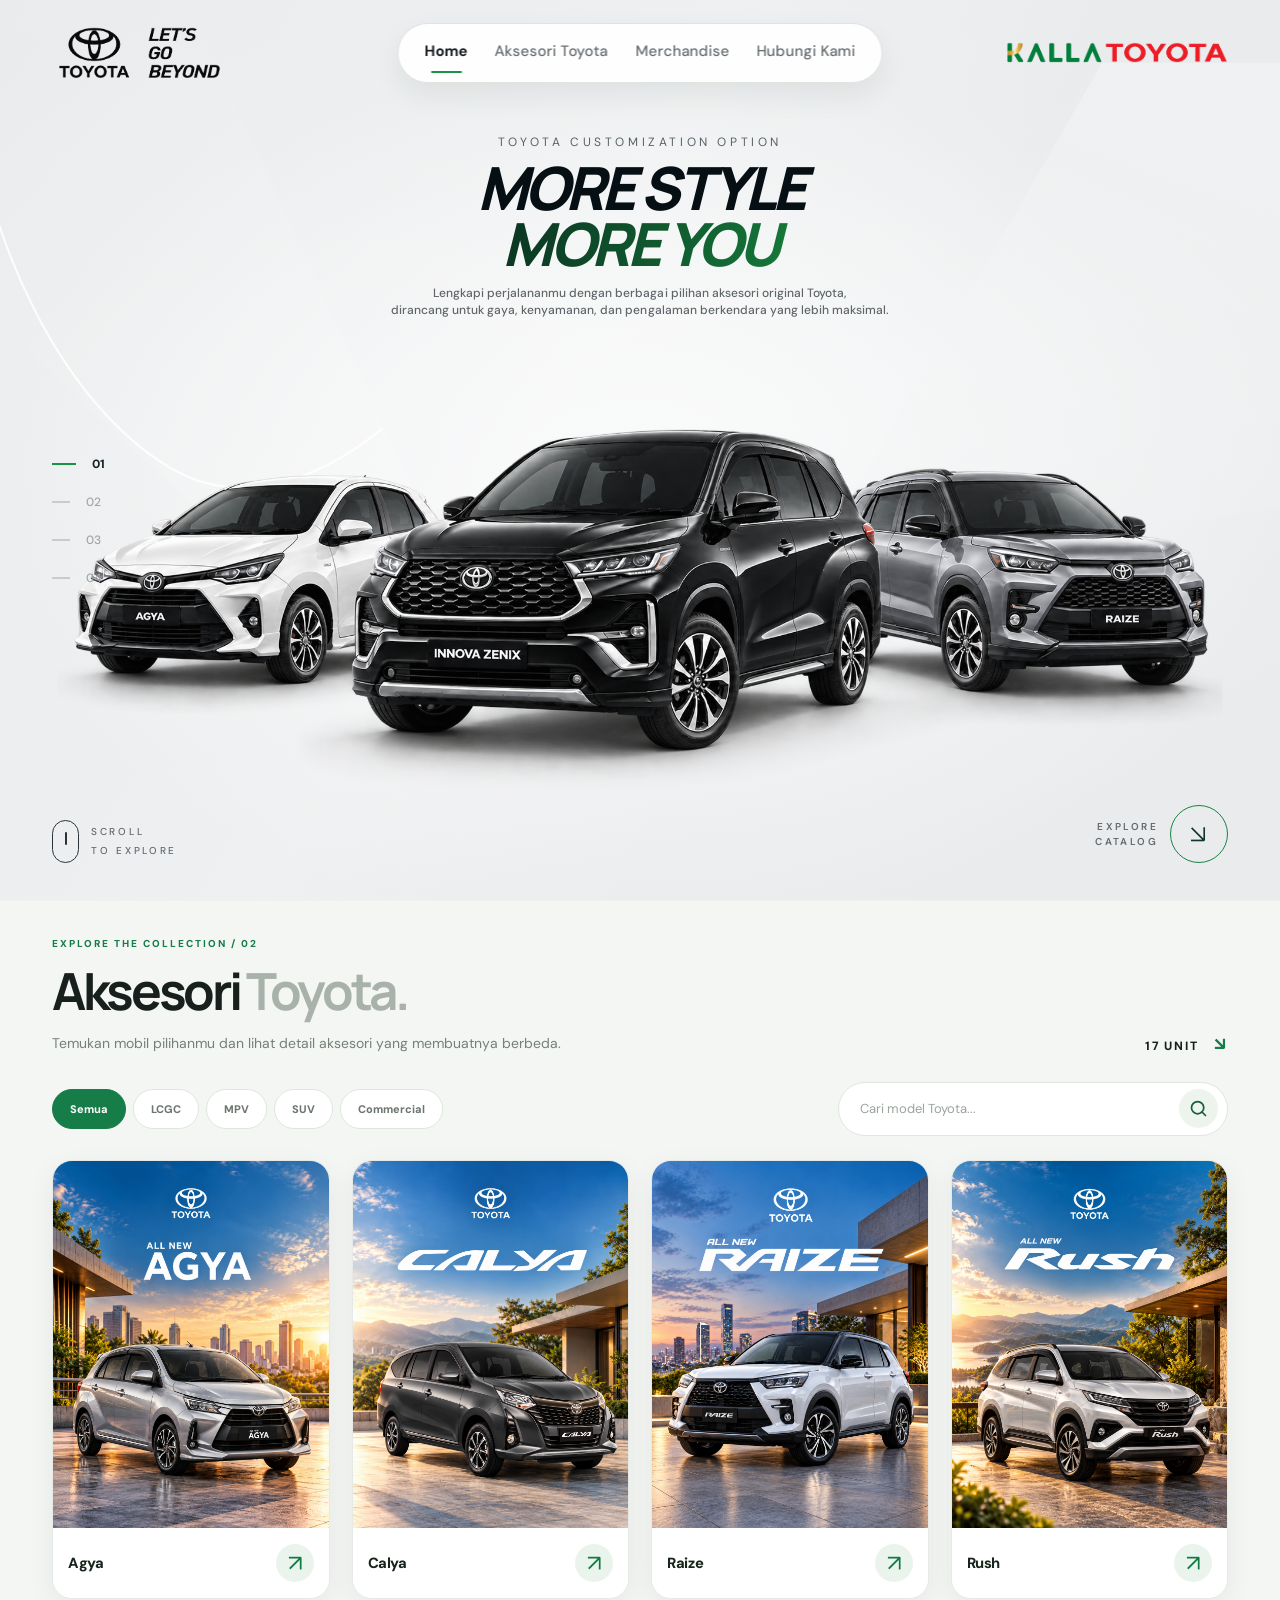
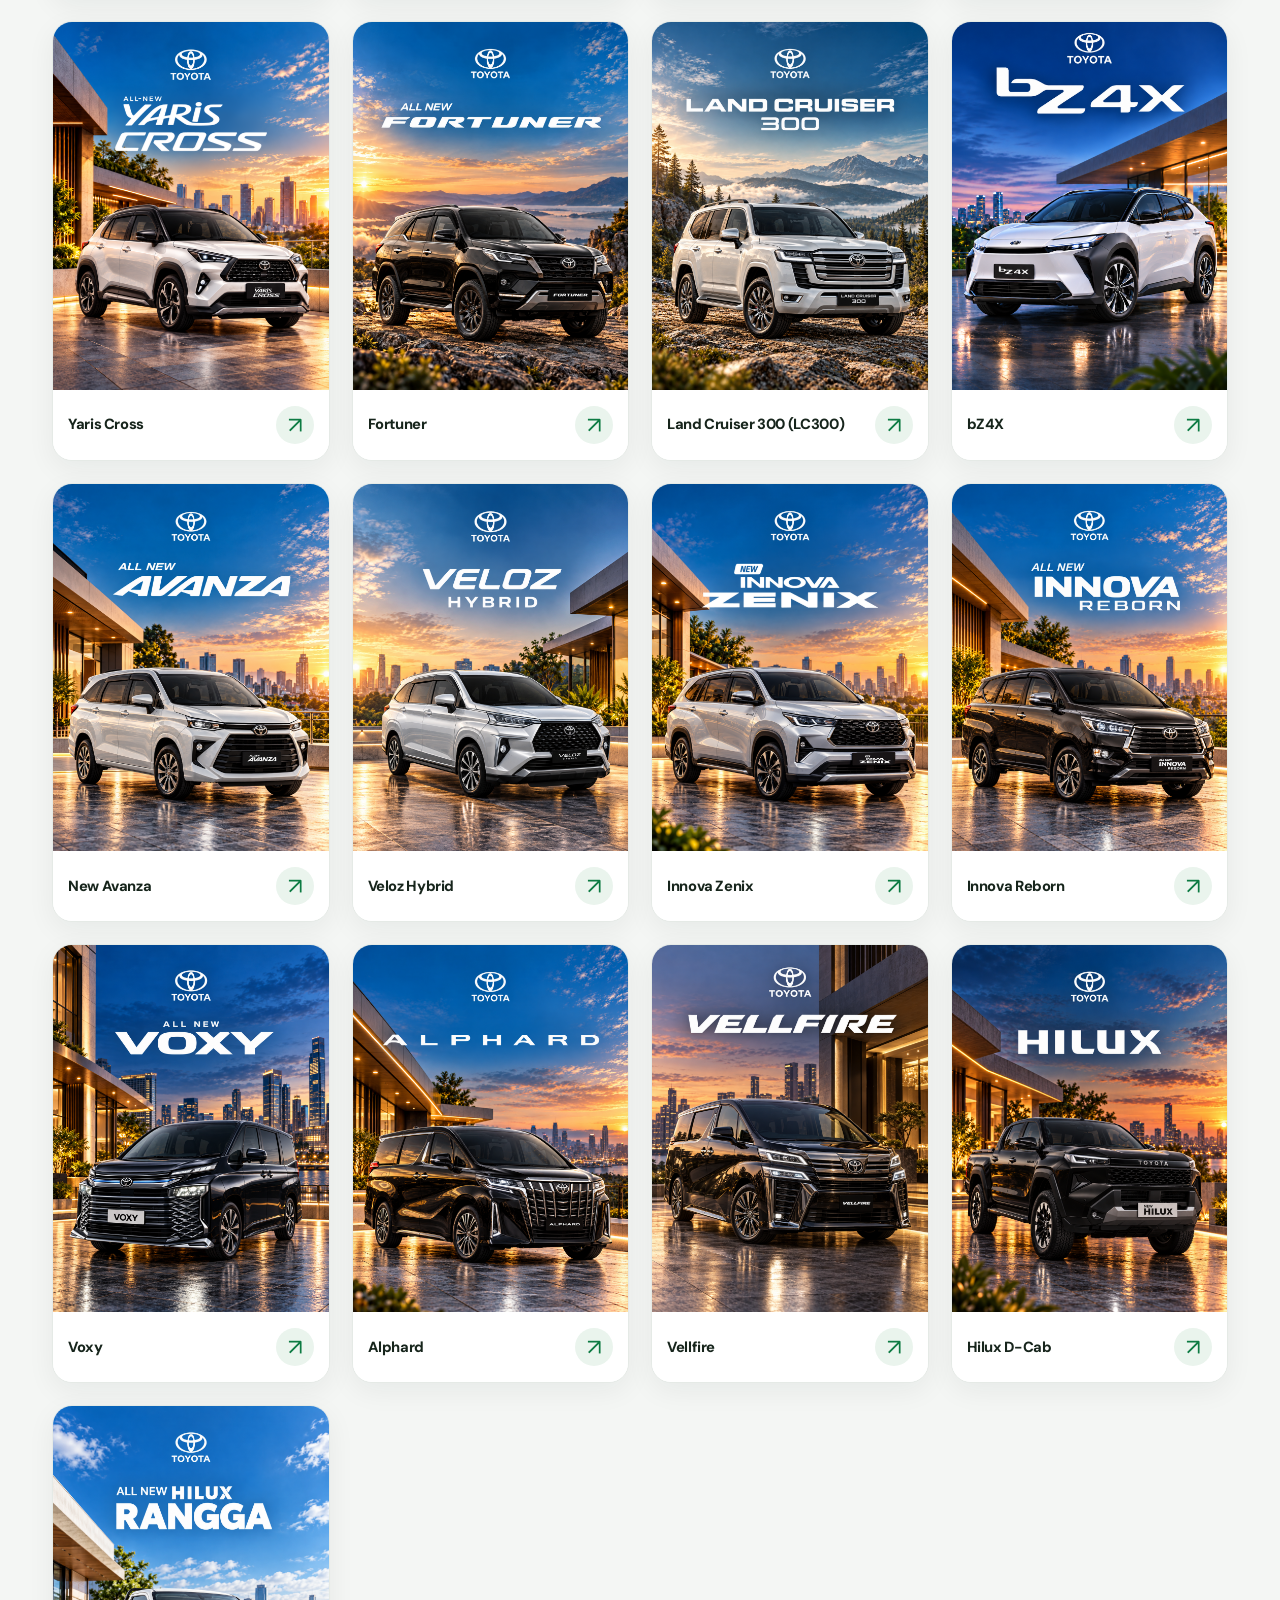
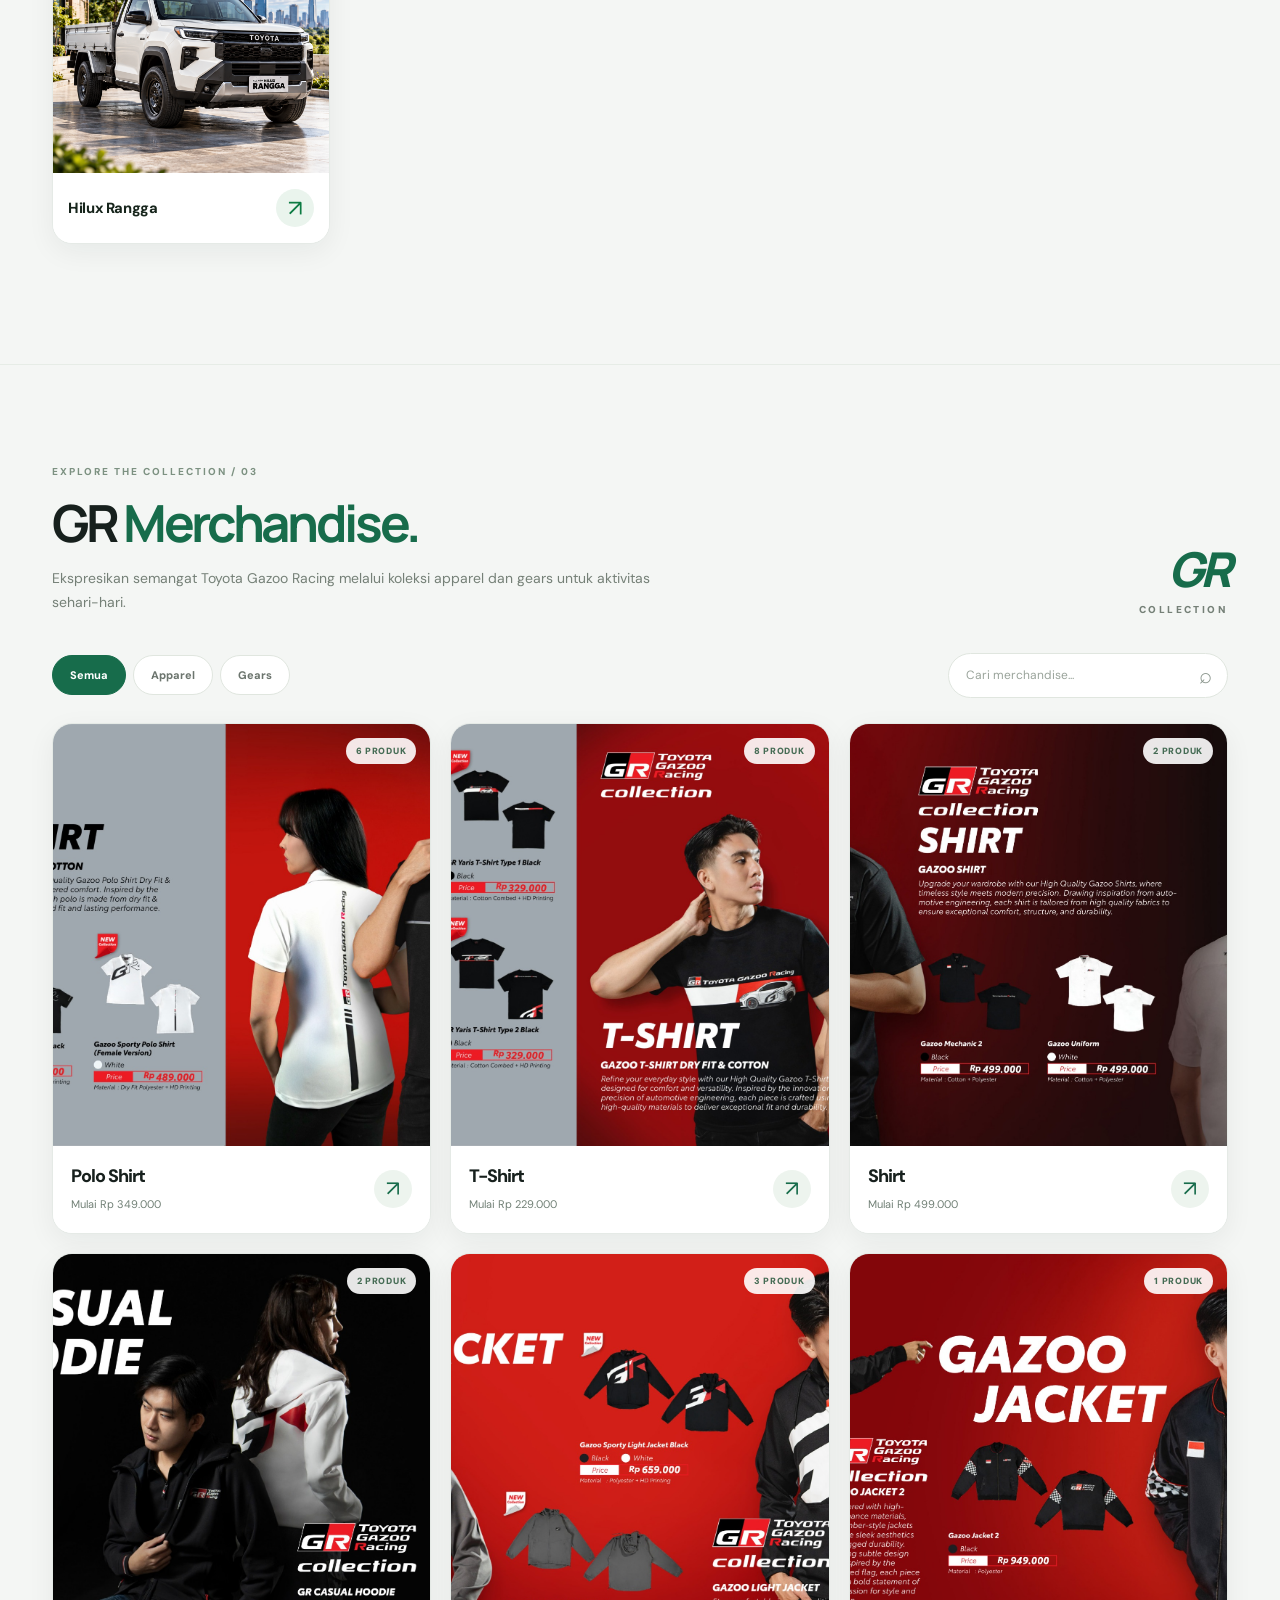
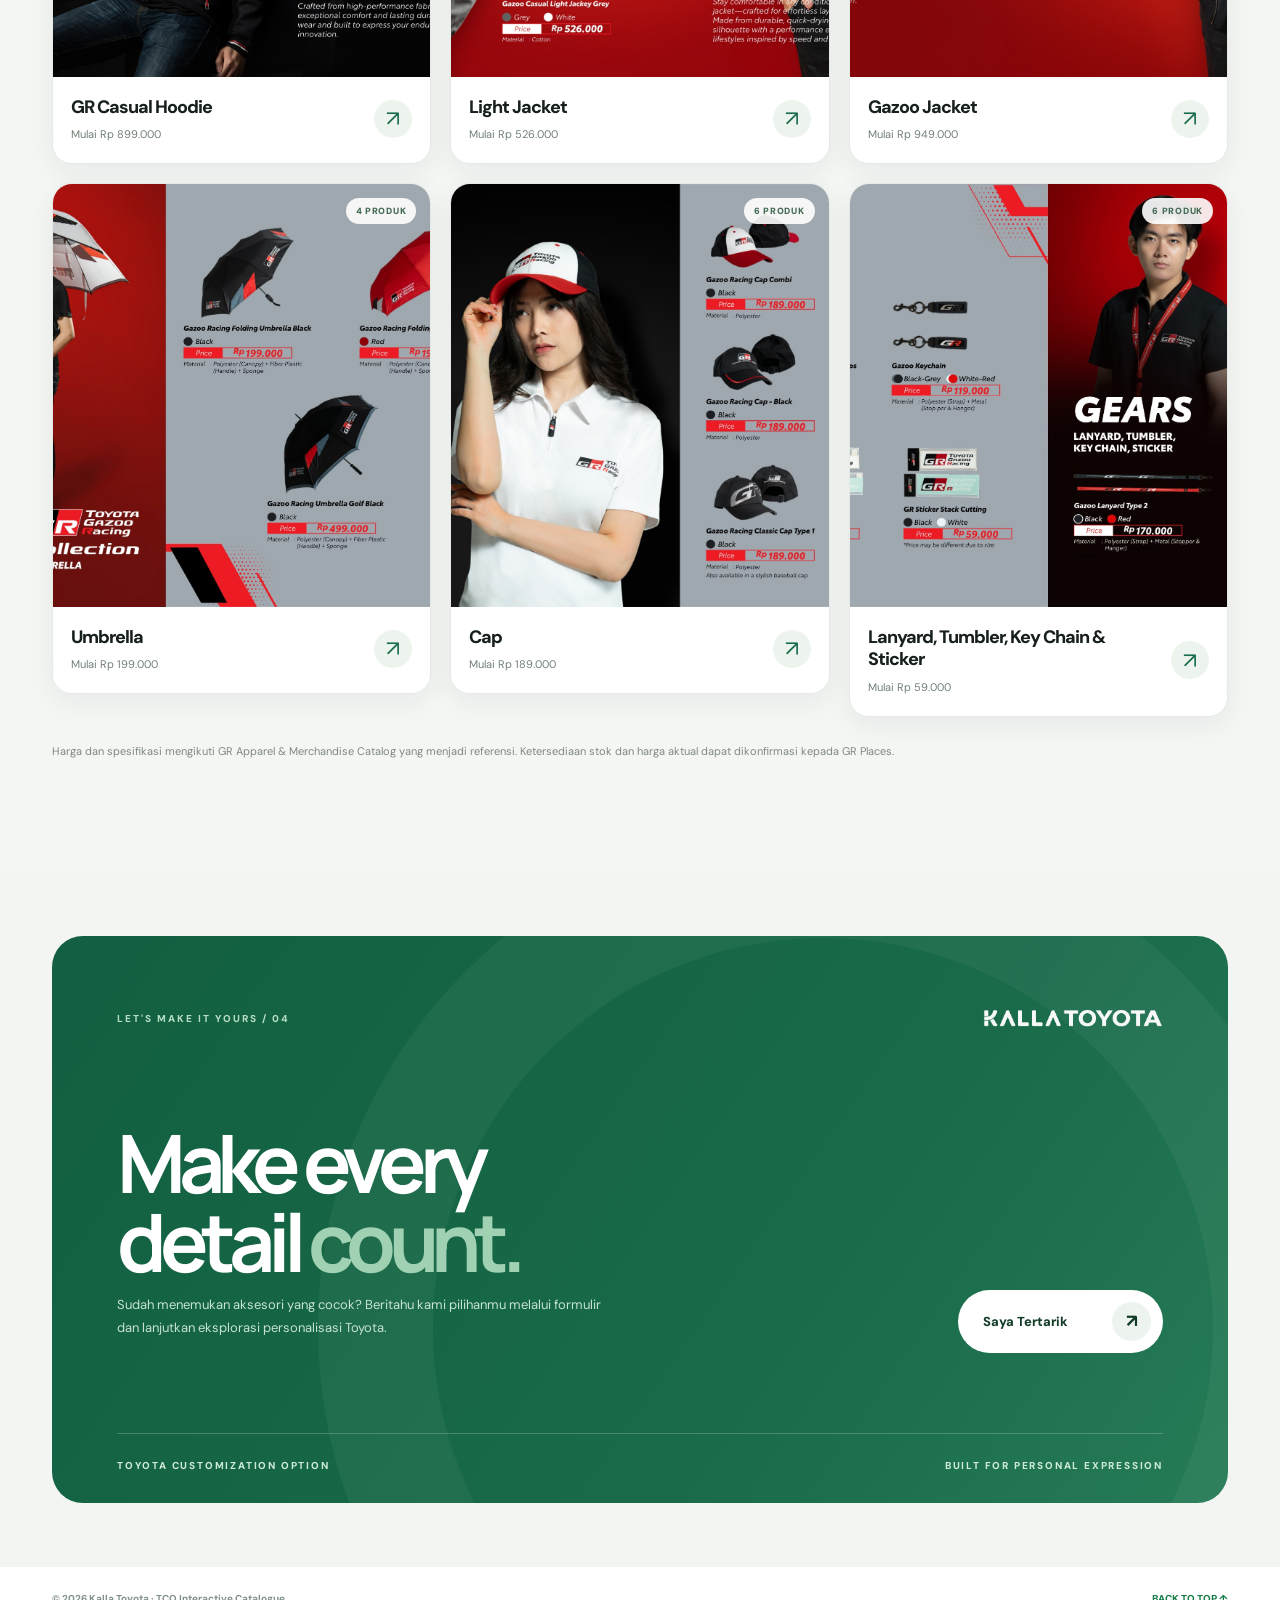
==== commit 75e0b331: "Rename Katalog navigation to Aksesori Toyota" ====
--- a/index.html
+++ b/index.html
@@ -21,7 +21,7 @@
       <a href="#home" class="logo-toyota" aria-label="Toyota Let's Go Beyond, ke home"><img src="assets/toyota-beyond.png" alt="Toyota Let's Go Beyond"></a>
       <nav class="main-nav" id="main-nav" aria-label="Navigasi utama">
         <a href="#home" class="nav-link active" data-section="home">Home</a>
-        <a href="#katalog" class="nav-link" data-section="katalog">Katalog</a>
+        <a href="#katalog" class="nav-link" data-section="katalog">Aksesori Toyota</a>
         <a href="#contact" class="nav-link" data-section="contact">Hubungi Kami</a>
       </nav>
       <div class="header-right">
@@ -30,7 +30,7 @@
       </div>
     </div>
     <nav class="mobile-nav" id="mobile-nav" aria-label="Navigasi seluler" hidden>
-      <a href="#home">Home</a><a href="#katalog">Katalog</a><a href="#contact">Hubungi Kami</a>
+      <a href="#home">Home</a><a href="#katalog">Aksesori Toyota</a><a href="#contact">Hubungi Kami</a>
     </nav>
   </header>
 
@@ -50,7 +50,7 @@
         </div>
         <nav class="hero-progress" aria-label="Navigasi cepat antar bagian">
           <button class="progress-item current" type="button" data-jump="home" aria-current="step" aria-label="01 · Kembali ke Home" title="Home"><span class="progress-line" aria-hidden="true"></span><span>01</span></button>
-          <button class="progress-item" type="button" data-jump="katalog" aria-label="02 · Buka Katalog" title="Katalog"><span class="progress-line" aria-hidden="true"></span><span>02</span></button>
+          <button class="progress-item" type="button" data-jump="katalog" aria-label="02 · Buka Aksesori Toyota" title="Aksesori Toyota"><span class="progress-line" aria-hidden="true"></span><span>02</span></button>
           <button class="progress-item" type="button" data-jump="contact" aria-label="03 · Buka Hubungi Kami" title="Hubungi Kami"><span class="progress-line" aria-hidden="true"></span><span>03</span></button>
         </nav>
         <!-- Layer mobil PNG/WebP transparan bisa dianimasikan tanpa menggerakkan background. -->
@@ -59,7 +59,7 @@
           <img class="hero-trio-combined" src="assets/hero-trio-combined.png" width="1983" height="793" alt="Toyota Agya putih, Innova Zenix hitam, dan Raize abu-abu" fetchpriority="high" decoding="async">
         </div>
         <div class="hero-bottom">
-          <a href="#katalog" class="scroll-indicator" aria-label="Scroll ke Katalog"><span class="mouse-outline"><span class="mouse-wheel"></span></span><span>SCROLL<br>TO EXPLORE</span></a>
+          <a href="#katalog" class="scroll-indicator" aria-label="Scroll ke Aksesori Toyota"><span class="mouse-outline"><span class="mouse-wheel"></span></span><span>SCROLL<br>TO EXPLORE</span></a>
           <a href="#katalog" class="explore-catalog" aria-label="Explore Catalog"><span>EXPLORE<br>CATALOG</span><span class="explore-arrow" aria-hidden="true">↘</span></a>
         </div>
       </div>
@@ -68,7 +68,7 @@
     <section id="katalog" class="catalog-section section-anchor" aria-labelledby="catalog-title">
       <div class="wide-container">
         <div class="section-intro">
-          <div><span class="small-index">EXPLORE THE COLLECTION / 02</span><h2 id="catalog-title">Toyota <span>Katalog.</span></h2><p>Temukan mobil pilihanmu dan lihat detail aksesori yang membuatnya berbeda.</p></div>
+          <div><span class="small-index">EXPLORE THE COLLECTION / 02</span><h2 id="catalog-title">Aksesori <span>Toyota.</span></h2><p>Temukan mobil pilihanmu dan lihat detail aksesori yang membuatnya berbeda.</p></div>
           <div class="catalog-counter" id="catalog-counter">17 UNIT <span>↘</span></div>
         </div>
         <div class="catalog-tools">
